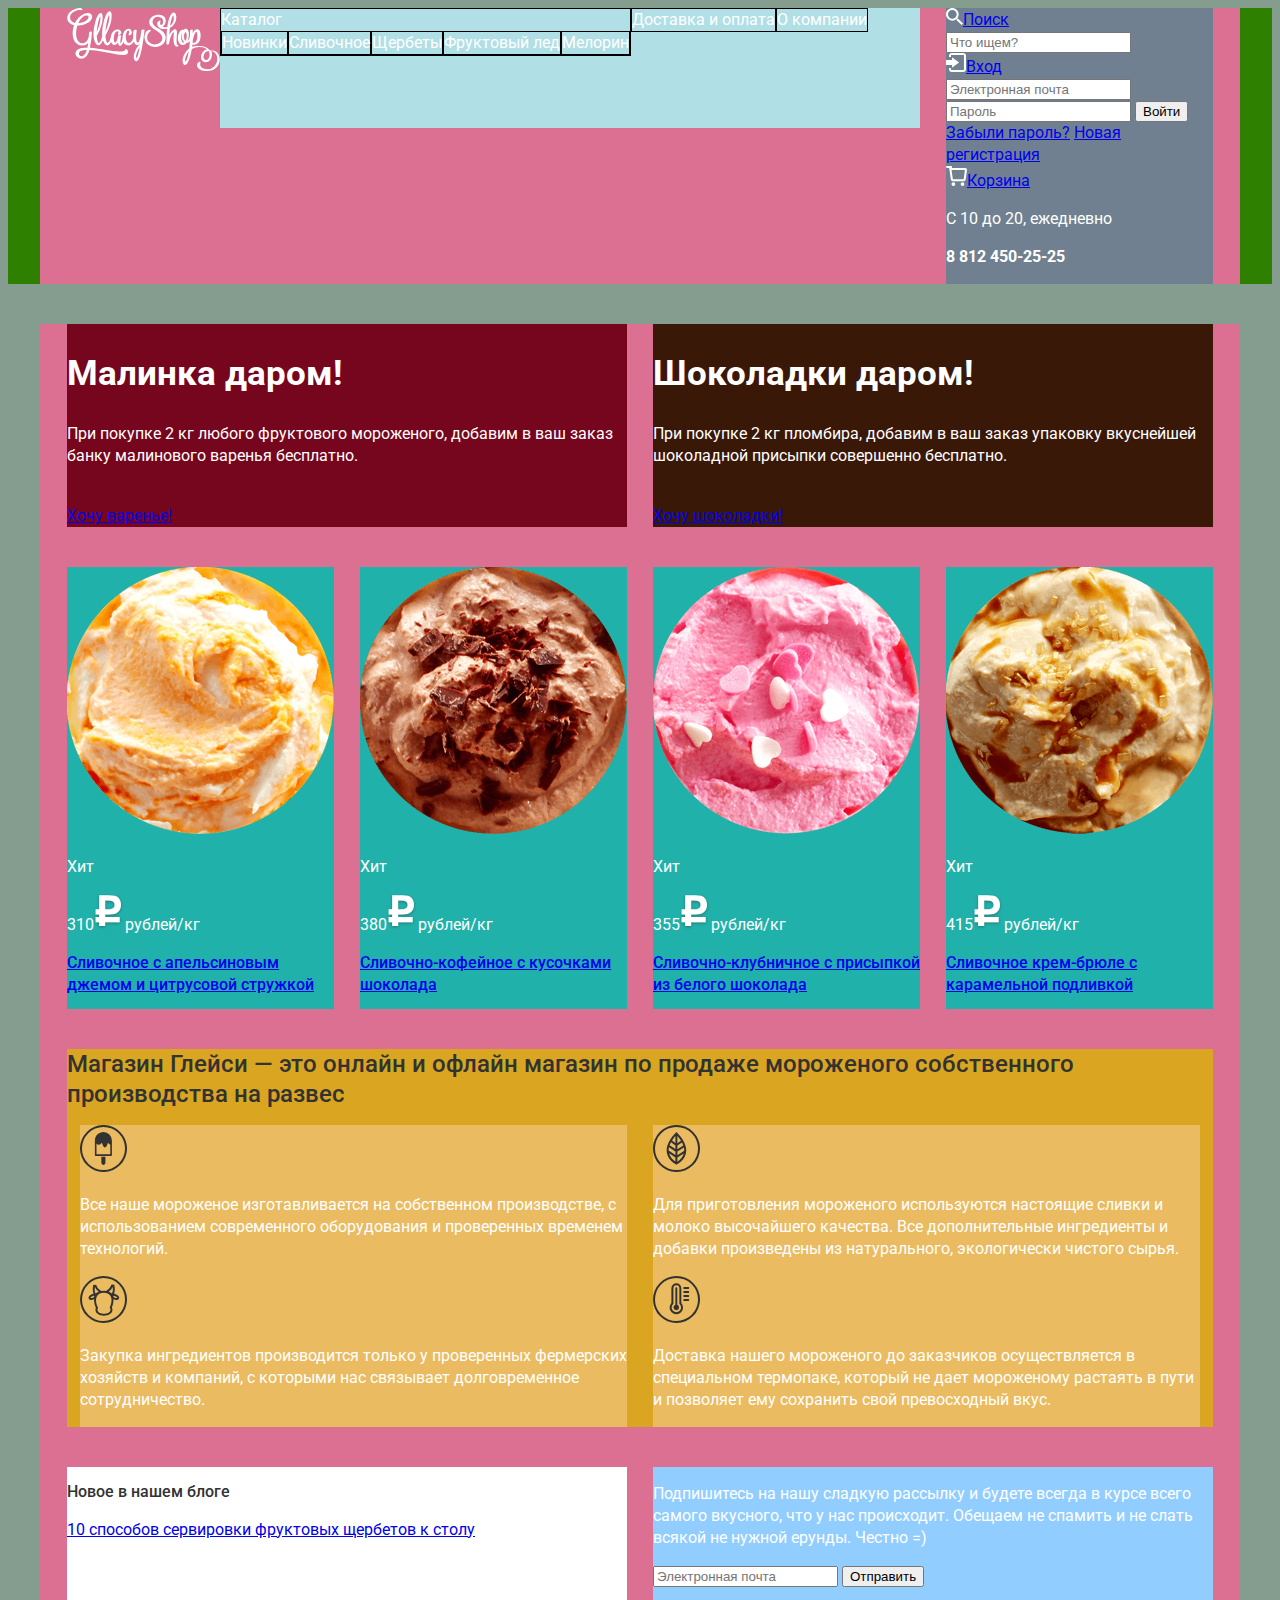
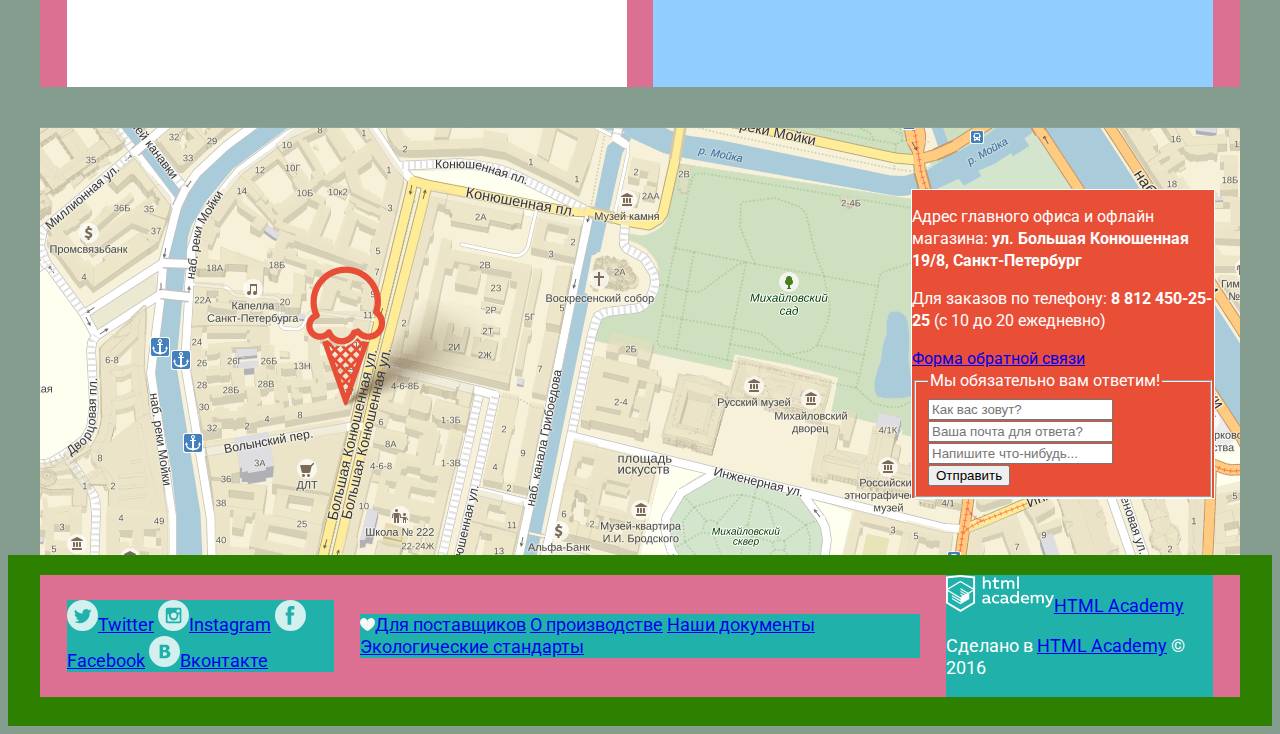
==== index.html @ 2a62decc "Исправление ошибок по заданию #24" ====
<!DOCTYPE html>
<html lang="ru">
<head>
	<meta charset="utf-8">
	<title>GllacyShop</title>
	<link href='https://fonts.googleapis.com/css?family=Roboto:400,500,700,900&subset=latin,cyrillic' rel='stylesheet' type='text/css'>
	<link href="css/style.css" rel="stylesheet">
</head>
<body>
	<!-- Шапка -->
	<header class="main-header">
		<div class="center clearfix">
			<!-- Лого и главное меню -->
			<div class="main-logo">
				<img src="img/main-logo.svg" width="153" height="63" alt="GllacyShop">
			</div>
			<nav class="main-navigation">
				<ul class="main-navigation-menu">
					<li class="main-navigation-catalog">
						<a href="catalog.html">Каталог</a>
						<ul class="main-navigation-submenu">
							<li><a href="#">Новинки</a></li>
							<li><a href="catalog.html">Сливочное</a></li>
							<li><a href="#">Щербеты</a></li>
							<li><a href="#">Фруктовый лед</a></li>
							<li><a href="#">Мелорин</a></li>
						</ul>
					</li>
					<li class="main-navigation-delivery">
						<a href="#">Доставка и оплата</a>
					</li>
					<li class="main-navigation-about">
						<a href="#">О компании</a>
					</li>
				</ul>
			</nav>
			<!-- Личный кабинет и телефон магазина -->
			<div class="main-right-block">
				<!-- Личный кабинет -->
				<div class="user-block">
					<div class="search-wrap">
						<span class="search"><a href="#"><img src="img/search.svg" width="17" height="17" alt="Поиск">Поиск</a></span>
						<div class="search-appearance">
							<form class="search-form" name="search-form" action="#" method="get">
								<input class="search-request" type="search" name="search-request" placeholder="Что ищем?">
							</form>
						</div>
					</div>
					<div class="login-wrap">
						<span class="login"><a href="#"><img src="img/login.svg" width="20" height="19" alt="Вход">Вход</a></span>
						<div class="login-appearance">
							<form class="login-form" name="search-form" action="#" method="post">
								<input class="login-email" type="email" name="login-email" placeholder="Электронная почта">
								<input class="login-password" type="password" name="login-password" placeholder="Пароль">
								<button class="btn" type="submit">Войти</button>
								<span class="login-forget"><a href="#">Забыли пароль?</a></span>
								<span class="login-new"><a href="#">Новая регистрация</a></span>
							</form>
						</div>
					</div>
					<div class="basket-wrap">
						<span class="basket"><a href="#"><img src="img/basket.svg" width="21" height="20" alt="Корзина">Корзина</a></span>
						<div class="basket-appearance">
						</div>
					</div>
				</div>
				<!-- Телефон магазина -->
				<div class="main-phone">
					<p class="main-phone-time">С 10 до 20, ежедневно</p>
					<p class="main-phone-number"><strong>8 812 450-25-25</strong></p>
				</div>
			</div>
		</div>
	</header>
	<!-- Основное содержание -->
	<main class="center">
		<!-- Слайдер -->
		<!-- <section class="slider">
			<ul>
				<li>Крем-брюле и пломбир с малиновым джемом</li>
				<li>Шоколадный пломбир и лимонный сорбет</li>
				<li>Пломбир с помадкой и клубничный щербет</li>
			</ul>
		</section> -->
		<!-- Спецпредложения -->
		<section class="action clearfix">
			<section class="action-left">
				<h2 class="action-title">Малинка даром!</h2>
				<p>При покупке 2 кг любого фруктового мороженого, добавим в ваш заказ банку малинового варенья бесплатно.</p>
				<a class="btn" href="#">Хочу варенье!</a>
			</section>
			<section class="action-right">
				<h2 class="action-title">Шоколадки даром!</h2>
				<p>При покупке 2 кг пломбира, добавим в ваш заказ упаковку вкуснейшей шоколадной присыпки совершенно бесплатно.</p>
				<a class="btn" href="#">Хочу шоколадки!</a>
			</section>
		</section>
		<!-- Популярные товары -->
		<section class="hit clearfix">
			<article class="product">
				<div class="product-image">
					<a href="#"><img src="img/ice-cream-orange.png" width="267" height="267" alt="Сливочное с апельсиновым джемом и цитрусовой стружкой"></a>
					<p class="product-label-top">Хит</p>
					<p class="product-label-price">310<span class="product-label-ruble"><img src="img/ruble.svg" width="31" height="36" alt="Рубль">рублей</span>/кг</p>
				</div>
				<h2 class="product-title"><a href="#">Сливочное с апельсиновым джемом и цитрусовой стружкой</a></h2>
			</article>
			<article class="product">
				<div class="product-image">
					<a href="#"><img src="img/ice-cream-coffee-chocolate.png" width="267" height="267" alt="Сливочно-кофейное с кусочками шоколада"></a>
					<p class="product-label-top">Хит</p>
					<p class="product-label-price">380<span class="product-label-ruble"><img src="img/ruble.svg" width="31" height="36" alt="Рубль">рублей</span>/кг</p>
				</div>
				<h2 class="product-title"><a href="#">Сливочно-кофейное с кусочками шоколада</a></h2>
			</article>
			<article class="product">
				<div class="product-image">
					<a href="#"><img src="img/ice-cream-strawberry-white-chocolate.png" width="267" height="267" alt="Сливочно-клубничное с присыпкой из белого шоколада"></a>
					<p class="product-label-top">Хит</p>
					<p class="product-label-price">355<span class="product-label-ruble"><img src="img/ruble.svg" width="31" height="36" alt="Рубль">рублей</span>/кг</p>
				</div>
				<h2 class="product-title"><a href="#">Сливочно-клубничное с присыпкой из белого шоколада</a></h2>
			</article>
			<article class="product">
				<div class="product-image">
					<a href="#"><img src="img/ice-cream-brule-caramel.png" width="267" height="267" alt="Сливочное крем-брюле с карамельной подливкой"></a>
					<p class="product-label-top">Хит</p>
					<p class="product-label-price">415<span class="product-label-ruble"><img src="img/ruble.svg" width="31" height="36" alt="Рубль">рублей</span>/кг</p>
				</div>
				<h2 class="product-title"><a href="#">Сливочное крем-брюле с карамельной подливкой</a></h2>
			</article>
		</section>
		<!-- Описание магазина -->
		<section class="info">
			<h1 class="info-title">Магазин Глейси — это онлайн и офлайн магазин по продаже мороженого собственного производства на развес</h1>
			<div class="info-table clearfix">
				<div class="info-table-single">
					<span class="info-table-icecream"><img src="img/info-table-icecream.svg" width="47" height="47" alt=""></span>
					<p>Все наше мороженое изготавливается на собственном производстве, с использованием современного оборудования и проверенных временем технологий.</p>
				</div>
				<div class="info-table-single">
					<span class="info-table-sheet"><img src="img/info-table-sheet.svg" width="47" height="47" alt=""></span>
					<p>Для приготовления мороженого используются настоящие сливки и молоко высочайшего качества. Все дополнительные ингредиенты и добавки произведены из натурального, экологически чистого сырья.</p>
				</div>
				<div class="info-table-single">
					<span class="info-table-cow"><img src="img/info-table-cow.svg" width="47" height="47" alt=""></span>
					<p>Закупка ингредиентов производится только у проверенных фермерских хозяйств и компаний, с которыми нас связывает долговременное сотрудничество.</p>
				</div>
				<div class="info-table-single">
					<span class="info-table-thermometer"><img src="img/info-table-thermometer.svg" width="47" height="47" alt=""></span>
					<p>Доставка нашего мороженого до заказчиков осуществляется в специальном термопаке, который не дает мороженому растаять в пути и позволяет ему сохранить свой превосходный вкус.</p>
				</div>
			</div>
		</section>
		<!-- Новости и подписка-->
		<section class="news clearfix">
			<!-- Новости -->
			<section class="news-left">
				<h2 class="news-left-title">Новое в нашем блоге</h2>
				<p class="news-left-text"><a href="#">10 способов сервировки фруктовых щербетов к столу</a></p>
			</section>
			<!-- Подписка -->
			<section class="news-right">
				<p class="news-right-text">Подпишитесь на нашу сладкую рассылку и будете всегда в курсе всего самого вкусного, что у нас происходит. Обещаем не спамить и не слать всякой не нужной ерунды. Честно =)</p>
				<form class="subscription-form" action="#" method="post">
					<input class="subscription-email" type="email" name="mail" placeholder="Электронная почта">
					<button class="btn" type="submit">Отправить</button>
				</form>
			</section>
		</section>
	</main>
	<!-- Карта и обратная связь -->
	<section class="map">
		<div class="map-right">
			<div class="map-contact">
				<p>
					<span class="map-contact-edge">Адрес главного офиса и офлайн магазина:</span>
					<strong>ул. Большая Конюшенная 19/8, Санкт-Петербург</strong>
				</p>
				<p>
					<span class="map-contact-edge">Для заказов по телефону:</span>
					<strong>8 812 450-25-25</strong>
						(с 10 до 20 ежедневно)
				</p>
				<div class="feedback-wrap">
					<a class="btn feedback" href="#">Форма обратной связи</a>
					<div class="feedback-appearance">
						<form class="feedback-form" name="feedback-form" action="#" method="post">
							<fieldset>
								<legend>Мы обязательно вам ответим!</legend>
								<input class="feedback-name" type="text" name="feedback-name" placeholder="Как вас зовут?">
								<input class="feedback-email" type="email" name="feedback-email" placeholder="Ваша почта для ответа?">
								<input class="feedback-text" type="text" name="feedback-text" placeholder="Напишите что-нибудь...">
								<button class="btn" type="submit">Отправить</button>
							</fieldset>
						</form>
					</div>
				</div>
			</div>
		</div>
	</section>
	<!-- Подвал -->
	<footer class="main-footer">
		<div class="center">
			<!-- Социальные сети -->
			<div class="footer-social">
				<a class="social-btn social-btn-tw" href="#"><img src="img/twitter.svg" width="31" height="31" alt="Twitter">Twitter</a>
				<a class="social-btn social-btn-inst" href="#"><img src="img/instagram.svg" width="31" height="31" alt="Instagram">Instagram</a>
				<a class="social-btn social-btn-fb" href="#"><img src="img/facebook.svg" width="31" height="31" alt="Facebook">Facebook</a>
				<a class="social-btn social-btn-vk" href="#"><img src="img/vk.svg" width="31" height="31" alt="Вконтакте">Вконтакте</a>
			</div>
			<!-- Меню подвала -->
			<div class="footer-navigation">
				<a class="footer-navigation-ref footer-navigation-fav" href="#"><img src="img/heart.svg" width="15" height="13" alt="">Для поставщиков</a>
				<a class="footer-navigation-ref" href="#">О производстве</a>
				<a class="footer-navigation-ref" href="#">Наши документы</a>
				<a class="footer-navigation-ref" href="#">Экологические стандарты</a>
			</div>
			<!-- Копирайт -->
			<div class="footer-copyright">
				<a href="#"><img src="img/html-academy.svg" width="108" height="37" alt="HTML Academy">HTML Academy</a>
				<p>Сделано в <a class="footer-copyright-ref" href="#">HTML Academy</a> © 2016</p>
			</div>
		</div>
	</footer>
</body>
</html>
---- css/style.css ----
body {
	min-width: 1200px;
	font-size: 16px;
	line-height: 22px;
	color: #ffffff;
	font-weight: normal;
	font-family: "Roboto", "Arial", "Helvetica", sans-serif;
	background-color: #849d8f;
}

h1.info-title {
	font-size: 24px;
	line-height: 30px;
	color: #323232;
	font-weight: 500;
}

h1.content-title {
	font-size: 35px;
	line-height: 41px;
	color: #ffffff;
	font-weight: bold;
}

h2.action-title {
	font-size: 35px;
	line-height: 41px;
	color: #ffffff;
	font-weight: bold;
}

h2.product-title {
	font-size: 16px;
	line-height: 22px;
	color: #ffffff;
	font-weight: 500;
}

h2.news-left-title {
	font-size: 16px;
	line-height: 22px;
	color: #323232;
	font-weight: 500;
}

.clearfix::after {
	content: "";
	display: table;
	clear: both;
}

.main-header {
	margin-bottom: 40px;
	/* Фон для сетки */
	background-color: #2e8100;
}

.center {
	width: 1146px;
	margin: 0 auto;
	padding: 0 27px;
	/* Фон для сетки */
	background-color: #db7093;
}

.main-logo {
	width: 153px;
	height: 63px;
	float: left;
}

.main-navigation {
	width: 700px;
	min-height: 120px;
	float: left;
	/* Фон для сетки */
	background-color: #b0e0e6;
}

/* Задание #5*/
.main-navigation a {
	color: #ffffff;
	text-decoration: none;
}

.main-navigation ul {
	margin: 0;
	padding: 0;
	list-style: none;
	font-size: 0px;
}

.main-navigation li {
	display: inline-block;
	font-size: 16px;
	vertical-align: top;
	border: 1px solid black;
}

.main-right-block {
	width: 267px;
	min-height: 120px;
	float: right;
	/* Фон для сетки */
	background-color: #708090;
}

.action {
	margin-bottom: 40px;
}

.action-left {
	width: 560px;
	float: left;
	/* Фон для сетки */
	background-color: #75061e;
}

.action-right {
	width: 560px;
	float: right;
	/* Фон для сетки */
	background-color: #3a1808;
}

.action p {
	min-height: 66px;
}

.hit {
	margin-bottom: 40px;
}

.product {
	width: 267px;
	min-height: 322px;
	float: left;
	margin-right: 26px;
	/* Фон для сетки */
	background-color: #20b2aa;
}

.product:last-child {
	margin-right: 0px;
}

.product-image a {
	display: block;
}

.info {
	min-height: 306px;
	margin-bottom: 40px;
	/* Фон для сетки */
	background-color: #daa520;
}

.info-table-single {
	width: 547px;
	float: left;
	margin-right: 26px;
	/* Фон для сетки */
	background-color: #eabb60;
}

.info-table-single:nth-child(even) {
	margin-right: 0px;
}

.info-table-single:nth-child(odd) {
	margin-left: 13px;
}

.news {
	margin-bottom: 40px;
}

.news-left {
	width: 560px;
	min-height: 220px;
	float: left;
	/* Фон для сетки */
	background-color: #ffffff;
}

.news-right {
	width: 560px;
	min-height: 220px;
	float: right;
	/* Фон для сетки */
	background-color: #92cdff;
}

.map {
	width: 302px;
	height: 304px;
	margin: 0 auto;
	padding-top: 62px;
	padding-right: 27px;
	padding-bottom: 62px;
	padding-left: 871px;
	/* Фон для сетки */
	background-image: url("../img/map.png");
}

.map-right {
	width: 302px;
	min-height: 305px;
	border: 1px solid white;
	/* Фон для сетки */
	background-color: #e94e37;
}

.main-footer {
	padding-top: 20px;
	padding-bottom: 29px;
	font-size: 0;
	/* Фон для сетки */
	background-color: #2e8100;
}

.footer-social {
	display: inline-block;
	width: 267px;
	vertical-align: middle;
	margin-right: 26px;
	font-size: 18px;
	/* Фон для сетки */
	background-color: #20b2aa;
}

.footer-navigation {
	display: inline-block;
	width: 560px;
	vertical-align: middle;
	margin-right: 26px;
	font-size: 18px;
	/* Фон для сетки */
	background-color: #20b2aa;
}

.footer-copyright {
	display: inline-block;
	width: 267px;
	vertical-align: middle;
	margin-right: 0px;
	font-size: 18px;
	/* Фон для сетки */
	background-color: #20b2aa;
}

/* Стили только для catalog.html */

.content-filter {
	margin-bottom: 40px;
}

.catalog-list {
	font-size: 0px;
}

.product-wrap {
	display: inline-block;
	width: 267px;
	min-height: 322pxx;
	margin-right: 26px;
	margin-bottom: 40px;
	vertical-align: top;
	font-size: 16px;
	/* Фон для сетки */
	background-color: #20b2aa;
}

.product-wrap:nth-child(4n) {
	margin-right: 0px;
}

.pagination {
	margin-top: 82px;
	margin-bottom: 30px;
	text-align: right;
	/* Фон для сетки */
	background-color: #849d8f;
}
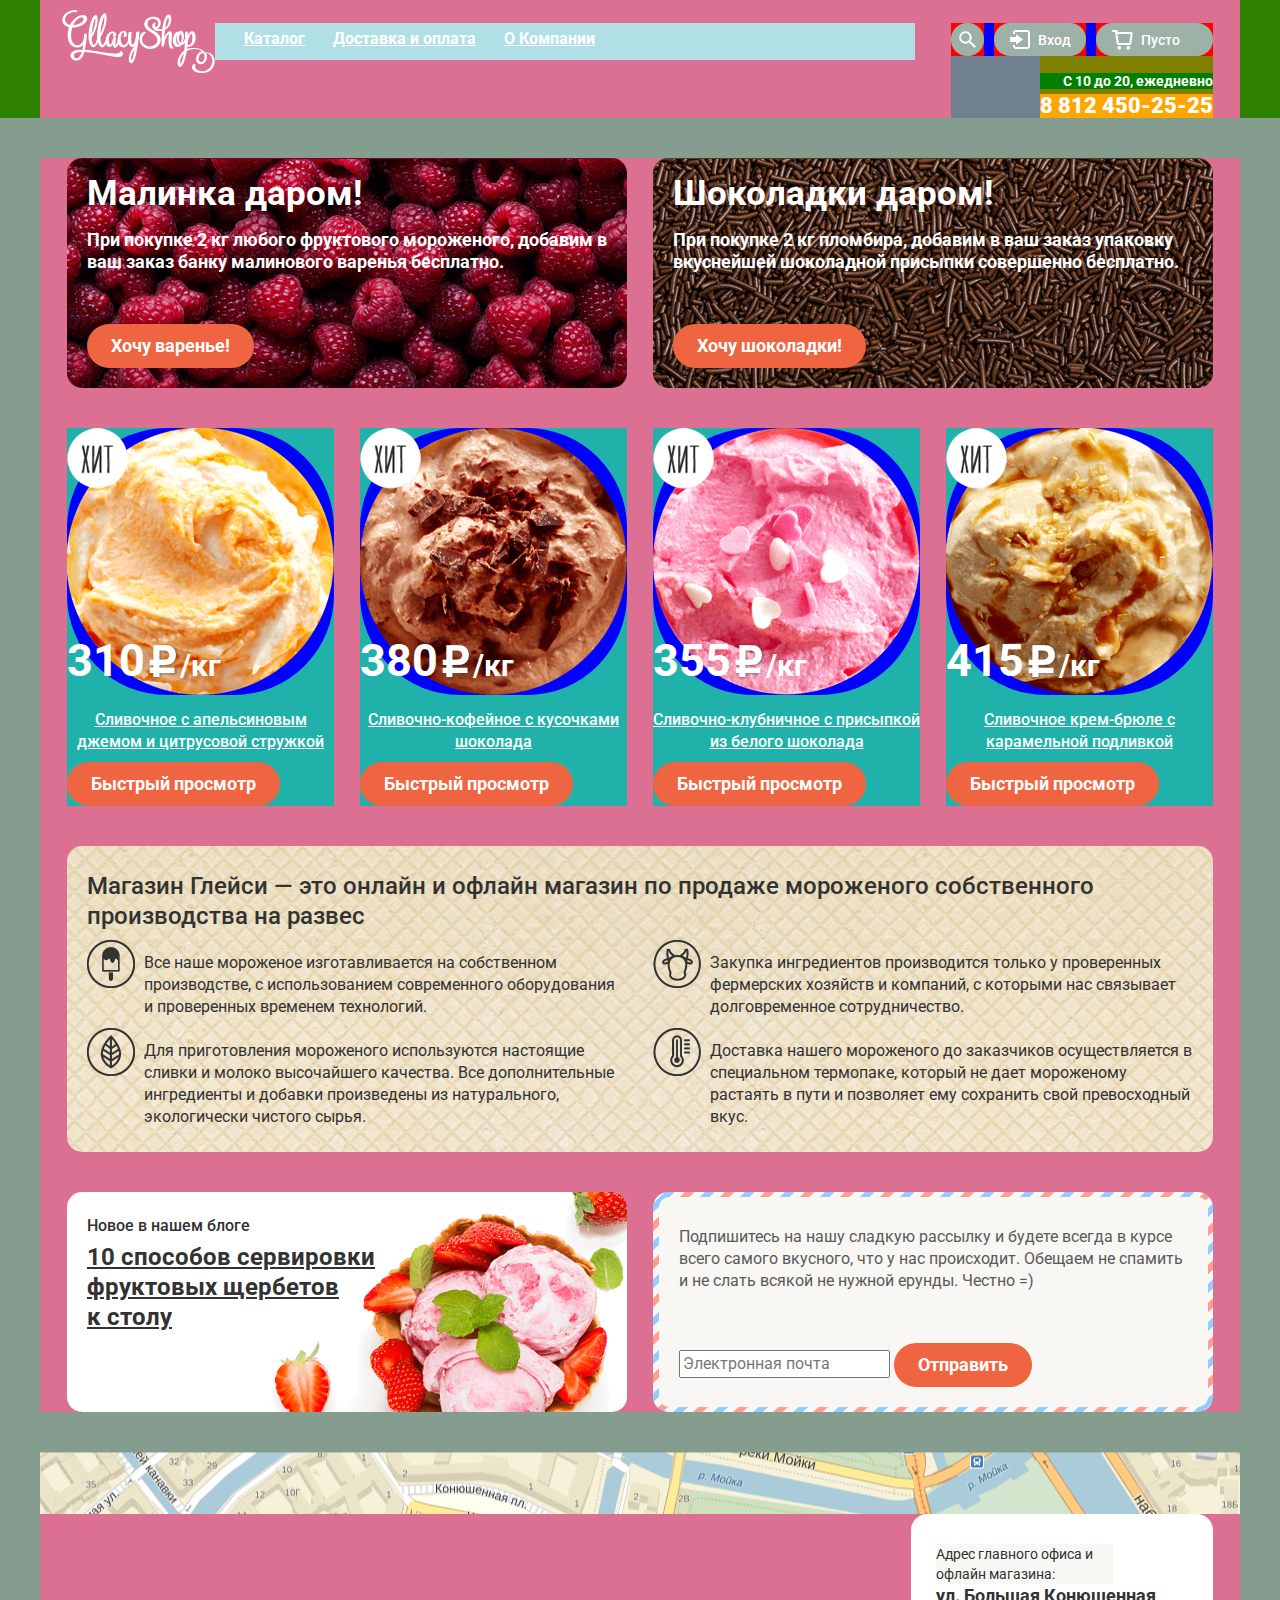
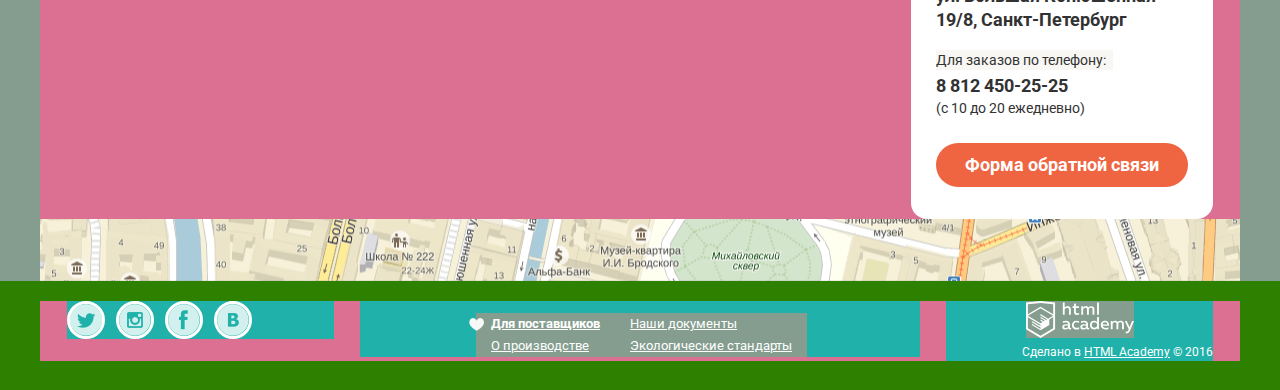
==== commit 36bbe9e5: "Задание #30" ====
--- a/index.html
+++ b/index.html
@@ -4,6 +4,7 @@
 	<meta charset="utf-8">
 	<title>GllacyShop</title>
 	<link href='https://fonts.googleapis.com/css?family=Roboto:400,500,700,900&subset=latin,cyrillic' rel='stylesheet' type='text/css'>
+	<link href="css/normalize.css" rel="stylesheet">
 	<link href="css/style.css" rel="stylesheet">
 </head>
 <body>
@@ -18,28 +19,30 @@
 				<ul class="main-navigation-menu">
 					<li class="main-navigation-catalog">
 						<a href="catalog.html">Каталог</a>
-						<ul class="main-navigation-submenu">
-							<li><a href="#">Новинки</a></li>
-							<li><a href="catalog.html">Сливочное</a></li>
-							<li><a href="#">Щербеты</a></li>
-							<li><a href="#">Фруктовый лед</a></li>
-							<li><a href="#">Мелорин</a></li>
-						</ul>
+						<div class="submenu-wrap">
+							<ul class="main-navigation-submenu">
+								<li><a href="#">Новинки</a></li>
+								<li><a href="catalog.html">Сливочное</a></li>
+								<li><a href="#">Щербеты</a></li>
+								<li><a href="#">Фруктовый лед</a></li>
+								<li><a href="#">Мелорин</a></li>
+							</ul>
+						</div>
 					</li>
 					<li class="main-navigation-delivery">
 						<a href="#">Доставка и оплата</a>
 					</li>
 					<li class="main-navigation-about">
-						<a href="#">О компании</a>
+						<a href="#">О Компании</a>
 					</li>
 				</ul>
 			</nav>
 			<!-- Личный кабинет и телефон магазина -->
 			<div class="main-right-block">
 				<!-- Личный кабинет -->
-				<div class="user-block">
+				<div class="user-block" style="background-color: blue">
 					<div class="search-wrap">
-						<span class="search"><a href="#"><img src="img/search.svg" width="17" height="17" alt="Поиск">Поиск</a></span>
+						<a class="search" href="#" title="Поиск">Поиск</a>
 						<div class="search-appearance">
 							<form class="search-form" name="search-form" action="#" method="get">
 								<input class="search-request" type="search" name="search-request" placeholder="Что ищем?">
@@ -47,7 +50,7 @@
 						</div>
 					</div>
 					<div class="login-wrap">
-						<span class="login"><a href="#"><img src="img/login.svg" width="20" height="19" alt="Вход">Вход</a></span>
+						<a class="login" href="#" title="Вход">Вход</a>
 						<div class="login-appearance">
 							<form class="login-form" name="search-form" action="#" method="post">
 								<input class="login-email" type="email" name="login-email" placeholder="Электронная почта">
@@ -59,13 +62,13 @@
 						</div>
 					</div>
 					<div class="basket-wrap">
-						<span class="basket"><a href="#"><img src="img/basket.svg" width="21" height="20" alt="Корзина">Корзина</a></span>
+						<a class="basket" href="#" title="Корзина">Пусто</a>
 						<div class="basket-appearance">
 						</div>
 					</div>
 				</div>
 				<!-- Телефон магазина -->
-				<div class="main-phone">
+				<div class="main-phone"  style="background-color: olive">
 					<p class="main-phone-time">С 10 до 20, ежедневно</p>
 					<p class="main-phone-number"><strong>8 812 450-25-25</strong></p>
 				</div>
@@ -96,58 +99,70 @@
 			</section>
 		</section>
 		<!-- Популярные товары -->
-		<section class="hit clearfix">
-			<article class="product">
+		<section class="catalog-list">
+			<article class="product-wrap">
 				<div class="product-image">
 					<a href="#"><img src="img/ice-cream-orange.png" width="267" height="267" alt="Сливочное с апельсиновым джемом и цитрусовой стружкой"></a>
 					<p class="product-label-top">Хит</p>
-					<p class="product-label-price">310<span class="product-label-ruble"><img src="img/ruble.svg" width="31" height="36" alt="Рубль">рублей</span>/кг</p>
+					<p class="product-label-price">310<span class="product-label-weight">/кг</span></p>
 				</div>
 				<h2 class="product-title"><a href="#">Сливочное с апельсиновым джемом и цитрусовой стружкой</a></h2>
-			</article>
-			<article class="product">
+				<div class="product-appearance">
+					<a class="btn" href="#">Быстрый просмотр</a>
+				</div>
+			</article>
+			<article class="product-wrap">
 				<div class="product-image">
 					<a href="#"><img src="img/ice-cream-coffee-chocolate.png" width="267" height="267" alt="Сливочно-кофейное с кусочками шоколада"></a>
 					<p class="product-label-top">Хит</p>
-					<p class="product-label-price">380<span class="product-label-ruble"><img src="img/ruble.svg" width="31" height="36" alt="Рубль">рублей</span>/кг</p>
+					<p class="product-label-price">380<span class="product-label-weight">/кг</span></p>
 				</div>
 				<h2 class="product-title"><a href="#">Сливочно-кофейное с кусочками шоколада</a></h2>
-			</article>
-			<article class="product">
+				<div class="product-appearance">
+					<a class="btn" href="#">Быстрый просмотр</a>
+				</div>
+			</article>
+			<article class="product-wrap">
 				<div class="product-image">
 					<a href="#"><img src="img/ice-cream-strawberry-white-chocolate.png" width="267" height="267" alt="Сливочно-клубничное с присыпкой из белого шоколада"></a>
 					<p class="product-label-top">Хит</p>
-					<p class="product-label-price">355<span class="product-label-ruble"><img src="img/ruble.svg" width="31" height="36" alt="Рубль">рублей</span>/кг</p>
+					<p class="product-label-price">355<span class="product-label-weight">/кг</span></p>
 				</div>
 				<h2 class="product-title"><a href="#">Сливочно-клубничное с присыпкой из белого шоколада</a></h2>
-			</article>
-			<article class="product">
+				<div class="product-appearance">
+					<a class="btn" href="#">Быстрый просмотр</a>
+				</div>
+			</article>
+			<article class="product-wrap">
 				<div class="product-image">
 					<a href="#"><img src="img/ice-cream-brule-caramel.png" width="267" height="267" alt="Сливочное крем-брюле с карамельной подливкой"></a>
 					<p class="product-label-top">Хит</p>
-					<p class="product-label-price">415<span class="product-label-ruble"><img src="img/ruble.svg" width="31" height="36" alt="Рубль">рублей</span>/кг</p>
+					<p class="product-label-price">415<span class="product-label-weight">/кг</span></p>
 				</div>
 				<h2 class="product-title"><a href="#">Сливочное крем-брюле с карамельной подливкой</a></h2>
+				<div class="product-appearance">
+					<a class="btn" href="#">Быстрый просмотр</a>
+				</div>
 			</article>
 		</section>
 		<!-- Описание магазина -->
 		<section class="info">
 			<h1 class="info-title">Магазин Глейси — это онлайн и офлайн магазин по продаже мороженого собственного производства на развес</h1>
 			<div class="info-table clearfix">
-				<div class="info-table-single">
-					<span class="info-table-icecream"><img src="img/info-table-icecream.svg" width="47" height="47" alt=""></span>
+				<div class="info-note">
+					<span class="info-icon info-icon-icecream"><!-- <img src="img/info-table-icecream.svg" width="47" height="47" alt=""> --></span>
 					<p>Все наше мороженое изготавливается на собственном производстве, с использованием современного оборудования и проверенных временем технологий.</p>
 				</div>
-				<div class="info-table-single">
-					<span class="info-table-sheet"><img src="img/info-table-sheet.svg" width="47" height="47" alt=""></span>
+				<div class="info-note">
+					<span class="info-icon info-icon-cow"><!-- <img src="img/info-table-cow.svg" width="47" height="47" alt=""> --></span>
+					<p>Закупка ингредиентов производится только у проверенных фермерских хозяйств и компаний, с которыми нас связывает долговременное сотрудничество.</p>
+				</div>
+				<div class="info-note">
+					<span class="info-icon info-icon-sheet"><!-- <img src="img/info-table-sheet.svg" width="47" height="47" alt=""> --></span>
 					<p>Для приготовления мороженого используются настоящие сливки и молоко высочайшего качества. Все дополнительные ингредиенты и добавки произведены из натурального, экологически чистого сырья.</p>
 				</div>
-				<div class="info-table-single">
-					<span class="info-table-cow"><img src="img/info-table-cow.svg" width="47" height="47" alt=""></span>
-					<p>Закупка ингредиентов производится только у проверенных фермерских хозяйств и компаний, с которыми нас связывает долговременное сотрудничество.</p>
-				</div>
-				<div class="info-table-single">
-					<span class="info-table-thermometer"><img src="img/info-table-thermometer.svg" width="47" height="47" alt=""></span>
+				<div class="info-note">
+					<span class="info-icon info-icon-thermometer"><!-- <img src="img/info-table-thermometer.svg" width="47" height="47" alt=""> --></span>
 					<p>Доставка нашего мороженого до заказчиков осуществляется в специальном термопаке, который не дает мороженому растаять в пути и позволяет ему сохранить свой превосходный вкус.</p>
 				</div>
 			</div>
@@ -157,33 +172,35 @@
 			<!-- Новости -->
 			<section class="news-left">
 				<h2 class="news-left-title">Новое в нашем блоге</h2>
-				<p class="news-left-text"><a href="#">10 способов сервировки фруктовых щербетов к столу</a></p>
+				<p><a href="#">10 способов сервировки фруктовых щербетов<br>к столу</a></p>
 			</section>
 			<!-- Подписка -->
-			<section class="news-right">
-				<p class="news-right-text">Подпишитесь на нашу сладкую рассылку и будете всегда в курсе всего самого вкусного, что у нас происходит. Обещаем не спамить и не слать всякой не нужной ерунды. Честно =)</p>
-				<form class="subscription-form" action="#" method="post">
-					<input class="subscription-email" type="email" name="mail" placeholder="Электронная почта">
-					<button class="btn" type="submit">Отправить</button>
-				</form>
+			<section class="news-right-pattern">
+				<div class="news-right">
+					<p class="news-right-text">Подпишитесь на нашу сладкую рассылку и будете всегда в курсе всего самого вкусного, что у нас происходит. Обещаем не спамить и не слать всякой не нужной ерунды. Честно =)</p>
+					<form class="subscription-form" action="#" method="post">
+						<input class="subscription-email" type="email" name="mail" placeholder="Электронная почта">
+						<button class="btn" type="submit">Отправить</button>
+					</form>
+				</div>
 			</section>
 		</section>
 	</main>
 	<!-- Карта и обратная связь -->
 	<section class="map">
-		<div class="map-right">
+		<div class="center clearfix">
 			<div class="map-contact">
 				<p>
-					<span class="map-contact-edge">Адрес главного офиса и офлайн магазина:</span>
-					<strong>ул. Большая Конюшенная 19/8, Санкт-Петербург</strong>
+					<span class="map-contact-short">Адрес главного офиса и офлайн магазина:</span>
+					<strong class="map-contact-address">ул. Большая Конюшенная 19/8, Санкт-Петербург</strong>
 				</p>
 				<p>
-					<span class="map-contact-edge">Для заказов по телефону:</span>
-					<strong>8 812 450-25-25</strong>
-						(с 10 до 20 ежедневно)
+					<span class="map-contact-short">Для заказов по телефону:</span>
+					<strong class="map-contact-phone">8 812 450-25-25</strong>
+					<span class="map-contact-time">(с 10 до 20 ежедневно)</span>
 				</p>
 				<div class="feedback-wrap">
-					<a class="btn feedback" href="#">Форма обратной связи</a>
+					<a class="btn feedback-btn" href="#">Форма обратной связи</a>
 					<div class="feedback-appearance">
 						<form class="feedback-form" name="feedback-form" action="#" method="post">
 							<fieldset>
@@ -204,21 +221,35 @@
 		<div class="center">
 			<!-- Социальные сети -->
 			<div class="footer-social">
-				<a class="social-btn social-btn-tw" href="#"><img src="img/twitter.svg" width="31" height="31" alt="Twitter">Twitter</a>
-				<a class="social-btn social-btn-inst" href="#"><img src="img/instagram.svg" width="31" height="31" alt="Instagram">Instagram</a>
-				<a class="social-btn social-btn-fb" href="#"><img src="img/facebook.svg" width="31" height="31" alt="Facebook">Facebook</a>
-				<a class="social-btn social-btn-vk" href="#"><img src="img/vk.svg" width="31" height="31" alt="Вконтакте">Вконтакте</a>
+				<a class="social-btn social-btn-tw" href="#">Twitter</a>
+				<a class="social-btn social-btn-inst" href="#">Instagram</a>
+				<a class="social-btn social-btn-fb" href="#">Facebook</a>
+				<a class="social-btn social-btn-vk" href="#">Вконтакте</a>
 			</div>
 			<!-- Меню подвала -->
 			<div class="footer-navigation">
-				<a class="footer-navigation-ref footer-navigation-fav" href="#"><img src="img/heart.svg" width="15" height="13" alt="">Для поставщиков</a>
-				<a class="footer-navigation-ref" href="#">О производстве</a>
-				<a class="footer-navigation-ref" href="#">Наши документы</a>
-				<a class="footer-navigation-ref" href="#">Экологические стандарты</a>
+				<div class="footer-navigation-table">
+					<div class="footer-navigation-row">
+						<div class="footer-navigation-cell">
+							<a class="footer-navigation-fav" href="#">Для поставщиков</a>
+						</div>
+						<div class="footer-navigation-cell">
+							<a href="#">Наши документы</a>
+						</div>
+					</div>
+					<div class="footer-navigation-row">
+						<div class="footer-navigation-cell">
+							<a href="#">О производстве</a>
+						</div>
+						<div class="footer-navigation-cell">
+							<a href="#">Экологические стандарты</a>
+						</div>
+					</div>
+				</div>
 			</div>
 			<!-- Копирайт -->
 			<div class="footer-copyright">
-				<a href="#"><img src="img/html-academy.svg" width="108" height="37" alt="HTML Academy">HTML Academy</a>
+				<a href="#"><img src="img/html-academy.svg" width="108" height="37" alt="HTML Academy"></a>
 				<p>Сделано в <a class="footer-copyright-ref" href="#">HTML Academy</a> © 2016</p>
 			</div>
 		</div>
--- a/css/style.css
+++ b/css/style.css
@@ -8,39 +8,11 @@
 	background-color: #849d8f;
 }
 
-h1.info-title {
-	font-size: 24px;
-	line-height: 30px;
-	color: #323232;
-	font-weight: 500;
-}
-
 h1.content-title {
 	font-size: 35px;
 	line-height: 41px;
 	color: #ffffff;
 	font-weight: bold;
-}
-
-h2.action-title {
-	font-size: 35px;
-	line-height: 41px;
-	color: #ffffff;
-	font-weight: bold;
-}
-
-h2.product-title {
-	font-size: 16px;
-	line-height: 22px;
-	color: #ffffff;
-	font-weight: 500;
-}
-
-h2.news-left-title {
-	font-size: 16px;
-	line-height: 22px;
-	color: #323232;
-	font-weight: 500;
 }
 
 .clearfix::after {
@@ -49,8 +21,33 @@
 	clear: both;
 }
 
+.btn {
+	display: inline-block;
+	padding: 10px 24px;
+	font-family: "Roboto", "Arial", "Helvetica", sans-serif;
+	vertical-align: middle;
+	text-align: center;
+	font-size: 18px;
+	font-weight: bold;
+	line-height: 24px;
+	color: #ffffff;
+	background: #ef6441;
+	border: none;
+	border-radius: 46px;
+	outline: none;
+	text-decoration: none;
+	cursor: pointer;
+}
+
+.feedback-btn {
+	display: block;
+}
+
+/* Шапка */
+
 .main-header {
 	margin-bottom: 40px;
+	color: #ffffff;
 	/* Фон для сетки */
 	background-color: #2e8100;
 }
@@ -63,153 +60,738 @@
 	background-color: #db7093;
 }
 
+/* Шапка - Лого */
+
 .main-logo {
+	margin-top: 10px;
+	margin-left: -5px;
 	width: 153px;
 	height: 63px;
 	float: left;
 }
 
 .main-navigation {
+	margin-top: 23px;
 	width: 700px;
-	min-height: 120px;
 	float: left;
 	/* Фон для сетки */
 	background-color: #b0e0e6;
 }
 
-/* Задание #5*/
-.main-navigation a {
-	color: #ffffff;
+/* Шапка - Меню */
+
+.main-navigation-menu {
+	position: relative;
+	margin: 0;
+	padding: 0;
+	padding-left: 15px;
+	list-style: none;
+	font-size: 0px;
+}
+
+.main-navigation-menu > li {
+	display: inline-block;
+	vertical-align: top;
+	line-height: 18px;
+	white-space: nowrap;
+}
+
+.main-navigation-menu > li > a {
+	display: block;
+	padding: 7px 14px;
+	color: #ffffff;
+	font-size: 16px;
+	font-weight: bold;
+}
+
+.main-navigation-menu > li > a:hover {
+	color: #333333;
 	text-decoration: none;
-}
-
-.main-navigation ul {
+	background-color: #f7f6f3;
+	border-radius: 32px;
+}
+
+.main-navigation-menu > li > a:active {
+	/* Сделать тень */
+}
+
+.main-navigation-menu > li.active > a {
+	color: #ffffff;
+	text-decoration: none;
+	background-color: #d07058;
+	border-radius: 32px;
+}
+
+.submenu-wrap {
+	margin: 0;
+	padding: 0;
+	padding-top: 5px;
+}
+
+.main-navigation-submenu {
+	display: none;
+	position: absolute;
+	top: 37px;
+	left: -7px;
 	margin: 0;
 	padding: 0;
 	list-style: none;
+	background-color: #f8f7f4;
+	border-radius: 5px;
+}
+
+.main-navigation-menu > li:hover .main-navigation-submenu {
+	display: block;
+}
+
+.main-navigation-submenu > li {
+	line-height: 16px;
+}
+
+.main-navigation-submenu > li > a {
+	display: block;
+	text-decoration: none;
+	font-size: 14px;
+	font-weight: normal;
+	color: #323232;
+	padding: 8px 20px;
+}
+
+.main-navigation-submenu > li:first-child > a {
+	font-weight: bold;
+	color: #323232;
+	border-bottom: 1px solid #323232;
+}
+
+/* Шапка - Меню - Субменю - Изменение фона кнопки при наведении */
+
+.main-navigation-submenu > li:hover {
+	background-color: #fbded7;
+}
+
+.main-navigation-submenu > li:first-child:hover {
+	background-color: #fbded7;
+	border-radius: 5px 5px 0 0;
+}
+
+.main-navigation-submenu > li:last-child:hover {
+	background-color: #fbded7;
+	border-radius: 0 0 5px 5px;
+}
+
+/* Шапка - Меню - Субменю - Изменение фона активной кнопки */
+
+.main-navigation-submenu > li > a:active {
+	background-color: #f6b5a5;
+}
+
+.main-navigation-submenu > li:first-child > a:active {
+	background-color: #f6b5a5;
+	border-radius: 5px 5px 0 0;
+}
+
+.main-navigation-submenu > li:last-child > a:active {
+	background-color: #f6b5a5;
+	border-radius: 0 0 5px 5px;
+}
+
+/* Шапка - Меню - Субменю - Изменение фона текущей кнопки */
+
+.main-navigation-submenu li.active > a {
+	color: #ffffff;
+	background-color: #d07058;
+}
+
+.main-navigation-submenu li.active:first-child > a {
+	color: #ffffff;
+	background-color: #d07058;
+	border-radius: 5px 5px 0 0;
+}
+
+.main-navigation-submenu li.active:last-child > a {
+	color: #ffffff;
+	background-color: #d07058;
+	border-radius: 0 0 5px 5px;
+}
+
+/* Шапка - Личный кабинет */
+
+.main-right-block {
+	margin: 0;
+	margin-top: 23px;
+	padding: 0;
+	max-width: 267px;
+	float: right;
+	text-align: right;
 	font-size: 0px;
-}
-
-.main-navigation li {
+	/* Фон для сетки */
+	background-color: #708090;
+}
+
+/* Шапка - Личный кабинет - Поиск */
+
+.search-wrap {
 	display: inline-block;
-	font-size: 16px;
+	position: relative;
 	vertical-align: top;
-	border: 1px solid black;
-}
-
-.main-right-block {
-	width: 267px;
-	min-height: 120px;
-	float: right;
-	/* Фон для сетки */
-	background-color: #708090;
-}
+	font-size: 14px;
+	font-weight: 500;
+	line-height: 16px;
+	margin-right: 10px;
+	text-align: left;
+	background-color: red;
+}
+
+a.search {
+	display: block;
+	width: 33px;
+	height: 33px;
+	font-size: 0;
+	color: #ffffff;
+	text-decoration: none;
+	background-color: #9db1a6;
+	border-radius: 16px;
+	transition: background-color 1.0s;
+}
+
+.search::before {
+	position: absolute;
+	content: "";
+	top: 8px;
+	left: 8px;
+	width: 17px;
+	height: 17px;
+	background: transparent url("../img/main-sprite.png") no-repeat -917px -5px;
+	transition: background-position 0.5s;
+}
+
+.search-appearance {
+	display: none;
+	position: absolute;
+	top: 37px;
+	right: 0;
+	width: 311px;
+	padding: 20px 15px;
+	background-color: #f8f7f4;
+	border-radius: 5px;
+}
+
+/* Шапка - Личный кабинет - Поиск - Изменение фона кнопки при наведении */
+
+.search-wrap:hover a.search {
+	color: #323232;
+	background-color: #f8f7f4;
+}
+
+.search-wrap:hover .search::before {
+	background: transparent url("../img/main-sprite.png") no-repeat -944px -5px;
+}
+
+.search-wrap:hover .search-appearance {
+	display: block;
+}
+
+/* Шапка - Личный кабинет - Вход */
+
+.login-wrap {
+	display: inline-block;
+	position: relative;
+	vertical-align: top;
+	font-size: 14px;
+	font-weight: 500;
+	line-height: 16px;
+	margin-right: 10px;
+	text-align: left;
+	background-color: red;
+}
+
+a.login {
+	display: block;
+	width: 48px;
+	height: 24px;
+	padding-top: 9px;
+	padding-left: 44px;
+	color: #ffffff;
+	text-decoration: none;
+	background-color: #9db1a6;
+	border-radius: 16px;
+	transition: background-color 1.0s;
+}
+
+.login::before {
+	position: absolute;
+	content: "";
+	top: 7px;
+	left: 16px;
+	width: 20px;
+	height: 19px;
+	background: transparent url("../img/main-sprite.png") no-repeat -635px -5px;
+	transition: background-position 0.5s;
+}
+
+.login-appearance {
+	display: none;
+	position: absolute;
+	top: 37px;
+	right: -1px;
+	width: 241px;
+	padding-top: 20px;
+	padding-top: 20px;
+	padding-left: 19px;
+	padding-right: 17px;
+	background-color: #f8f7f4;
+	border-radius: 6px;
+}
+
+/* Шапка - Личный кабинет - Вход - Изменение фона кнопки при наведении */
+
+.login-wrap:hover a.login {
+	color: #323232;
+	background-color: #f8f7f4;
+}
+
+.login-wrap:hover .login::before {
+	background: transparent url("../img/main-sprite.png") no-repeat -665px -5px;
+}
+
+.login-wrap:hover .login-appearance {
+	display: block;
+}
+
+/* Шапка - Личный кабинет - Корзина */
+
+.basket-wrap {
+	display: inline-block;
+	position: relative;
+	vertical-align: top;
+	font-size: 14px;
+	font-weight: 500;
+	line-height: 16px;
+	text-align: left;
+	background-color: red;
+}
+
+a.basket {
+	display: block;
+	width: 72px;
+	height: 24px;
+	padding-top: 9px;
+	padding-left: 45px;
+	color: #ffffff;
+	text-decoration: none;
+	background-color: #9db1a6;
+	border-radius: 16px;
+	transition: background-color 1.0s;
+}
+
+.basket::before {
+	position: absolute;
+	content: "";
+	top: 7px;
+	left: 16px;
+	width: 21px;
+	height: 20px;
+	background: transparent url("../img/main-sprite.png") no-repeat -5px -5px;
+}
+
+.basket-appearance {
+	display: none;
+	/*position: absolute;
+	top: 37px;
+	right: 0;
+	width: 311px;
+	padding: 20px 15px;
+	background-color: #f8f7f4;
+	border-radius: 5px;*/
+}
+
+/* Шапка - Личный кабинет - Вход - Изменение фона кнопки при наведении */
+
+.basket-wrap:hover a.basket {
+	color: #323232;
+	background-color: #f8f7f4;
+}
+
+.basket-wrap:hover .basket::before {
+	background: transparent url("../img/sprite/basket-hover.png") no-repeat;
+}
+
+.basket-wrap:hover .basket-appearance {
+	display: block;
+}
+
+/* Шапка - Телефон магазина */
+
+.main-phone {
+	display: inline-block;
+	vertical-align: top;
+	/*position: relative;*/
+}
+
+.main-phone-time {
+	margin: 0;
+	margin-top: 17px;
+	padding: 0;
+	font-size: 14px;
+	font-weight: bold;
+	line-height: 16px;
+	/* Фон для сетки */
+	background-color: green;
+}
+
+.main-phone-number {
+	margin: 0;
+	margin-top: 5px;
+	padding: 0;
+	font-size: 22px;
+	font-weight: 900;
+	line-height: 24px;
+	/* Фон для сетки */
+	background-color: orange;
+}
+
+/* Акции */
 
 .action {
 	margin-bottom: 40px;
 }
 
 .action-left {
-	width: 560px;
+	width: 520px;
 	float: left;
-	/* Фон для сетки */
-	background-color: #75061e;
+	padding: 20px;
+	padding-top: 15px;
+	/* Фон для сетки */
+	background: #75061e url("../img/background-raspberry.png") no-repeat center center;
+	border-radius: 15px;
 }
 
 .action-right {
+	width: 520px;
+	float: right;
+	padding: 20px;
+	padding-top: 15px;
+	/* Фон для сетки */
+	background: #593727 url("../img/background-chocolate.png") no-repeat center center;
+	border-radius: 15px;
+}
+
+h2.action-title {
+	margin: 0;
+	margin-bottom: 15px;
+	font-size: 35px;
+	line-height: 41px;
+	color: #ffffff;
+	font-weight: bold;
+}
+
+.action p {
+	margin: 0;
+	margin-bottom: 24px;
+	min-height: 71px;
+	font-size: 18px;
+	font-weight: bold;
+	line-height: 22px;
+	color: #ffffff;
+}
+
+/* Популярные товары, Каталог */
+
+.catalog-list {
+	font-size: 0px;
+}
+
+.product-wrap {
+	display: inline-block;
+	position: relative;
+	width: 267px;
+	min-height: 322px;
+	margin-right: 26px;
+	margin-bottom: 40px;
+	vertical-align: top;
+	font-size: 16px;
+	/* Фон для сетки */
+	background-color: #20b2aa;
+}
+
+.product-wrap:nth-child(4n) {
+	margin-right: 0px;
+}
+
+.product-image a {
+	display: inline-block;
+	vertical-align: middle;
+	overflow: hidden;
+	border-radius: 100px;
+	background: blue;
+}
+
+.product-image img {
+	display: inline-block;
+	vertical-align: middle;
+}
+
+.product-label-top {
+	position: absolute;
+	top: 0;
+	left: 0;
+	width: 61px;
+	height: 61px;
+	font-size: 0px;
+	background: transparent url("../img/main-sprite.png") no-repeat -154px -5px;
+}
+
+.product-label-price {
+	position: absolute;
+	top: 210px;
+	left: 0;
+	margin: 0;
+	font-size: 45px;
+	font-weight: bold;
+	line-height: 45px;
+	color: #ffffff;
+}
+
+.product-label-weight {
+	padding-left: 35px;
+	font-size: 30px;
+	font-weight: bold;
+	line-height: 45px;
+	color: #ffffff;
+}
+
+.product-label-weight::before {
+	position: absolute;
+	content: "";
+	top: 6px;
+	right: 42px;
+	width: 31px;
+	height: 36px;
+	font-size: 0px;
+	background: transparent url("../img/main-sprite.png") no-repeat -876px -5px;
+}
+
+h2.product-title {
+	margin: 0;
+	margin-top: 14px;
+	margin-bottom: 9px;
+	font-size: 16px;
+	line-height: 22px;
+	color: #ffffff;
+	font-weight: 500;
+	text-align: center;
+}
+
+.product-title a {
+	color: #ffffff;
+}
+
+/* Описание магазина */
+
+.info {
+	margin-bottom: 40px;
+	padding: 20px;
+	padding-top: 25px;
+	background: #e9d9b6 url("../img/background-wafer.png");
+	border-radius: 15px;
+}
+
+.info-note {
+	position: relative;
+	width: 540px;
+	float: left;
+	margin-right: 26px;
+	margin-bottom: 22px;
+}
+
+.info-note:nth-child(even) {
+	margin-right: 0px;
+}
+
+.info-note:last-child,
+.info-note:nth-last-child(2) {
+	margin-bottom: 4px;
+}
+
+.info-icon {
+	position: absolute;
+	top: -12px;
+	left: 0px;
+	width: 48px;
+	height: 48px;
+	background: transparent url("../img/main-sprite.png") no-repeat;
+}
+
+.info-icon-icecream {
+	background-position: -401px -5px;
+}
+
+.info-icon-cow {
+	background-position: -343px -5px;
+}
+
+.info-icon-sheet {
+	background-position: -459px -5px;
+}
+
+.info-icon-thermometer {
+	background-position: -517px -5px;
+}
+
+h1.info-title {
+	margin: 0;
+	margin-bottom: 21px;
+	font-size: 24px;
+	line-height: 30px;
+	color: #323232;
+	font-weight: 500;
+}
+
+.info p {
+	margin: 0;
+	margin-left: 57px;
+	font-size: 16px;
+	font-weight: normal;
+	line-height: 22px;
+	color: #323232;
+}
+
+/* Новости */
+
+.news {
+	margin-bottom: 40px;
+}
+
+.news-left {
+	width: 520px;
+	padding: 20px;
+	padding-top: 23px;
+	/*min-height: 220px;*/
+	float: left;
+	background: #ffffff url("../img/background-strawberry.png") no-repeat center center;
+	border-radius: 15px;
+}
+
+h2.news-left-title {
+	margin: 0;
+	margin-bottom: 5px;
+	font-size: 16px;
+	font-weight: 500;
+	line-height: 22px;
+	color: #323232;
+}
+
+.news-left p {
+	margin: 0;
+	margin-right: 230px;
+	min-height: 150px;
+	font-size: 24px;
+	font-weight: bold;
+	line-height: 30px;
+	color: #323232;
+}
+
+.news-left a {
+	color: #323232;
+}
+
+/* Подписка */
+
+.news-right-pattern {
 	width: 560px;
 	float: right;
 	/* Фон для сетки */
-	background-color: #3a1808;
-}
-
-.action p {
-	min-height: 66px;
-}
-
-.hit {
-	margin-bottom: 40px;
-}
-
-.product {
-	width: 267px;
-	min-height: 322px;
-	float: left;
-	margin-right: 26px;
-	/* Фон для сетки */
-	background-color: #20b2aa;
-}
-
-.product:last-child {
-	margin-right: 0px;
-}
-
-.product-image a {
-	display: block;
-}
-
-.info {
-	min-height: 306px;
-	margin-bottom: 40px;
-	/* Фон для сетки */
-	background-color: #daa520;
-}
-
-.info-table-single {
-	width: 547px;
-	float: left;
-	margin-right: 26px;
-	/* Фон для сетки */
-	background-color: #eabb60;
-}
-
-.info-table-single:nth-child(even) {
-	margin-right: 0px;
-}
-
-.info-table-single:nth-child(odd) {
-	margin-left: 13px;
-}
-
-.news {
-	margin-bottom: 40px;
-}
-
-.news-left {
-	width: 560px;
-	min-height: 220px;
-	float: left;
-	/* Фон для сетки */
+	background: #92cdff url("../img/post-card.png");
+	border-radius: 15px;
+}
+
+.news-right {
+	margin: 5px;
+	margin-left: 6px;
+	padding: 20px;
+	padding-top: 29px;
+	background-color: #f8f7f4;
+	border-radius: 10px;
+}
+
+.news-right p {
+	margin: 0;
+	margin-bottom: 20px;
+	min-height: 97px;
+	font-size: 16px;
+	font-weight: normal;
+	line-height: 22px;
+	color: #5a5a5a;
+}
+
+/* Карта */
+
+.map {
+	padding-top: 62px;
+	padding-bottom: 62px;
+	/* Фон для сетки */
+	background: transparent url("../img/map.png") no-repeat center center;
+}
+
+.map-contact {
+	width: 252px;
+	min-height: 250px;
+	padding: 25px;
+	padding-top: 30px;
+	float: right;
 	background-color: #ffffff;
-}
-
-.news-right {
-	width: 560px;
-	min-height: 220px;
-	float: right;
-	/* Фон для сетки */
-	background-color: #92cdff;
-}
-
-.map {
-	width: 302px;
-	height: 304px;
-	margin: 0 auto;
-	padding-top: 62px;
-	padding-right: 27px;
-	padding-bottom: 62px;
-	padding-left: 871px;
-	/* Фон для сетки */
-	background-image: url("../img/map.png");
-}
-
-.map-right {
-	width: 302px;
-	min-height: 305px;
-	border: 1px solid white;
-	/* Фон для сетки */
-	background-color: #e94e37;
-}
+	border-radius: 16px;
+}
+
+.map-contact p {
+	margin: 0;
+	padding: 0;
+	margin-bottom: 18px;
+}
+
+.map-contact-short {
+	display: block;
+	margin-right: 75px;
+	font-size: 14px;
+	font-weight: normal;
+	line-height: 20px;
+	color: #323232;
+
+	background-color: #f8f7f4;
+}
+
+strong.map-contact-address {
+	display: block;
+	font-size: 18px;
+	font-weight: bold;
+	line-height: 24px;
+	color: #323232;
+}
+
+strong.map-contact-phone {
+	display: block;
+	margin-top: 5px;
+	font-size: 18px;
+	font-weight: bold;
+	line-height: 22px;
+	color: #323232;
+}
+
+span.map-contact-time {
+	display: block;
+	margin-bottom: 24px;
+	margin-right: 75px;
+	font-size: 14px;
+	font-weight: normal;
+	line-height: 22px;
+	color: #323232;
+}
+
+.feedback-appearance {
+	display: none;
+}
+
+/* Подвал */
 
 .main-footer {
 	padding-top: 20px;
@@ -219,60 +801,128 @@
 	background-color: #2e8100;
 }
 
+/* Подвал - Социальные сети */
+
 .footer-social {
-	display: inline-block;
+	float: left;
 	width: 267px;
-	vertical-align: middle;
 	margin-right: 26px;
 	font-size: 18px;
 	/* Фон для сетки */
 	background-color: #20b2aa;
 }
 
+.social-btn {
+	float: left;
+	margin-right: 11px;
+	width: 32px;
+	height: 32px;
+	font-size: 0px;
+	border: #ffffff solid 3px;
+	border-radius: 32px;
+	background: transparent url("../img/main-sprite.png") no-repeat;
+}
+
+.social-btn-tw {
+	background-position: -971px -5px;
+}
+
+.social-btn-inst {
+	background-position: -575px -5px;
+}
+
+.social-btn-fb {
+	background-position: -87px -5px;
+}
+
+.social-btn-vk {
+	background-position: -1013px -5px;
+}
+
+/* Подвал - Меню подвала */
+
 .footer-navigation {
-	display: inline-block;
-	width: 560px;
-	vertical-align: middle;
+	float: left;
+	width: 557px;
 	margin-right: 26px;
-	font-size: 18px;
+	padding-left: 3px;
+	padding-top: 12px;
+	font-size: 13px;
+	font-weight: normal;
+	line-height: 18px;
+	color: #ffffff;
 	/* Фон для сетки */
 	background-color: #20b2aa;
 }
+
+.footer-navigation a {
+	padding: 0px;
+	color: #ffffff;
+}
+
+a.footer-navigation-fav {
+	position: relative;
+	font-weight: bold;
+}
+
+.footer-navigation-fav::before {
+	position: absolute;
+	content: "";
+	top: 2px;
+	left: -22px;
+	width: 15px;
+	height: 13px;
+	background: transparent url("../img/main-sprite.png") no-repeat -129px -5px;
+}
+
+.footer-navigation-table {
+	display: table;
+	margin: 0 auto;
+}
+
+.footer-navigation-row {
+	display: table-row;
+	background: #849d8f;
+}
+
+.footer-navigation-cell {
+	display: table-cell;
+	padding: 2px 15px;
+}
+
+/* Подвал - Копирайт */
 
 .footer-copyright {
 	display: inline-block;
 	width: 267px;
 	vertical-align: middle;
 	margin-right: 0px;
-	font-size: 18px;
+	font-size: 12px;
+	font-weight: normal;
+	line-height: 18px;
+	color: #fefefe;
 	/* Фон для сетки */
 	background-color: #20b2aa;
+}
+
+.footer-copyright p {
+	margin: 0;
+	text-align: right;
+}
+
+a.footer-copyright-ref {
+	color: #fefefe;
+}
+
+.footer-copyright img {
+	margin-left: 80px;
+	background-color: #849d8f;
 }
 
 /* Стили только для catalog.html */
 
 .content-filter {
 	margin-bottom: 40px;
-}
-
-.catalog-list {
-	font-size: 0px;
-}
-
-.product-wrap {
-	display: inline-block;
-	width: 267px;
-	min-height: 322pxx;
-	margin-right: 26px;
-	margin-bottom: 40px;
-	vertical-align: top;
-	font-size: 16px;
-	/* Фон для сетки */
-	background-color: #20b2aa;
-}
-
-.product-wrap:nth-child(4n) {
-	margin-right: 0px;
 }
 
 .pagination {
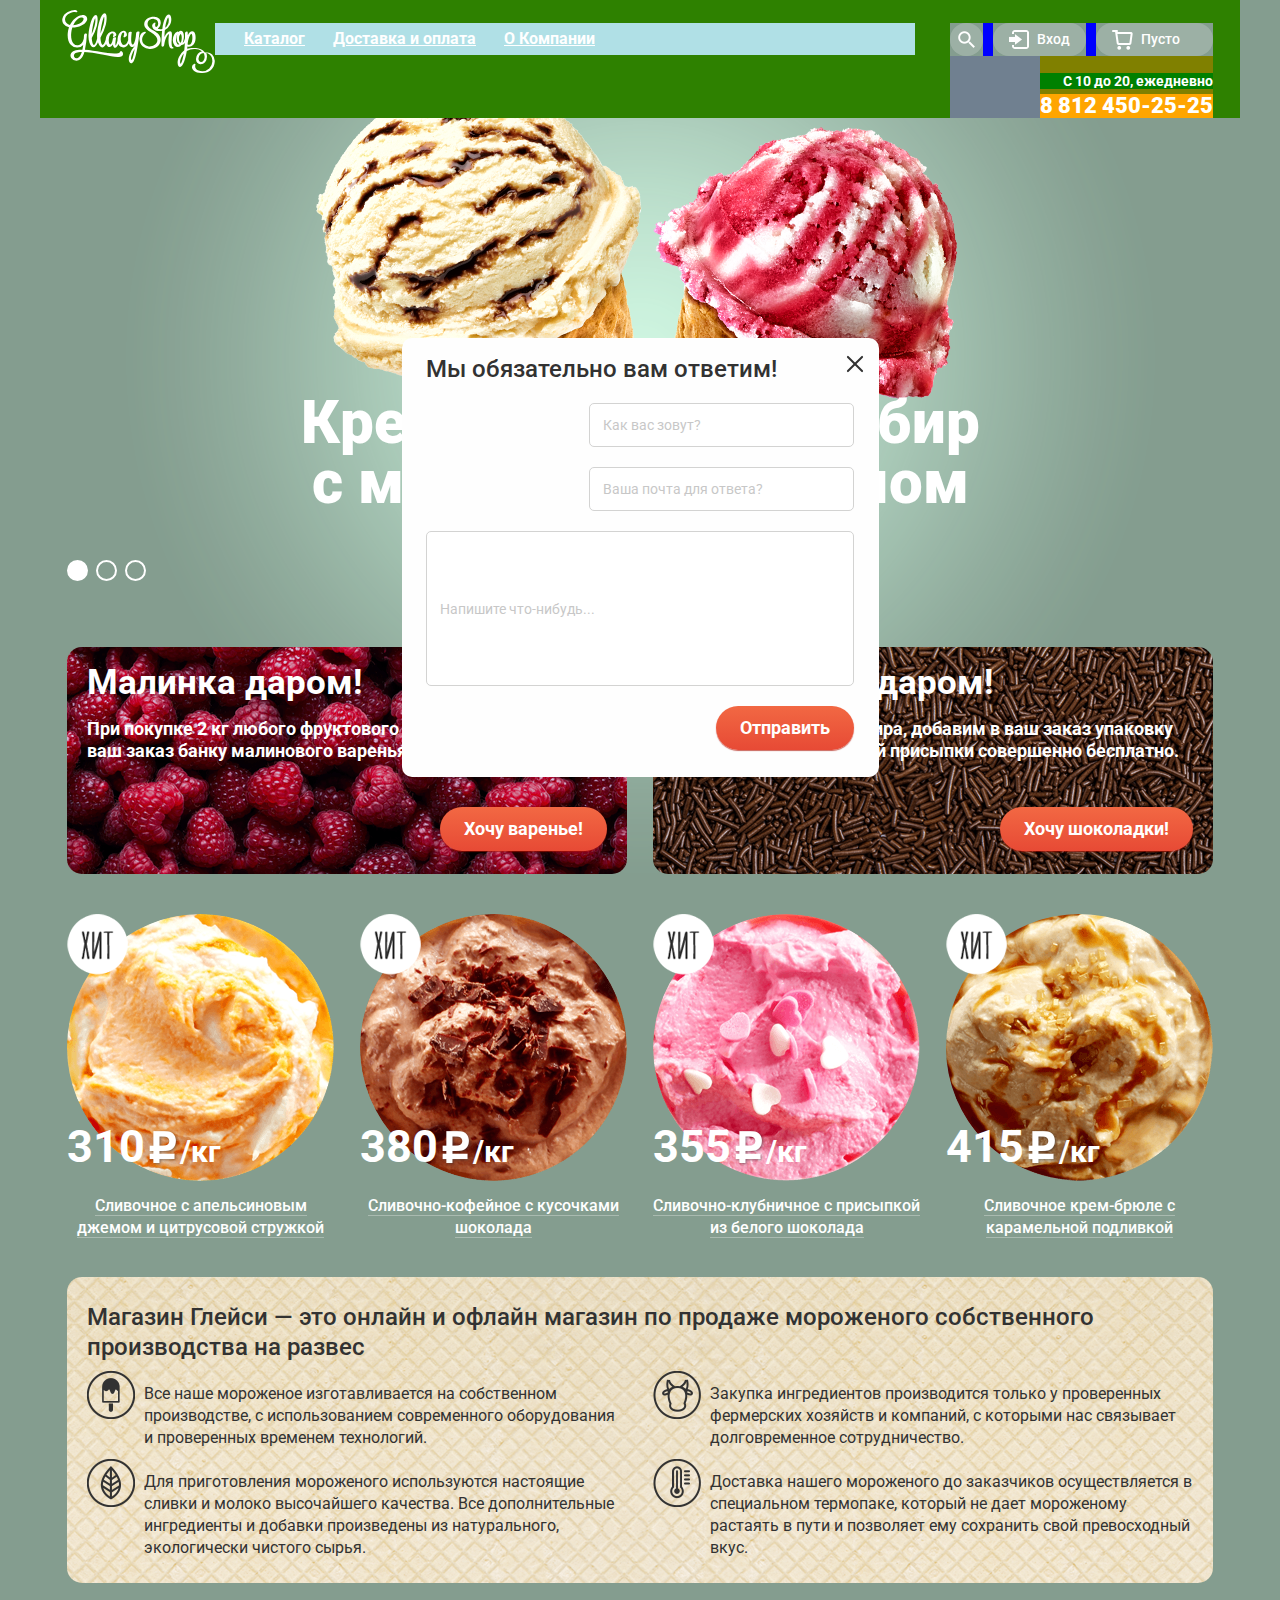
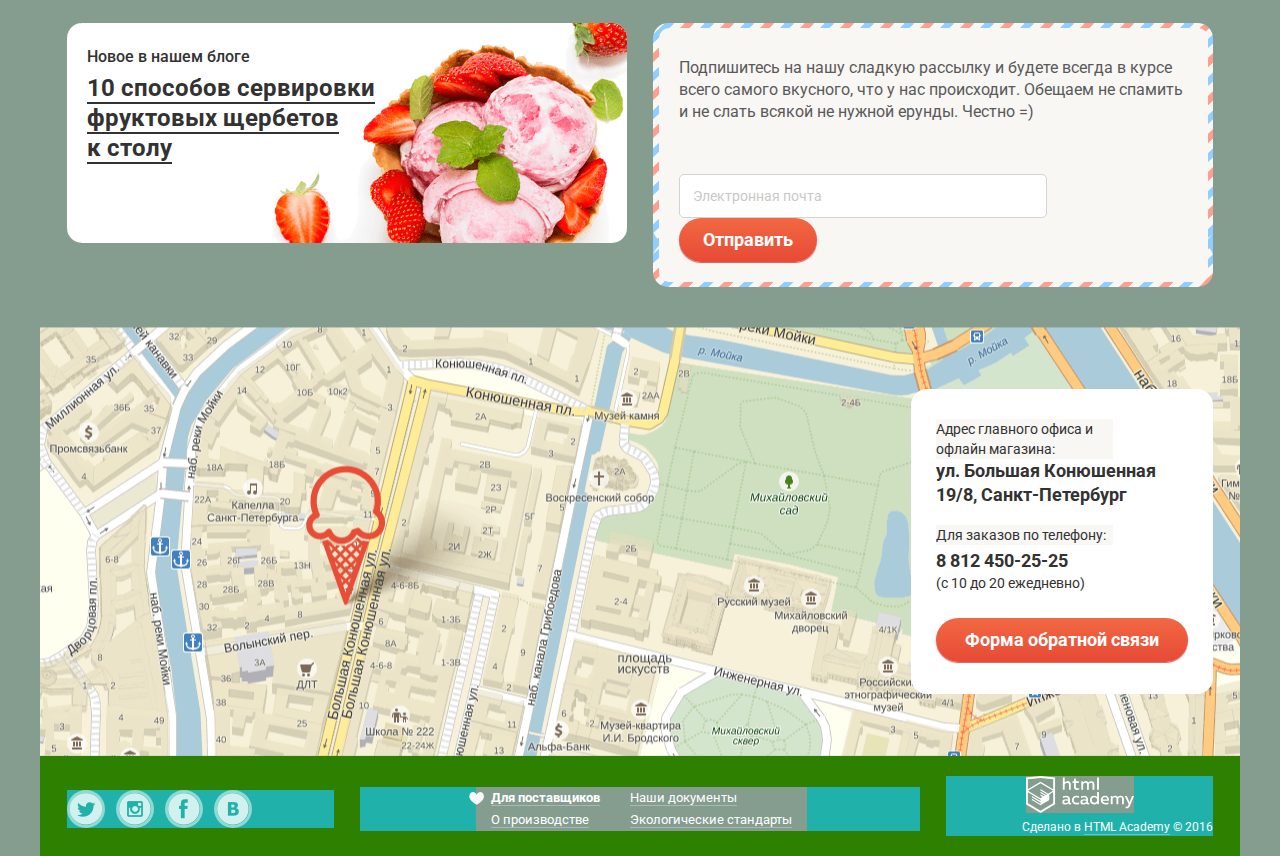
==== commit 4a1e4898: "Исправление ошибок по заданию #30" ====
--- a/index.html
+++ b/index.html
@@ -8,6 +8,14 @@
 	<link href="css/style.css" rel="stylesheet">
 </head>
 <body>
+<!-- Переключатели для слайдера -->
+<input type="radio" id="btn-1" name="toggle" checked>
+<input type="radio" id="btn-2" name="toggle">
+<input type="radio" id="btn-3" name="toggle">
+<!-- Глобальная обёртка -->
+<div class="site-wrapper">
+<!-- Обёртка контента -->
+<div class="content-wrapper">
 	<!-- Шапка -->
 	<header class="main-header">
 		<div class="center clearfix">
@@ -17,7 +25,7 @@
 			</div>
 			<nav class="main-navigation">
 				<ul class="main-navigation-menu">
-					<li class="main-navigation-catalog">
+					<li class="main-navigation-item main-navigation-catalog">
 						<a href="catalog.html">Каталог</a>
 						<div class="submenu-wrap">
 							<ul class="main-navigation-submenu">
@@ -29,10 +37,10 @@
 							</ul>
 						</div>
 					</li>
-					<li class="main-navigation-delivery">
+					<li class="main-navigation-item main-navigation-delivery">
 						<a href="#">Доставка и оплата</a>
 					</li>
-					<li class="main-navigation-about">
+					<li class="main-navigation-item main-navigation-about">
 						<a href="#">О Компании</a>
 					</li>
 				</ul>
@@ -56,8 +64,10 @@
 								<input class="login-email" type="email" name="login-email" placeholder="Электронная почта">
 								<input class="login-password" type="password" name="login-password" placeholder="Пароль">
 								<button class="btn" type="submit">Войти</button>
-								<span class="login-forget"><a href="#">Забыли пароль?</a></span>
-								<span class="login-new"><a href="#">Новая регистрация</a></span>
+								<div class="login-forget-new">
+									<a href="#">Забыли пароль?</a>
+									<a href="#">Новая регистрация</a>
+								</div>
 							</form>
 						</div>
 					</div>
@@ -75,16 +85,28 @@
 			</div>
 		</div>
 	</header>
+	<!-- Слайдер -->
+	<div class="slider">
+		<div class="slide" id="slide1">
+			<div class="slide-title">Крем-брюле и пломбир с малиновым джемом</div>
+				<a class="slide-btn" href="#">Давайте оба!</a>
+			</div>
+		<div class="slide" id="slide2">
+			<div class="slide-title">Шоколадный пломбир и лимонный сорбет</div>
+				<a class="slide-btn" href="#">Давайте оба!</a>
+			</div>
+		<div class="slide" id="slide3">
+			<div class="slide-title">Пломбир с помадкой и клубничный щербет</div>
+				<a class="slide-btn" href="#">Давайте оба!</a>
+			</div>
+		<div class="slider-controls">
+			<label for="btn-1"></label>
+			<label for="btn-2"></label>
+			<label for="btn-3"></label>
+		</div>
+	</div>
 	<!-- Основное содержание -->
 	<main class="center">
-		<!-- Слайдер -->
-		<!-- <section class="slider">
-			<ul>
-				<li>Крем-брюле и пломбир с малиновым джемом</li>
-				<li>Шоколадный пломбир и лимонный сорбет</li>
-				<li>Пломбир с помадкой и клубничный щербет</li>
-			</ul>
-		</section> -->
 		<!-- Спецпредложения -->
 		<section class="action clearfix">
 			<section class="action-left">
@@ -150,19 +172,19 @@
 			<h1 class="info-title">Магазин Глейси — это онлайн и офлайн магазин по продаже мороженого собственного производства на развес</h1>
 			<div class="info-table clearfix">
 				<div class="info-note">
-					<span class="info-icon info-icon-icecream"><!-- <img src="img/info-table-icecream.svg" width="47" height="47" alt=""> --></span>
+					<span class="info-icon info-icon-icecream"></span>
 					<p>Все наше мороженое изготавливается на собственном производстве, с использованием современного оборудования и проверенных временем технологий.</p>
 				</div>
 				<div class="info-note">
-					<span class="info-icon info-icon-cow"><!-- <img src="img/info-table-cow.svg" width="47" height="47" alt=""> --></span>
+					<span class="info-icon info-icon-cow"></span>
 					<p>Закупка ингредиентов производится только у проверенных фермерских хозяйств и компаний, с которыми нас связывает долговременное сотрудничество.</p>
 				</div>
 				<div class="info-note">
-					<span class="info-icon info-icon-sheet"><!-- <img src="img/info-table-sheet.svg" width="47" height="47" alt=""> --></span>
+					<span class="info-icon info-icon-sheet"></span>
 					<p>Для приготовления мороженого используются настоящие сливки и молоко высочайшего качества. Все дополнительные ингредиенты и добавки произведены из натурального, экологически чистого сырья.</p>
 				</div>
 				<div class="info-note">
-					<span class="info-icon info-icon-thermometer"><!-- <img src="img/info-table-thermometer.svg" width="47" height="47" alt=""> --></span>
+					<span class="info-icon info-icon-thermometer"></span>
 					<p>Доставка нашего мороженого до заказчиков осуществляется в специальном термопаке, который не дает мороженому растаять в пути и позволяет ему сохранить свой превосходный вкус.</p>
 				</div>
 			</div>
@@ -203,13 +225,12 @@
 					<a class="btn feedback-btn" href="#">Форма обратной связи</a>
 					<div class="feedback-appearance">
 						<form class="feedback-form" name="feedback-form" action="#" method="post">
-							<fieldset>
-								<legend>Мы обязательно вам ответим!</legend>
-								<input class="feedback-name" type="text" name="feedback-name" placeholder="Как вас зовут?">
-								<input class="feedback-email" type="email" name="feedback-email" placeholder="Ваша почта для ответа?">
-								<input class="feedback-text" type="text" name="feedback-text" placeholder="Напишите что-нибудь...">
-								<button class="btn" type="submit">Отправить</button>
-							</fieldset>
+							<button class="feedback-form-close" type="button" title="Закрыть">Закрыть</button>
+							<h2 class="feedback-title">Мы обязательно вам ответим!</h2>
+							<input class="feedback-name" type="text" name="feedback-name" placeholder="Как вас зовут?">
+							<input class="feedback-email" type="email" name="feedback-email" placeholder="Ваша почта для ответа?">
+							<input class="feedback-text" type="text" name="feedback-text" placeholder="Напишите что-нибудь...">
+							<button class="btn" type="submit">Отправить</button>
 						</form>
 					</div>
 				</div>
@@ -254,5 +275,7 @@
 			</div>
 		</div>
 	</footer>
+</div>
+</div>
 </body>
 </html>
--- a/css/style.css
+++ b/css/style.css
@@ -8,6 +8,147 @@
 	background-color: #849d8f;
 }
 
+body > input[type="radio"] {
+	display: none;
+}
+
+/* Слайдер */
+
+.site-wrapper {
+	min-width: 1200px;
+	background-repeat: no-repeat;
+	background-position: top center;
+	transition: background-image 0.5s ease, background-color 0.5s ease;
+}
+
+.site-wrapper:before,
+.site-wrapper:after {
+	content: "";
+	visibility: hidden;
+}
+
+.site-wrapper:before,
+.site-wrapper:after {
+	background-image: url("../img/slider-ice-cream-2.png");
+}
+
+.site-wrapper:after {
+	background-image: url("../img/slider-ice-cream-3.png");
+}
+
+.content-wrapper {
+	width: 1200px;
+	margin: 0 auto;
+}
+
+.slider {
+	position: relative;
+	padding-top: 275px;
+	padding-right: 27px;
+	padding-left: 27px;
+	text-align: center;
+	color: #ffffff;
+	z-index: 1;
+}
+
+.slide {
+	display: none;
+}
+
+.slide-title {
+	width: 700px;
+	margin: 0 auto;
+	margin-bottom: 30px;
+	font-weight: 900;
+	font-size: 60px;
+	line-height: 60px;
+}
+
+.slide-btn {
+	display: inline-block;
+	padding: 10px 40px 10px;
+	font-weight: bold;
+	font-size: 32px;
+	line-height: 44px;
+	vertical-align: top;
+	color: #ffffff;
+	text-decoration: none;
+	text-shadow: 0 2px 5px rgba(160, 32, 11, 0.76);
+	background: #f26843;
+	background:    -moz-linear-gradient(top, #f26843 0%, #e74a35 100%);
+	background: -webkit-linear-gradient(top, #f26843 0%, #e74a35 100%);
+	background:         linear-gradient(to bottom, #f26843 0%, #e74a35 100%);
+	border-radius: 100px;
+	box-shadow: 0 2px 2px rgba(172, 16, 0, 0.64);
+}
+
+.slide-btn:hover {
+	background:    -moz-linear-gradient(top, #f58669 0%, #ec6f5e 100%);
+	background: -webkit-linear-gradient(top, #f58669 0%, #ec6f5e 100%);
+	background:         linear-gradient(to bottom, #f58669 0%, #ec6f5e 100%);
+	box-shadow: 0 2px 2px rgba(172, 16, 0, 1);
+}
+
+.slide-btn:active {
+	background:    -moz-linear-gradient(top, #d84732 0%, #e1613e 100%);
+	background: -webkit-linear-gradient(top, #d84732 0%, #e1613e 100%);
+	background:         linear-gradient(to bottom, #d84732 0%, #e1613e 100%);
+	box-shadow: inset 0 2px 2px rgba(172, 16, 0, 1);
+}
+
+.slider-controls {
+	position: absolute;
+	bottom: 25px;
+	left: 27px;
+	font-size: 0;
+	z-index: 20;
+}
+
+.slider-controls label {
+	display: inline-block;
+	vertical-align: top;
+	width: 17px;
+	height: 17px;
+	margin-right: 8px;
+	background-color: transparent;
+	border: 2px solid #ffffff;
+	border-radius: 50%;
+	cursor: pointer;
+}
+
+#btn-1:checked ~ .site-wrapper #slide1,
+#btn-2:checked ~ .site-wrapper #slide2,
+#btn-3:checked ~ .site-wrapper #slide3 {
+	display: block;
+}
+
+#btn-1:checked ~ .site-wrapper {
+	background-color: #849d8f;
+	background-image: url("../img/slider-ice-cream-1.png");
+}
+
+#btn-2:checked ~ .site-wrapper {
+	background-color: #8996a6;
+	background-image: url("../img/slider-ice-cream-2.png");
+}
+
+#btn-3:checked ~ .site-wrapper {
+	background-color: #9d8b84;
+	background-image: url("../img/slider-ice-cream-3.png");
+}
+
+#btn-1:checked ~ .site-wrapper label[for="btn-1"],
+#btn-2:checked ~ .site-wrapper label[for="btn-2"],
+#btn-3:checked ~ .site-wrapper label[for="btn-3"] {
+	background-color: #ffffff;
+}
+
+.site-wrapper label[for="btn-1"]:hover,
+.site-wrapper label[for="btn-2"]:hover,
+.site-wrapper label[for="btn-3"]:hover {
+	background-color: rgba(255, 255, 255, 0.4);
+}
+
 h1.content-title {
 	font-size: 35px;
 	line-height: 41px;
@@ -24,14 +165,13 @@
 .btn {
 	display: inline-block;
 	padding: 10px 24px;
-	font-family: "Roboto", "Arial", "Helvetica", sans-serif;
+	font: bold 18px/24px "Roboto", "Arial", "Helvetica", sans-serif;
 	vertical-align: middle;
 	text-align: center;
-	font-size: 18px;
-	font-weight: bold;
-	line-height: 24px;
 	color: #ffffff;
 	background: #ef6441;
+	background: linear-gradient(to bottom, #f26843, #e74a35);
+	box-shadow: 0 1px 1px rgba(172, 16, 0, 0.64);
 	border: none;
 	border-radius: 46px;
 	outline: none;
@@ -39,6 +179,16 @@
 	cursor: pointer;
 }
 
+.btn:hover {
+	background: linear-gradient(to bottom, #f58669, #ec6f5e);
+	box-shadow: 0 1px 1px rgba(172, 16, 0, 1);
+}
+
+.btn:active {
+	background: linear-gradient(to bottom, #d84732, #e1613e);
+	box-shadow: inset 0 2px 2px rgba(172, 16, 0, 1);
+}
+
 .feedback-btn {
 	display: block;
 }
@@ -46,7 +196,6 @@
 /* Шапка */
 
 .main-header {
-	margin-bottom: 40px;
 	color: #ffffff;
 	/* Фон для сетки */
 	background-color: #2e8100;
@@ -57,7 +206,7 @@
 	margin: 0 auto;
 	padding: 0 27px;
 	/* Фон для сетки */
-	background-color: #db7093;
+	/*background-color: #db7093;*/
 }
 
 /* Шапка - Лого */
@@ -87,16 +236,18 @@
 	padding-left: 15px;
 	list-style: none;
 	font-size: 0px;
-}
-
-.main-navigation-menu > li {
+	z-index: 5;
+}
+
+.main-navigation-item {
+	position: relative;
 	display: inline-block;
 	vertical-align: top;
 	line-height: 18px;
 	white-space: nowrap;
 }
 
-.main-navigation-menu > li > a {
+.main-navigation-item > a {
 	display: block;
 	padding: 7px 14px;
 	color: #ffffff;
@@ -104,18 +255,18 @@
 	font-weight: bold;
 }
 
-.main-navigation-menu > li > a:hover {
+.main-navigation-item > a:hover {
 	color: #333333;
 	text-decoration: none;
 	background-color: #f7f6f3;
 	border-radius: 32px;
 }
 
-.main-navigation-menu > li > a:active {
+.main-navigation-item > a:active {
 	/* Сделать тень */
 }
 
-.main-navigation-menu > li.active > a {
+.main-navigation-item.active > a {
 	color: #ffffff;
 	text-decoration: none;
 	background-color: #d07058;
@@ -123,6 +274,9 @@
 }
 
 .submenu-wrap {
+	position: absolute;
+	top: 100%;
+	left: -7px;
 	margin: 0;
 	padding: 0;
 	padding-top: 5px;
@@ -130,9 +284,6 @@
 
 .main-navigation-submenu {
 	display: none;
-	position: absolute;
-	top: 37px;
-	left: -7px;
 	margin: 0;
 	padding: 0;
 	list-style: none;
@@ -140,7 +291,7 @@
 	border-radius: 5px;
 }
 
-.main-navigation-menu > li:hover .main-navigation-submenu {
+.main-navigation-item:hover .main-navigation-submenu {
 	display: block;
 }
 
@@ -239,7 +390,7 @@
 	line-height: 16px;
 	margin-right: 10px;
 	text-align: left;
-	background-color: red;
+	background-color: #849d8f;
 }
 
 a.search {
@@ -248,32 +399,68 @@
 	height: 33px;
 	font-size: 0;
 	color: #ffffff;
+	text-align: center;
+	line-height: 33px;
 	text-decoration: none;
-	background-color: #9db1a6;
+	background-color: rgba(255, 255, 255, 0.2);
 	border-radius: 16px;
 	transition: background-color 1.0s;
 }
 
 .search::before {
-	position: absolute;
+	display: inline-block;
+	vertical-align: middle;
 	content: "";
-	top: 8px;
-	left: 8px;
 	width: 17px;
 	height: 17px;
 	background: transparent url("../img/main-sprite.png") no-repeat -917px -5px;
-	transition: background-position 0.5s;
 }
 
 .search-appearance {
 	display: none;
 	position: absolute;
-	top: 37px;
+	top: 100%;
 	right: 0;
-	width: 311px;
+	width: 341px;
+	padding: 0;
+	padding-top: 4px;
+	z-index: 5;
+}
+
+.search-form {
 	padding: 20px 15px;
-	background-color: #f8f7f4;
+	background-color: #fefefe;
 	border-radius: 5px;
+}
+
+.search-form input {
+	width: 100%;
+	margin: 0;
+	padding: 9px 13px;
+	font: normal 16px/24px "Roboto", "Arial", "Helvetica", sans-serif;
+	color: #323232;
+	border: 1px solid #d3d3d2;
+	border-radius: 5px;
+	background-color: #ffffff;
+	box-sizing: border-box;
+	outline: none;
+	opacity: 1;
+}
+
+/* Цвет placeholder */
+
+.search-form input::-webkit-input-placeholder {font: normal 14px/24px "Roboto", "Arial", "Helvetica", sans-serif; color:#999999;}
+.search-form input::-moz-placeholder {font: normal 14px/24px "Roboto", "Arial", "Helvetica", sans-serif; color:#999999;}
+.search-form input:-moz-placeholder {font: normal 14px/24px "Roboto", "Arial", "Helvetica", sans-serif; color:#999999;}
+.search-form input:-ms-input-placeholder {font: normal 14px/24px "Roboto", "Arial", "Helvetica", sans-serif; color:#999999;}
+
+
+.search-form input:hover {
+	border: 2px solid #999999;
+}
+
+.search-form input:focus {
+	border: 2px solid #2e88e4;
 }
 
 /* Шапка - Личный кабинет - Поиск - Изменение фона кнопки при наведении */
@@ -302,45 +489,110 @@
 	line-height: 16px;
 	margin-right: 10px;
 	text-align: left;
-	background-color: red;
+	background-color: #849d8f;
 }
 
 a.login {
 	display: block;
-	width: 48px;
-	height: 24px;
-	padding-top: 9px;
-	padding-left: 44px;
+	padding: 0;
+	padding-left: 16px;
+	padding-right: 16px;
+	height: 33px;
+	line-height: 33px;
 	color: #ffffff;
 	text-decoration: none;
-	background-color: #9db1a6;
+	background-color: rgba(255, 255, 255, 0.2);
 	border-radius: 16px;
-	transition: background-color 1.0s;
+	transition: background-color 0.5s;
 }
 
 .login::before {
-	position: absolute;
+	display: inline-block;
+	vertical-align: middle;
+	margin: 0;
+	margin-right: 8px;
+	margin-bottom: 2px;
 	content: "";
-	top: 7px;
-	left: 16px;
 	width: 20px;
 	height: 19px;
 	background: transparent url("../img/main-sprite.png") no-repeat -635px -5px;
-	transition: background-position 0.5s;
 }
 
 .login-appearance {
 	display: none;
 	position: absolute;
-	top: 37px;
-	right: -1px;
-	width: 241px;
-	padding-top: 20px;
+	top: 100%;
+	right: 0;
+	width: 277px;
+	padding: 0;
+	padding-top: 4px;
+	z-index: 5;
+}
+
+.login-form {
 	padding-top: 20px;
 	padding-left: 19px;
 	padding-right: 17px;
-	background-color: #f8f7f4;
+	padding-bottom: 27px;
+	background-color: #fefefe;
 	border-radius: 6px;
+}
+
+.login-form input {
+	width: 100%;
+	margin: 0;
+	margin-bottom: 20px;
+	padding: 9px 13px;
+	font: normal 16px/24px "Roboto", "Arial", "Helvetica", sans-serif;
+	color: #323232;
+	border: 1px solid #d3d3d2;
+	border-radius: 5px;
+	background-color: #ffffff;
+	box-sizing: border-box;
+	outline: none;
+	opacity: 1;
+}
+
+/* Цвет placeholder */
+
+.login-form input::-webkit-input-placeholder {font: normal 14px/24px "Roboto", "Arial", "Helvetica", sans-serif; color:#999999;}
+.login-form input::-moz-placeholder {font: normal 14px/24px "Roboto", "Arial", "Helvetica", sans-serif; color:#999999;}
+.login-form input:-moz-placeholder {font: normal 14px/24px "Roboto", "Arial", "Helvetica", sans-serif; color:#999999;}
+.login-form input:-ms-input-placeholder {font: normal 14px/24px "Roboto", "Arial", "Helvetica", sans-serif; color:#999999;}
+
+
+.login-form input:hover {
+	border: 2px solid #999999;
+}
+
+.login-form input:focus {
+	border: 2px solid #2e88e4;
+}
+
+.login-forget-new {
+	display: inline-block;
+	vertical-align: middle;
+	margin-left: 13px;
+	max-width: 125px;
+	font-size: 13px;
+	line-height: 24px;
+}
+
+.login-forget-new a {
+	display: inline;
+	color: #323232;
+	text-decoration: none;
+	border-bottom: 1px solid rgba(50, 50, 50, 0.3);
+}
+
+.login-forget-new a:hover {
+	color: #e84d37;
+	border-bottom: 2px solid rgba(232, 77, 55, 0.3);
+}
+
+.login-forget-new a:active {
+	color: #e84d37;
+	border-bottom: 2px solid rgba(232, 77, 55, 0.3);
 }
 
 /* Шапка - Личный кабинет - Вход - Изменение фона кнопки при наведении */
@@ -368,44 +620,111 @@
 	font-weight: 500;
 	line-height: 16px;
 	text-align: left;
-	background-color: red;
+	background-color: #849d8f;
 }
 
 a.basket {
 	display: block;
-	width: 72px;
-	height: 24px;
-	padding-top: 9px;
-	padding-left: 45px;
-	color: #ffffff;
+	min-width: 117px;
+	height: 33px;
+	padding: 0;
+	padding-left: 16px;
+	padding-right: 16px;
+	color: #ffffff;
+	line-height: 33px;
 	text-decoration: none;
-	background-color: #9db1a6;
+	background-color: rgba(255, 255, 255, 0.2);
 	border-radius: 16px;
-	transition: background-color 1.0s;
+	box-sizing: border-box;
+	transition: background-color 0.5s;
 }
 
 .basket::before {
-	position: absolute;
+	display: inline-block;
+	vertical-align: middle;
+	margin: 0;
+	margin-right: 8px;
 	content: "";
-	top: 7px;
-	left: 16px;
 	width: 21px;
 	height: 20px;
 	background: transparent url("../img/main-sprite.png") no-repeat -5px -5px;
 }
 
 .basket-appearance {
-	display: none;
-	/*position: absolute;
-	top: 37px;
+	display: block;
+	position: absolute;
+	top: 100%;
 	right: 0;
-	width: 311px;
+	width: 540px;
+	padding: 0;
+	padding-top: 4px;
+	z-index: 5;
+}
+
+.basket-list {
 	padding: 20px 15px;
-	background-color: #f8f7f4;
-	border-radius: 5px;*/
-}
-
-/* Шапка - Личный кабинет - Вход - Изменение фона кнопки при наведении */
+	text-align: right;
+	font-size: 13px;
+	line-height: 16px;
+	color: #323232;
+	background-color: #fefefe;
+	border-radius: 6px;
+}
+
+.basket-table {
+	width: 100%;
+	text-align: left;
+	border-collapse: collapse;
+}
+
+.basket-table td {
+  border: 1px solid black;
+}
+
+.basket-cell-delete {
+	position: relative;
+	width: 20px;
+}
+
+.basket-delete {
+	position: absolute;
+  top: 10px;
+  left: 2px;
+  width: 10px;
+  height: 10px;
+  font-size: 0;
+  background-color: red;
+  border: 0;
+  outline: 0;
+  cursor: pointer;
+}
+
+.basket-delete::before,
+.basket-delete::after {
+  content: "";
+  position: absolute;
+  top: 4px;
+  left: -1px;
+  width: 13px;
+  height: 2px;
+  background-color: #323232;
+  border-radius: 10px;
+}
+
+.basket-delete::before {
+  transform: rotate(45deg);
+}
+
+.basket-delete::after {
+  transform: rotate(-45deg);
+}
+
+.basket-cell-image {
+	width: 45px;
+	padding: 0 6px;
+}
+
+/* Шапка - Личный кабинет - Корзина - Изменение фона кнопки при наведении */
 
 .basket-wrap:hover a.basket {
 	color: #323232;
@@ -453,6 +772,7 @@
 /* Акции */
 
 .action {
+	margin-top: 40px;
 	margin-bottom: 40px;
 }
 
@@ -461,6 +781,10 @@
 	float: left;
 	padding: 20px;
 	padding-top: 15px;
+	padding-bottom: 23px;
+	text-align: right;
+	font-weight: bold;
+	overflow: hidden;
 	/* Фон для сетки */
 	background: #75061e url("../img/background-raspberry.png") no-repeat center center;
 	border-radius: 15px;
@@ -471,6 +795,10 @@
 	float: right;
 	padding: 20px;
 	padding-top: 15px;
+	padding-bottom: 23px;
+	text-align: right;
+	font-weight: bold;
+	overflow: hidden;
 	/* Фон для сетки */
 	background: #593727 url("../img/background-chocolate.png") no-repeat center center;
 	border-radius: 15px;
@@ -481,17 +809,17 @@
 	margin-bottom: 15px;
 	font-size: 35px;
 	line-height: 41px;
-	color: #ffffff;
-	font-weight: bold;
+	text-align: left;
+	color: #ffffff;
 }
 
 .action p {
 	margin: 0;
 	margin-bottom: 24px;
-	min-height: 71px;
+	min-height: 65px;
 	font-size: 18px;
-	font-weight: bold;
 	line-height: 22px;
+	text-align: left;
 	color: #ffffff;
 }
 
@@ -507,11 +835,14 @@
 	width: 267px;
 	min-height: 322px;
 	margin-right: 26px;
-	margin-bottom: 40px;
+	margin-bottom: 0;
 	vertical-align: top;
 	font-size: 16px;
-	/* Фон для сетки */
-	background-color: #20b2aa;
+}
+
+.product-image {
+	height: 267px;
+	overflow: hidden;
 }
 
 .product-wrap:nth-child(4n) {
@@ -519,16 +850,16 @@
 }
 
 .product-image a {
+	display: block;
+	overflow: hidden;
+	border-radius: 50%;
+}
+
+.product-image img {
 	display: inline-block;
 	vertical-align: middle;
-	overflow: hidden;
-	border-radius: 100px;
-	background: blue;
-}
-
-.product-image img {
-	display: inline-block;
-	vertical-align: middle;
+	max-height: 100%;
+	max-width: 100%;
 }
 
 .product-label-top {
@@ -583,12 +914,47 @@
 }
 
 .product-title a {
-	color: #ffffff;
+	display: inline;
+	color: #ffffff;
+	text-decoration: none;
+	border-bottom: 1px solid rgba(255, 255, 255, 0.3);
+}
+
+.product-appearance {
+	visibility: hidden;
+	text-align: center;
+}
+
+/* Популярные товары, Каталог - Изменение фона при наведении */
+
+.product-wrap:hover .product-title a {
+	border-bottom-color: transparent;
+}
+
+.product-wrap:hover .product-appearance {
+	visibility: visible;
+}
+
+.product-wrap:hover {
+  z-index: 10;
+}
+
+.product-wrap:hover::before {
+	position: absolute;
+	content: "";
+	top: -5px;
+	left: -6px;
+	width: 278px;
+	height: 405px;
+	background-color: rgba(255, 255, 255, 0.3);
+	border-radius: 5px;
+	z-index: -1;
 }
 
 /* Описание магазина */
 
 .info {
+	margin-top: -15px;
 	margin-bottom: 40px;
 	padding: 20px;
 	padding-top: 25px;
@@ -666,7 +1032,6 @@
 	width: 520px;
 	padding: 20px;
 	padding-top: 23px;
-	/*min-height: 220px;*/
 	float: left;
 	background: #ffffff url("../img/background-strawberry.png") no-repeat center center;
 	border-radius: 15px;
@@ -692,7 +1057,16 @@
 }
 
 .news-left a {
-	color: #323232;
+	display: inline;
+	color: #323232;
+	text-decoration: none;
+	border-bottom: 2px solid #323232;
+}
+
+.news-left a:hover,
+.news-left a:active {
+	color: #e84d37;
+	border-bottom: 2px solid #e84d37;
 }
 
 /* Подписка */
@@ -722,6 +1096,37 @@
 	font-weight: normal;
 	line-height: 22px;
 	color: #5a5a5a;
+}
+
+.subscription-form input {
+	width: 368px;
+	margin: 0;
+	margin-right: 10px;
+	padding: 9px 13px;
+	font: normal 16px/24px "Roboto", "Arial", "Helvetica", sans-serif;
+	color: #323232;
+	border: 1px solid #d3d3d2;
+	border-radius: 5px;
+	background-color: #ffffff;
+	box-sizing: border-box;
+	outline: none;
+	opacity: 1;
+}
+
+/* Цвет placeholder */
+
+.subscription-form input::-webkit-input-placeholder {font: normal 14px/24px "Roboto", "Arial", "Helvetica", sans-serif; color:#999999;}
+.subscription-form input::-moz-placeholder {font: normal 14px/24px "Roboto", "Arial", "Helvetica", sans-serif; color:#999999;}
+.subscription-form input:-moz-placeholder {font: normal 14px/24px "Roboto", "Arial", "Helvetica", sans-serif; color:#999999;}
+.subscription-form input:-ms-input-placeholder {font: normal 14px/24px "Roboto", "Arial", "Helvetica", sans-serif; color:#999999;}
+
+
+.subscription-form input:hover {
+	border: 2px solid #999999;
+}
+
+.subscription-form input:focus {
+	border: 2px solid #2e88e4;
 }
 
 /* Карта */
@@ -788,14 +1193,123 @@
 }
 
 .feedback-appearance {
-	display: none;
+	display: block;
+	position: fixed;
+	top: 338px;
+	left: 50%;
+	margin-left: -238px;
+	width: 477px;
+	padding: 0;
+	z-index: 10;
+}
+
+.feedback-form {
+	padding-top: 17px;
+	padding-left: 24px;
+	padding-right: 25px;
+	padding-bottom: 27px;
+	text-align: right;
+	background-color: #fefefe;
+	border-radius: 10px;
+}
+
+h2.feedback-title {
+	margin: 0;
+	margin-bottom: 20px;
+	font-size: 24px;
+	line-height: 28px;
+	font-weight: 500;
+	text-align: left;
+	color: #323232;
+}
+
+.feedback-form input {
+	width: 265px;
+	margin: 0;
+	margin-bottom: 20px;
+	padding: 9px 13px;
+	font: normal 16px/24px "Roboto", "Arial", "Helvetica", sans-serif;
+	text-align: left;
+	color: #323232;
+	border: 1px solid #d3d3d2;
+	border-radius: 5px;
+	background-color: #ffffff;
+	box-sizing: border-box;
+	outline: none;
+	opacity: 1;
+}
+
+.feedback-form input.feedback-text {
+	width: 100%;
+	height: 155px;
+}
+
+/*.feedback-form input.feedback-text::-webkit-input-placeholder {}
+.feedback-form input.feedback-text::-moz-placeholder {}
+.feedback-form input.feedback-text:-moz-placeholder {}
+.feedback-form input.feedback-text:-ms-input-placeholder {}
+*/
+
+/* Цвет placeholder */
+
+.feedback-form input::-webkit-input-placeholder {font: normal 14px/24px "Roboto", "Arial", "Helvetica", sans-serif; color:#999999;}
+.feedback-form input::-moz-placeholder {font: normal 14px/24px "Roboto", "Arial", "Helvetica", sans-serif; color:#999999;}
+.feedback-form input:-moz-placeholder {font: normal 14px/24px "Roboto", "Arial", "Helvetica", sans-serif; color:#999999;}
+.feedback-form input:-ms-input-placeholder {font: normal 14px/24px "Roboto", "Arial", "Helvetica", sans-serif; color:#999999;}
+
+
+.feedback-form input:hover {
+	border: 2px solid #999999;
+}
+
+.feedback-form input:focus {
+	border: 2px solid #2e88e4;
+}
+
+.feedback-wrap:hover .feedback-appearance {
+	display: block;
+}
+
+/* Кнопка закрыть */
+
+.feedback-form-close {
+	position: absolute;
+  top: 15;
+  right: 15px;
+  width: 18px;
+  height: 18px;
+  font-size: 0;
+  background-color: transparent;
+  border: 0;
+  outline: 0;
+  cursor: pointer;
+}
+
+.feedback-form-close::before,
+.feedback-form-close::after {
+  content: "";
+  position: absolute;
+  top: 8px;
+  left: -2px;
+  width: 22px;
+  height: 2px;
+  background-color: #323232;
+  border-radius: 2px;
+}
+
+.feedback-form-close::before {
+  transform: rotate(45deg);
+}
+
+.feedback-form-close::after {
+  transform: rotate(-45deg);
 }
 
 /* Подвал */
 
 .main-footer {
 	padding-top: 20px;
-	padding-bottom: 29px;
+	padding-bottom: 20px;
 	font-size: 0;
 	/* Фон для сетки */
 	background-color: #2e8100;
@@ -804,9 +1318,11 @@
 /* Подвал - Социальные сети */
 
 .footer-social {
-	float: left;
+	display: inline-block;
+	vertical-align: middle;
 	width: 267px;
 	margin-right: 26px;
+	margin-top: 5px;
 	font-size: 18px;
 	/* Фон для сетки */
 	background-color: #20b2aa;
@@ -818,9 +1334,17 @@
 	width: 32px;
 	height: 32px;
 	font-size: 0px;
-	border: #ffffff solid 3px;
-	border-radius: 32px;
+	border: rgba(255, 255, 255, 0.5) solid 3px;
+	border-radius: 50%;
 	background: transparent url("../img/main-sprite.png") no-repeat;
+}
+
+.social-btn:hover {
+	border: rgba(255, 255, 255, 0.7) solid 4px;
+}
+
+.social-btn:active {
+	border: rgba(255, 255, 255, 0.7) solid 4px;
 }
 
 .social-btn-tw {
@@ -842,11 +1366,12 @@
 /* Подвал - Меню подвала */
 
 .footer-navigation {
-	float: left;
+	display: inline-block;
+	vertical-align: middle;
 	width: 557px;
 	margin-right: 26px;
+	margin-top: 5px;
 	padding-left: 3px;
-	padding-top: 12px;
 	font-size: 13px;
 	font-weight: normal;
 	line-height: 18px;
@@ -856,8 +1381,17 @@
 }
 
 .footer-navigation a {
+	display: inline;
 	padding: 0px;
 	color: #ffffff;
+	text-decoration: none;
+	border-bottom: 1px solid rgba(255, 255, 255, 0.3);
+}
+
+.footer-navigation a:hover,
+.footer-navigation a:active {
+	color: #ffbc9e;
+	border-bottom: 1px solid rgba(255, 188, 158, 0.3);
 }
 
 a.footer-navigation-fav {
@@ -896,7 +1430,6 @@
 	display: inline-block;
 	width: 267px;
 	vertical-align: middle;
-	margin-right: 0px;
 	font-size: 12px;
 	font-weight: normal;
 	line-height: 18px;
@@ -912,6 +1445,14 @@
 
 a.footer-copyright-ref {
 	color: #fefefe;
+	text-decoration: none;
+	border-bottom: 1px solid rgba(255, 255, 255, 0.3);
+}
+
+a.footer-copyright-ref:hover,
+a.footer-copyright-ref:active {
+	color: #ffbc9e;
+	border-bottom: 1px solid rgba(255, 188, 158, 0.3);
 }
 
 .footer-copyright img {
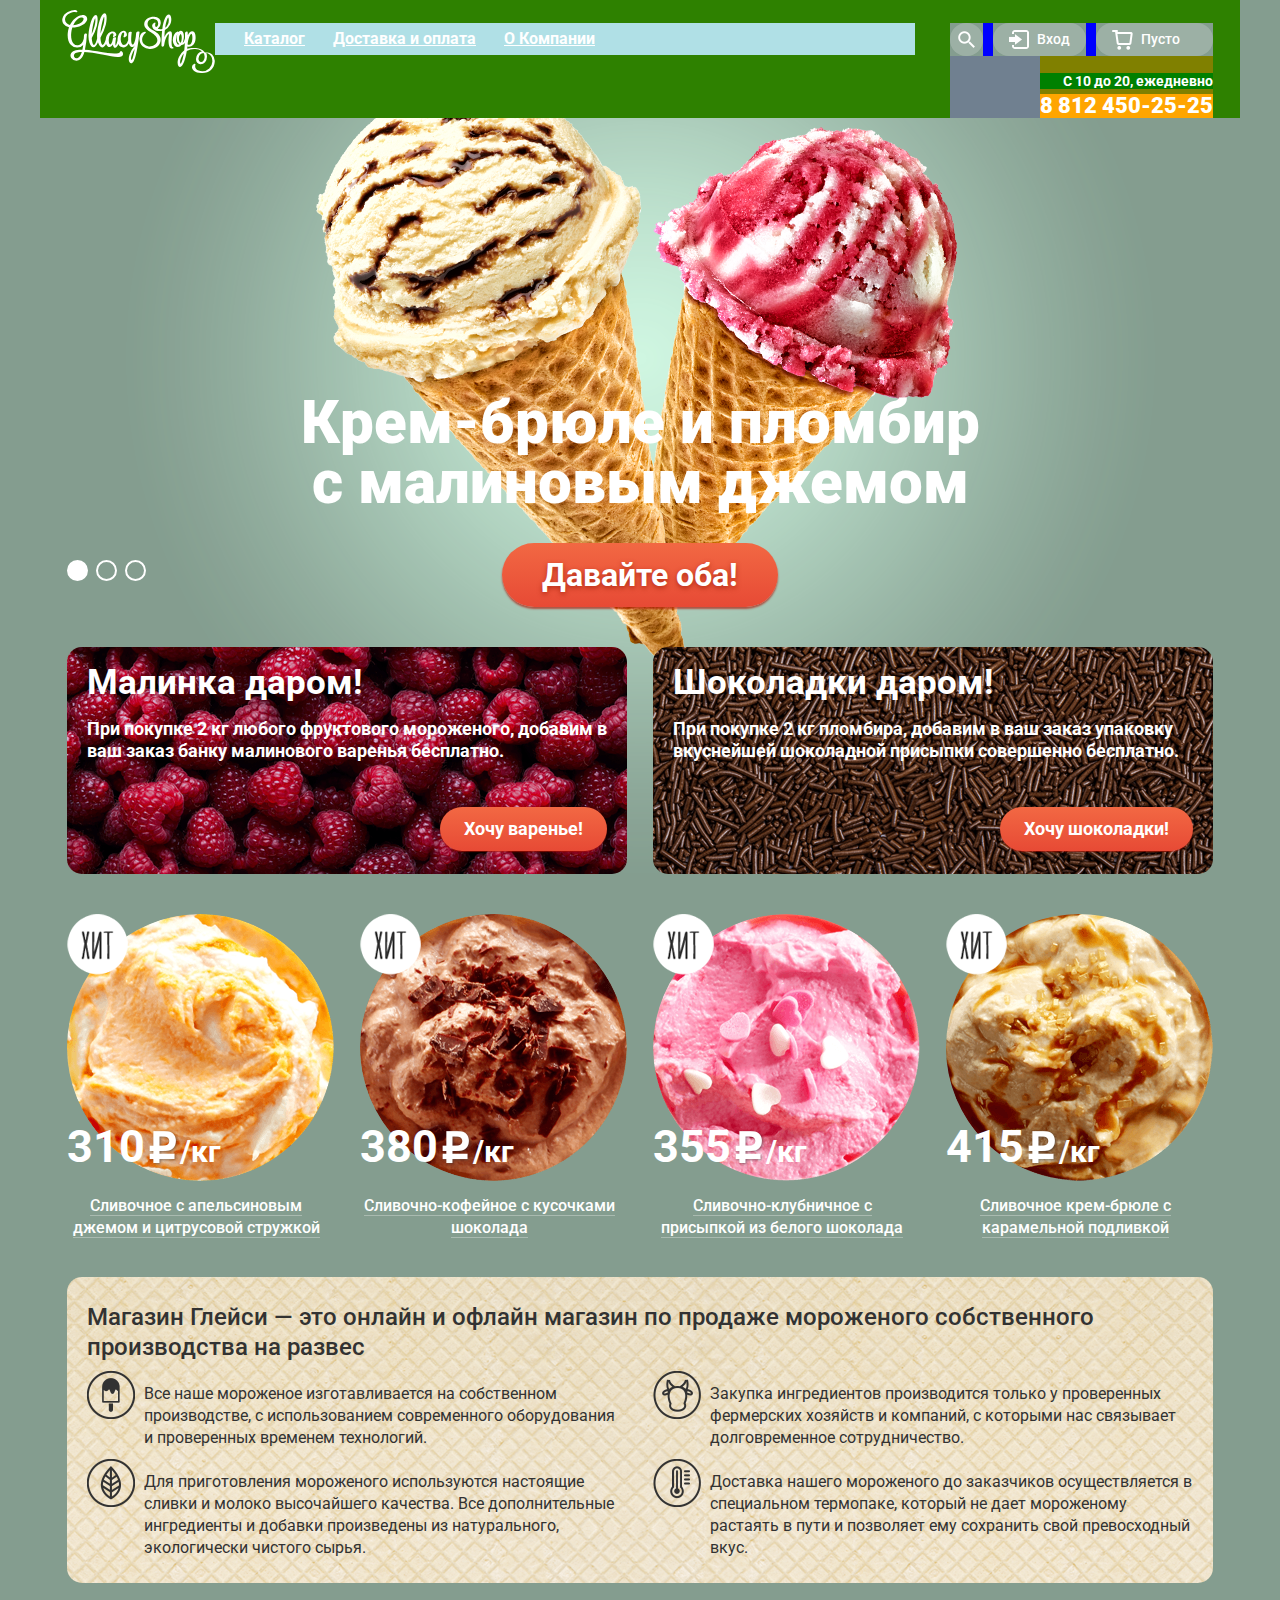
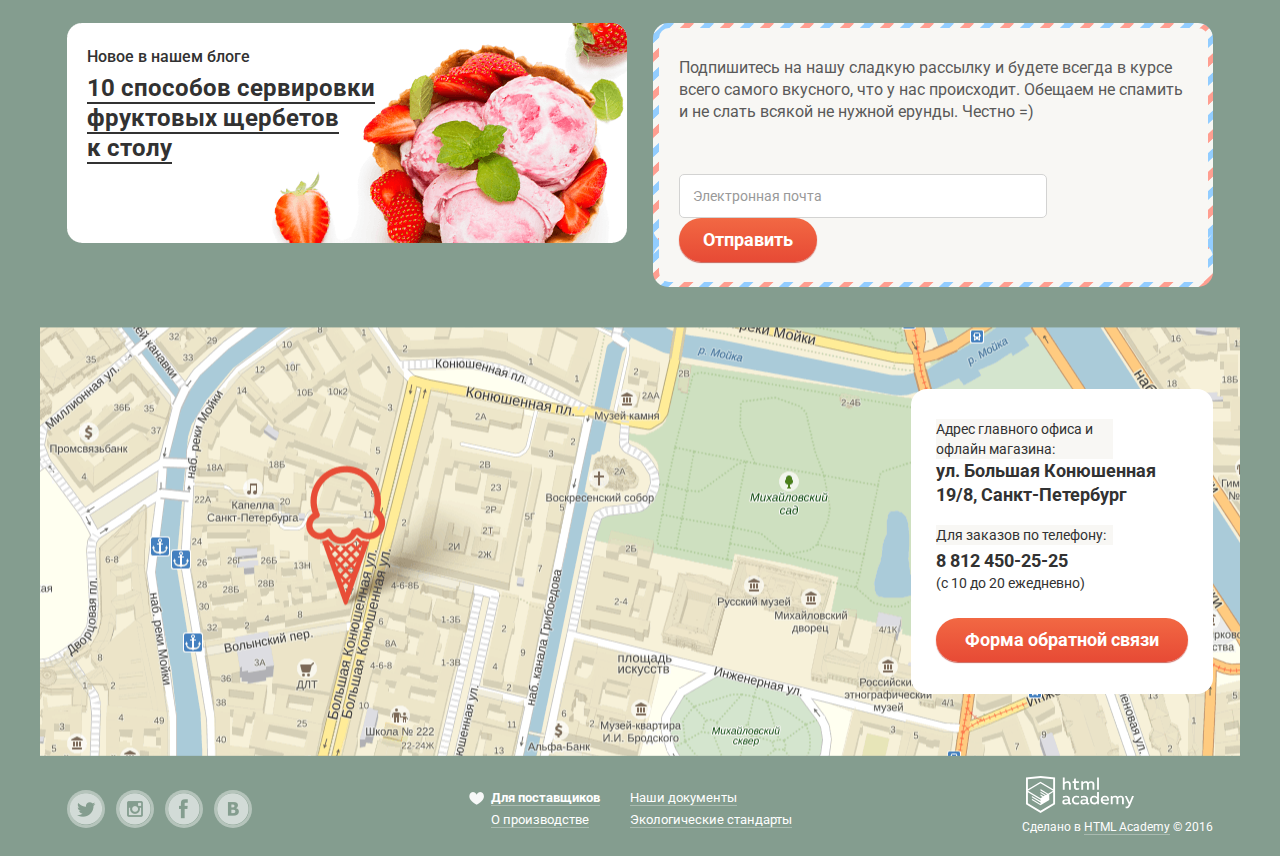
==== commit 5920eead: "Исправления ошибок по заданию #30" ====
--- a/index.html
+++ b/index.html
@@ -54,6 +54,7 @@
 						<div class="search-appearance">
 							<form class="search-form" name="search-form" action="#" method="get">
 								<input class="search-request" type="search" name="search-request" placeholder="Что ищем?">
+								<label for="search-request">Что ищем?</label>
 							</form>
 						</div>
 					</div>
@@ -62,7 +63,9 @@
 						<div class="login-appearance">
 							<form class="login-form" name="search-form" action="#" method="post">
 								<input class="login-email" type="email" name="login-email" placeholder="Электронная почта">
+								<label for="login-email">Электронная почта</label>
 								<input class="login-password" type="password" name="login-password" placeholder="Пароль">
+								<label for="login-password">Пароль</label>
 								<button class="btn" type="submit">Войти</button>
 								<div class="login-forget-new">
 									<a href="#">Забыли пароль?</a>
@@ -201,7 +204,8 @@
 				<div class="news-right">
 					<p class="news-right-text">Подпишитесь на нашу сладкую рассылку и будете всегда в курсе всего самого вкусного, что у нас происходит. Обещаем не спамить и не слать всякой не нужной ерунды. Честно =)</p>
 					<form class="subscription-form" action="#" method="post">
-						<input class="subscription-email" type="email" name="mail" placeholder="Электронная почта">
+						<input class="subscription-email" type="email" name="subscription-email" placeholder="Электронная почта">
+						<label for="subscription-email">Электронная почта</label>
 						<button class="btn" type="submit">Отправить</button>
 					</form>
 				</div>
@@ -227,11 +231,14 @@
 						<form class="feedback-form" name="feedback-form" action="#" method="post">
 							<button class="feedback-form-close" type="button" title="Закрыть">Закрыть</button>
 							<h2 class="feedback-title">Мы обязательно вам ответим!</h2>
-							<input class="feedback-name" type="text" name="feedback-name" placeholder="Как вас зовут?">
-							<input class="feedback-email" type="email" name="feedback-email" placeholder="Ваша почта для ответа?">
-							<input class="feedback-text" type="text" name="feedback-text" placeholder="Напишите что-нибудь...">
+							<fieldset class="feedback-data">
+								<input class="feedback-input feedback-name" type="text" name="feedback-name" placeholder="Как вас зовут?">
+								<input class="feedback-input feedback-email" type="email" name="feedback-email" placeholder="Ваша почта для ответа?">
+								<textarea class="feedback-input feedback-text" name="feedback-text" placeholder="Напишите что-нибудь..."></textarea>
+							</fieldset>
 							<button class="btn" type="submit">Отправить</button>
 						</form>
+						<div class="feedback-overlay"></div>
 					</div>
 				</div>
 			</div>
--- a/css/style.css
+++ b/css/style.css
@@ -149,12 +149,7 @@
 	background-color: rgba(255, 255, 255, 0.4);
 }
 
-h1.content-title {
-	font-size: 35px;
-	line-height: 41px;
-	color: #ffffff;
-	font-weight: bold;
-}
+/* Основные стили */
 
 .clearfix::after {
 	content: "";
@@ -428,8 +423,9 @@
 }
 
 .search-form {
+	position: relative;
 	padding: 20px 15px;
-	background-color: #fefefe;
+	background-color: #f8f7f4;
 	border-radius: 5px;
 }
 
@@ -437,30 +433,45 @@
 	width: 100%;
 	margin: 0;
 	padding: 9px 13px;
-	font: normal 16px/24px "Roboto", "Arial", "Helvetica", sans-serif;
+	font: bold 16px/24px "Roboto", "Arial", "Helvetica", sans-serif;
 	color: #323232;
 	border: 1px solid #d3d3d2;
 	border-radius: 5px;
 	background-color: #ffffff;
 	box-sizing: border-box;
 	outline: none;
-	opacity: 1;
-}
-
-/* Цвет placeholder */
-
-.search-form input::-webkit-input-placeholder {font: normal 14px/24px "Roboto", "Arial", "Helvetica", sans-serif; color:#999999;}
-.search-form input::-moz-placeholder {font: normal 14px/24px "Roboto", "Arial", "Helvetica", sans-serif; color:#999999;}
-.search-form input:-moz-placeholder {font: normal 14px/24px "Roboto", "Arial", "Helvetica", sans-serif; color:#999999;}
-.search-form input:-ms-input-placeholder {font: normal 14px/24px "Roboto", "Arial", "Helvetica", sans-serif; color:#999999;}
-
+}
+
+.search-form label {
+	display: none;
+	position: absolute;
+	top: 5px;
+	left: 30px;
+	font-size: 11px;
+	font-weight: normal;
+	line-height: 13px;
+	color: #5b9ddf;
+}
+
+.search-form input:focus + label {
+	display: block;
+}
+
+/* Стили для placeholder */
+
+.search-form input::-webkit-input-placeholder {font: normal 14px/24px "Roboto", "Arial", "Helvetica", sans-serif; color: #999999; opacity:1}
+.search-form input::-moz-placeholder {font: normal 14px/24px "Roboto", "Arial", "Helvetica", sans-serif; color: #999999; opacity:1}
+.search-form input:-moz-placeholder {font: normal 14px/24px "Roboto", "Arial", "Helvetica", sans-serif; color: #999999; opacity:1}
+.search-form input:-ms-input-placeholder {font: normal 14px/24px "Roboto", "Arial", "Helvetica", sans-serif; color: #999999; opacity:1}
 
 .search-form input:hover {
-	border: 2px solid #999999;
+	border-color: #999999;
+	box-shadow: inset 0 0 0 1px #999999;
 }
 
 .search-form input:focus {
-	border: 2px solid #2e88e4;
+	border-color: #2e88e4;
+	box-shadow: inset 0 0 0 1px #2e88e4;
 }
 
 /* Шапка - Личный кабинет - Поиск - Изменение фона кнопки при наведении */
@@ -476,6 +487,7 @@
 
 .search-wrap:hover .search-appearance {
 	display: block;
+	z-index: 10;
 }
 
 /* Шапка - Личный кабинет - Вход */
@@ -530,11 +542,12 @@
 }
 
 .login-form {
+	position: relative;
 	padding-top: 20px;
 	padding-left: 19px;
 	padding-right: 17px;
 	padding-bottom: 27px;
-	background-color: #fefefe;
+	background-color: #f8f7f4;
 	border-radius: 6px;
 }
 
@@ -543,30 +556,51 @@
 	margin: 0;
 	margin-bottom: 20px;
 	padding: 9px 13px;
-	font: normal 16px/24px "Roboto", "Arial", "Helvetica", sans-serif;
+	font: bold 16px/24px "Roboto", "Arial", "Helvetica", sans-serif;
 	color: #323232;
 	border: 1px solid #d3d3d2;
 	border-radius: 5px;
 	background-color: #ffffff;
 	box-sizing: border-box;
 	outline: none;
-	opacity: 1;
-}
-
-/* Цвет placeholder */
-
-.login-form input::-webkit-input-placeholder {font: normal 14px/24px "Roboto", "Arial", "Helvetica", sans-serif; color:#999999;}
-.login-form input::-moz-placeholder {font: normal 14px/24px "Roboto", "Arial", "Helvetica", sans-serif; color:#999999;}
-.login-form input:-moz-placeholder {font: normal 14px/24px "Roboto", "Arial", "Helvetica", sans-serif; color:#999999;}
-.login-form input:-ms-input-placeholder {font: normal 14px/24px "Roboto", "Arial", "Helvetica", sans-serif; color:#999999;}
+}
+
+.login-form label {
+	display: none;
+	position: absolute;
+	top: 5px;
+	left: 26px;
+	font-size: 11px;
+	line-height: 13px;
+	font-weight: normal;
+	color: #5b9ddf;
+}
+
+.login-form label[for="login-password"] {
+	top: 69px;
+	left: 30px;
+}
+
+.login-form input:focus + label {
+	display: block;
+}
+
+/* Стили для placeholder */
+
+.login-form input::-webkit-input-placeholder {font: normal 14px/24px "Roboto", "Arial", "Helvetica", sans-serif; color: #999999; opacity:1}
+.login-form input::-moz-placeholder {font: normal 14px/24px "Roboto", "Arial", "Helvetica", sans-serif; color: #999999; opacity:1}
+.login-form input:-moz-placeholder {font: normal 14px/24px "Roboto", "Arial", "Helvetica", sans-serif; color: #999999; opacity:1}
+.login-form input:-ms-input-placeholder {font: normal 14px/24px "Roboto", "Arial", "Helvetica", sans-serif; color: #999999; opacity:1}
 
 
 .login-form input:hover {
-	border: 2px solid #999999;
+	border-color: #999999;
+	box-shadow: inset 0 0 0 1px #999999;
 }
 
 .login-form input:focus {
-	border: 2px solid #2e88e4;
+	border-color: #2e88e4;
+	box-shadow: inset 0 0 0 1px #2e88e4;
 }
 
 .login-forget-new {
@@ -608,6 +642,7 @@
 
 .login-wrap:hover .login-appearance {
 	display: block;
+	z-index: 10;
 }
 
 /* Шапка - Личный кабинет - Корзина */
@@ -639,7 +674,7 @@
 	transition: background-color 0.5s;
 }
 
-.basket::before {
+a.basket::before {
 	display: inline-block;
 	vertical-align: middle;
 	margin: 0;
@@ -650,8 +685,17 @@
 	background: transparent url("../img/main-sprite.png") no-repeat -5px -5px;
 }
 
+a.basket-full {
+	color: #323232;
+	background-color: #f8f7f4;
+}
+
+a.basket-full::before {
+	background: transparent url("../img/main-sprite.png") no-repeat -36px -5px;
+}
+
 .basket-appearance {
-	display: block;
+	display: none;
 	position: absolute;
 	top: 100%;
 	right: 0;
@@ -667,61 +711,98 @@
 	font-size: 13px;
 	line-height: 16px;
 	color: #323232;
-	background-color: #fefefe;
+	font-weight: normal;
+	background-color: #f8f7f4;
 	border-radius: 6px;
 }
 
 .basket-table {
+	padding: 0;
 	width: 100%;
 	text-align: left;
 	border-collapse: collapse;
+	border-bottom: 1px solid #333333;
 }
 
 .basket-table td {
-  border: 1px solid black;
-}
-
-.basket-cell-delete {
+	border: 1px solid black;
+	padding: 0;
+	text-align: center;
+}
+
+td.basket-cell-delete {
 	position: relative;
 	width: 20px;
 }
 
 .basket-delete {
 	position: absolute;
-  top: 10px;
-  left: 2px;
-  width: 10px;
-  height: 10px;
-  font-size: 0;
-  background-color: red;
-  border: 0;
-  outline: 0;
-  cursor: pointer;
+	top: 10px;
+	left: 0;
+	width: 10px;
+	height: 10px;
+	font-size: 0;
+	background-color: transparent;
+	border: 0;
+	outline: none;
+	cursor: pointer;
 }
 
 .basket-delete::before,
 .basket-delete::after {
-  content: "";
-  position: absolute;
-  top: 4px;
-  left: -1px;
-  width: 13px;
-  height: 2px;
-  background-color: #323232;
-  border-radius: 10px;
+	content: "";
+	position: absolute;
+	top: 4px;
+	left: -1px;
+	width: 13px;
+	height: 1px;
+	background-color: #353535;
+	border-radius: 10px;
 }
 
 .basket-delete::before {
-  transform: rotate(45deg);
+	transform: rotate(45deg);
 }
 
 .basket-delete::after {
-  transform: rotate(-45deg);
-}
-
-.basket-cell-image {
-	width: 45px;
-	padding: 0 6px;
+	transform: rotate(-45deg);
+}
+
+td.basket-cell-image {
+	width: 41px;
+	padding: 0;
+}
+
+td.basket-cell-title {
+	padding-left: 8px;
+	padding-right: 8px;
+	width: 223px;
+	text-align: left;
+}
+
+td.basket-cell-weight {
+	padding-left: 8px;
+	padding-right: 8px;
+	width: 105px;
+}
+
+td.basket-cell-weight .basket-weight-price {
+	color: #999999;
+}
+
+td.basket-cell-price {
+	padding-left: 8px;
+	padding-right: 8px;
+	width: 69px;
+}
+
+.basket-result {
+	margin: 15px 0;
+	padding: 0;
+	font-size: 15px;
+	line-height: 18px;
+	font-weight: bold;
+	color: #333333;
 }
 
 /* Шапка - Личный кабинет - Корзина - Изменение фона кнопки при наведении */
@@ -734,9 +815,13 @@
 .basket-wrap:hover .basket::before {
 	background: transparent url("../img/sprite/basket-hover.png") no-repeat;
 }
+.basket-wrap:hover .basket-full::before {
+	background: transparent url("../img/main-sprite.png") no-repeat -36px -5px;
+}
 
 .basket-wrap:hover .basket-appearance {
 	display: block;
+	z-index: 10;
 }
 
 /* Шапка - Телефон магазина */
@@ -773,7 +858,7 @@
 
 .action {
 	margin-top: 40px;
-	margin-bottom: 40px;
+	margin-bottom: 57px;
 }
 
 .action-left {
@@ -834,6 +919,7 @@
 	position: relative;
 	width: 267px;
 	min-height: 322px;
+	margin-top: -17px;
 	margin-right: 26px;
 	margin-bottom: 0;
 	vertical-align: top;
@@ -906,6 +992,7 @@
 	margin: 0;
 	margin-top: 14px;
 	margin-bottom: 9px;
+	width: 258px;
 	font-size: 16px;
 	line-height: 22px;
 	color: #ffffff;
@@ -936,7 +1023,7 @@
 }
 
 .product-wrap:hover {
-  z-index: 10;
+	z-index: 5;
 }
 
 .product-wrap:hover::before {
@@ -1098,6 +1185,10 @@
 	color: #5a5a5a;
 }
 
+.subscription-form {
+	position: relative;
+}
+
 .subscription-form input {
 	width: 368px;
 	margin: 0;
@@ -1110,23 +1201,39 @@
 	background-color: #ffffff;
 	box-sizing: border-box;
 	outline: none;
-	opacity: 1;
-}
-
-/* Цвет placeholder */
-
-.subscription-form input::-webkit-input-placeholder {font: normal 14px/24px "Roboto", "Arial", "Helvetica", sans-serif; color:#999999;}
-.subscription-form input::-moz-placeholder {font: normal 14px/24px "Roboto", "Arial", "Helvetica", sans-serif; color:#999999;}
-.subscription-form input:-moz-placeholder {font: normal 14px/24px "Roboto", "Arial", "Helvetica", sans-serif; color:#999999;}
-.subscription-form input:-ms-input-placeholder {font: normal 14px/24px "Roboto", "Arial", "Helvetica", sans-serif; color:#999999;}
+}
+
+.subscription-form label {
+	display: none;
+	position: absolute;
+	top: -15px;
+	left: 15px;
+	font-size: 11px;
+	line-height: 13px;
+	font-weight: normal;
+	color: #5b9ddf;
+}
+
+.subscription-form input:focus + label {
+	display: block;
+}
+
+/* Стили для placeholder */
+
+.subscription-form input::-webkit-input-placeholder {font: normal 14px/24px "Roboto", "Arial", "Helvetica", sans-serif; color: #999999; opacity:1}
+.subscription-form input::-moz-placeholder {font: normal 14px/24px "Roboto", "Arial", "Helvetica", sans-serif; color: #999999; opacity:1}
+.subscription-form input:-moz-placeholder {font: normal 14px/24px "Roboto", "Arial", "Helvetica", sans-serif; color: #999999; opacity:1}
+.subscription-form input:-ms-input-placeholder {font: normal 14px/24px "Roboto", "Arial", "Helvetica", sans-serif; color: #999999; opacity:1}
 
 
 .subscription-form input:hover {
-	border: 2px solid #999999;
+	border-color: #999999;
+	box-shadow: inset 0 0 0 1px #999999;
 }
 
 .subscription-form input:focus {
-	border: 2px solid #2e88e4;
+	border-color: #2e88e4;
+	box-shadow: inset 0 0 0 1px #2e88e4;
 }
 
 /* Карта */
@@ -1192,8 +1299,10 @@
 	color: #323232;
 }
 
+/* Форма обратной связи */
+
 .feedback-appearance {
-	display: block;
+	display: none;
 	position: fixed;
 	top: 338px;
 	left: 50%;
@@ -1204,13 +1313,15 @@
 }
 
 .feedback-form {
+	position: relative;
 	padding-top: 17px;
 	padding-left: 24px;
 	padding-right: 25px;
 	padding-bottom: 27px;
 	text-align: right;
-	background-color: #fefefe;
+	background-color: #f8f7f4;
 	border-radius: 10px;
+	z-index: 10;
 }
 
 h2.feedback-title {
@@ -1223,12 +1334,12 @@
 	color: #323232;
 }
 
-.feedback-form input {
+.feedback-input {
 	width: 265px;
 	margin: 0;
 	margin-bottom: 20px;
 	padding: 9px 13px;
-	font: normal 16px/24px "Roboto", "Arial", "Helvetica", sans-serif;
+	font: bold 16px/24px "Roboto", "Arial", "Helvetica", sans-serif;
 	text-align: left;
 	color: #323232;
 	border: 1px solid #d3d3d2;
@@ -1236,12 +1347,20 @@
 	background-color: #ffffff;
 	box-sizing: border-box;
 	outline: none;
-	opacity: 1;
-}
-
-.feedback-form input.feedback-text {
+}
+
+.feedback-data {
+	margin: 0;
+	padding: 0;
+	border: 0;
+	text-align: left;
+}
+
+.feedback-text {
 	width: 100%;
 	height: 155px;
+	resize: none;
+	overflow: auto;
 }
 
 /*.feedback-form input.feedback-text::-webkit-input-placeholder {}
@@ -1250,59 +1369,71 @@
 .feedback-form input.feedback-text:-ms-input-placeholder {}
 */
 
-/* Цвет placeholder */
-
-.feedback-form input::-webkit-input-placeholder {font: normal 14px/24px "Roboto", "Arial", "Helvetica", sans-serif; color:#999999;}
-.feedback-form input::-moz-placeholder {font: normal 14px/24px "Roboto", "Arial", "Helvetica", sans-serif; color:#999999;}
-.feedback-form input:-moz-placeholder {font: normal 14px/24px "Roboto", "Arial", "Helvetica", sans-serif; color:#999999;}
-.feedback-form input:-ms-input-placeholder {font: normal 14px/24px "Roboto", "Arial", "Helvetica", sans-serif; color:#999999;}
-
-
-.feedback-form input:hover {
-	border: 2px solid #999999;
-}
-
-.feedback-form input:focus {
-	border: 2px solid #2e88e4;
+/* Стили для placeholder */
+
+.feedback-input::-webkit-input-placeholder {font: normal 16px/24px "Roboto", "Arial", "Helvetica", sans-serif; color: #999999; opacity:1}
+.feedback-input::-moz-placeholder {font: normal 16px/24px "Roboto", "Arial", "Helvetica", sans-serif; color: #999999; opacity:1}
+.feedback-input:-moz-placeholder {font: normal 16px/24px "Roboto", "Arial", "Helvetica", sans-serif; color: #999999; opacity:1}
+.feedback-input:-ms-input-placeholder {font: normal 16px/24px "Roboto", "Arial", "Helvetica", sans-serif; color: #999999; opacity:1}
+
+
+.feedback-input:hover {
+	border-color: #999999;
+	box-shadow: inset 0 0 0 1px #999999;
+}
+
+.feedback-input:focus {
+	border-color: #2e88e4;
+	box-shadow: inset 0 0 0 1px #2e88e4;
 }
 
 .feedback-wrap:hover .feedback-appearance {
 	display: block;
+}
+
+.feedback-overlay {
+	position: fixed;
+	top: 0;
+	left: 0;
+	width: 100%;
+	height: 100%;
+	background: rgba(0, 0, 0, 0.3);
+	z-index: 5;
 }
 
 /* Кнопка закрыть */
 
 .feedback-form-close {
 	position: absolute;
-  top: 15;
-  right: 15px;
-  width: 18px;
-  height: 18px;
-  font-size: 0;
-  background-color: transparent;
-  border: 0;
-  outline: 0;
-  cursor: pointer;
+	top: 15;
+	right: 15px;
+	width: 18px;
+	height: 18px;
+	font-size: 0;
+	background-color: transparent;
+	border: 0;
+	outline: 0;
+	cursor: pointer;
 }
 
 .feedback-form-close::before,
 .feedback-form-close::after {
-  content: "";
-  position: absolute;
-  top: 8px;
-  left: -2px;
-  width: 22px;
-  height: 2px;
-  background-color: #323232;
-  border-radius: 2px;
+	content: "";
+	position: absolute;
+	top: 8px;
+	left: -2px;
+	width: 22px;
+	height: 2px;
+	background-color: #323232;
+	border-radius: 2px;
 }
 
 .feedback-form-close::before {
-  transform: rotate(45deg);
+	transform: rotate(45deg);
 }
 
 .feedback-form-close::after {
-  transform: rotate(-45deg);
+	transform: rotate(-45deg);
 }
 
 /* Подвал */
@@ -1311,8 +1442,6 @@
 	padding-top: 20px;
 	padding-bottom: 20px;
 	font-size: 0;
-	/* Фон для сетки */
-	background-color: #2e8100;
 }
 
 /* Подвал - Социальные сети */
@@ -1324,8 +1453,6 @@
 	margin-right: 26px;
 	margin-top: 5px;
 	font-size: 18px;
-	/* Фон для сетки */
-	background-color: #20b2aa;
 }
 
 .social-btn {
@@ -1334,17 +1461,22 @@
 	width: 32px;
 	height: 32px;
 	font-size: 0px;
-	border: rgba(255, 255, 255, 0.5) solid 3px;
+	border: 3px solid rgba(255, 255, 255, 0.5);
 	border-radius: 50%;
+	opacity: 0.8;
 	background: transparent url("../img/main-sprite.png") no-repeat;
 }
 
 .social-btn:hover {
-	border: rgba(255, 255, 255, 0.7) solid 4px;
+	opacity: 1;
+	border-color: rgba(255, 255, 255, 0.7);
+	box-shadow: 0 0 0 1px rgba(255, 255, 255, 0.7);
 }
 
 .social-btn:active {
-	border: rgba(255, 255, 255, 0.7) solid 4px;
+	opacity: 1;
+	border-color: rgba(255, 255, 255, 0.7);
+	box-shadow: 0 0 0 1px rgba(255, 255, 255, 0.7);
 }
 
 .social-btn-tw {
@@ -1376,8 +1508,6 @@
 	font-weight: normal;
 	line-height: 18px;
 	color: #ffffff;
-	/* Фон для сетки */
-	background-color: #20b2aa;
 }
 
 .footer-navigation a {
@@ -1434,8 +1564,6 @@
 	font-weight: normal;
 	line-height: 18px;
 	color: #fefefe;
-	/* Фон для сетки */
-	background-color: #20b2aa;
 }
 
 .footer-copyright p {
@@ -1462,14 +1590,150 @@
 
 /* Стили только для catalog.html */
 
+h1.content-title {
+	margin: 0;
+	margin-bottom: 20px;
+	padding: 0;
+	font-size: 35px;
+	line-height: 41px;
+	color: #ffffff;
+	font-weight: bold;
+}
+
 .content-filter {
 	margin-bottom: 40px;
 }
 
+/* Хлебные крошки */
+
+.breadcrumbs {
+	margin: 0;
+	font-size: 14px;
+	line-height: 16px;
+	font-weight: normal;
+	text-decoration: none;
+}
+
+.breadcrumbs ul {
+	margin: 0;
+	padding: 0;
+	list-style: none;
+}
+
+.breadcrumbs li {
+	position: relative;
+	display: inline;
+}
+
+.breadcrumbs a {
+	color: #ffffff;
+	text-decoration: none;
+	border-bottom: 1px solid rgba(255, 255, 255, 0.3);
+}
+
+.breadcrumbs a:hover {
+	color: #ffbc9e;
+	border-bottom: 1px solid rgba(255, 188, 158, 0.3);
+}
+
+/* Фильтры */
+
+.content-filter form {
+	display: inline-block;
+	vertical-align: middle;
+	font-size: 14px;
+	line-height: 16px;
+	font-weight: normal;
+	color: #ffffff;
+}
+
+.content-filter fieldset {
+	margin: 0;
+	padding: 0;
+	border: 0;
+	text-align: left;
+}
+
+.content-filter-sorting {
+	width: 193px;
+}
+
+.content-filter legend {
+	margin-left: 15px;
+	padding-bottom: 5px;
+}
+
+
+
+
+/* Страницы каталога */
+
 .pagination {
-	margin-top: 82px;
+	margin-top: 27px;
 	margin-bottom: 30px;
+	font-size: 0;
 	text-align: right;
-	/* Фон для сетки */
-	background-color: #849d8f;
-}
+	white-space: nowrap;
+}
+
+.pagination a {
+	display: inline-block;
+	vertical-align: middle;
+	min-width: 26px;
+	padding: 0;
+	margin: 0;
+	margin-right: 2px;
+	font-size: 16px;
+	line-height: 26px;
+	font-weight: 500;
+	color: #ffffff;
+	text-align: center;
+	text-decoration: none;
+	border-radius: 50%;
+}
+
+.pagination a.current {
+	color: #323232;
+	background-color: #ffffff;
+}
+
+.pagination a:hover {
+	background-color: rgba(255, 255, 255, 0.2);
+}
+
+.pagination a.current:hover {
+	color: #323232;
+	background-color: #ffffff;
+}
+
+a.page-prev,
+a.page-next {
+	font-size: 0px;
+}
+
+a.page-next {
+	margin-right: 0;
+}
+
+a.page-prev::before {
+	display: inline-block;
+	vertical-align: middle;
+	content: "";
+	top: 0;
+	left: 0;
+	width: 8px;
+	height: 14px;
+	background: transparent url("../img/main-sprite.png") no-repeat -617px -5px;
+	opacity: 0.2;
+}
+
+a.page-next::before {
+	display: inline-block;
+	vertical-align: middle;
+	content: "";
+	top: 0;
+	left: 0;
+	width: 8px;
+	height: 14px;
+	background: transparent url("../img/main-sprite.png") no-repeat -858px -5px;
+}
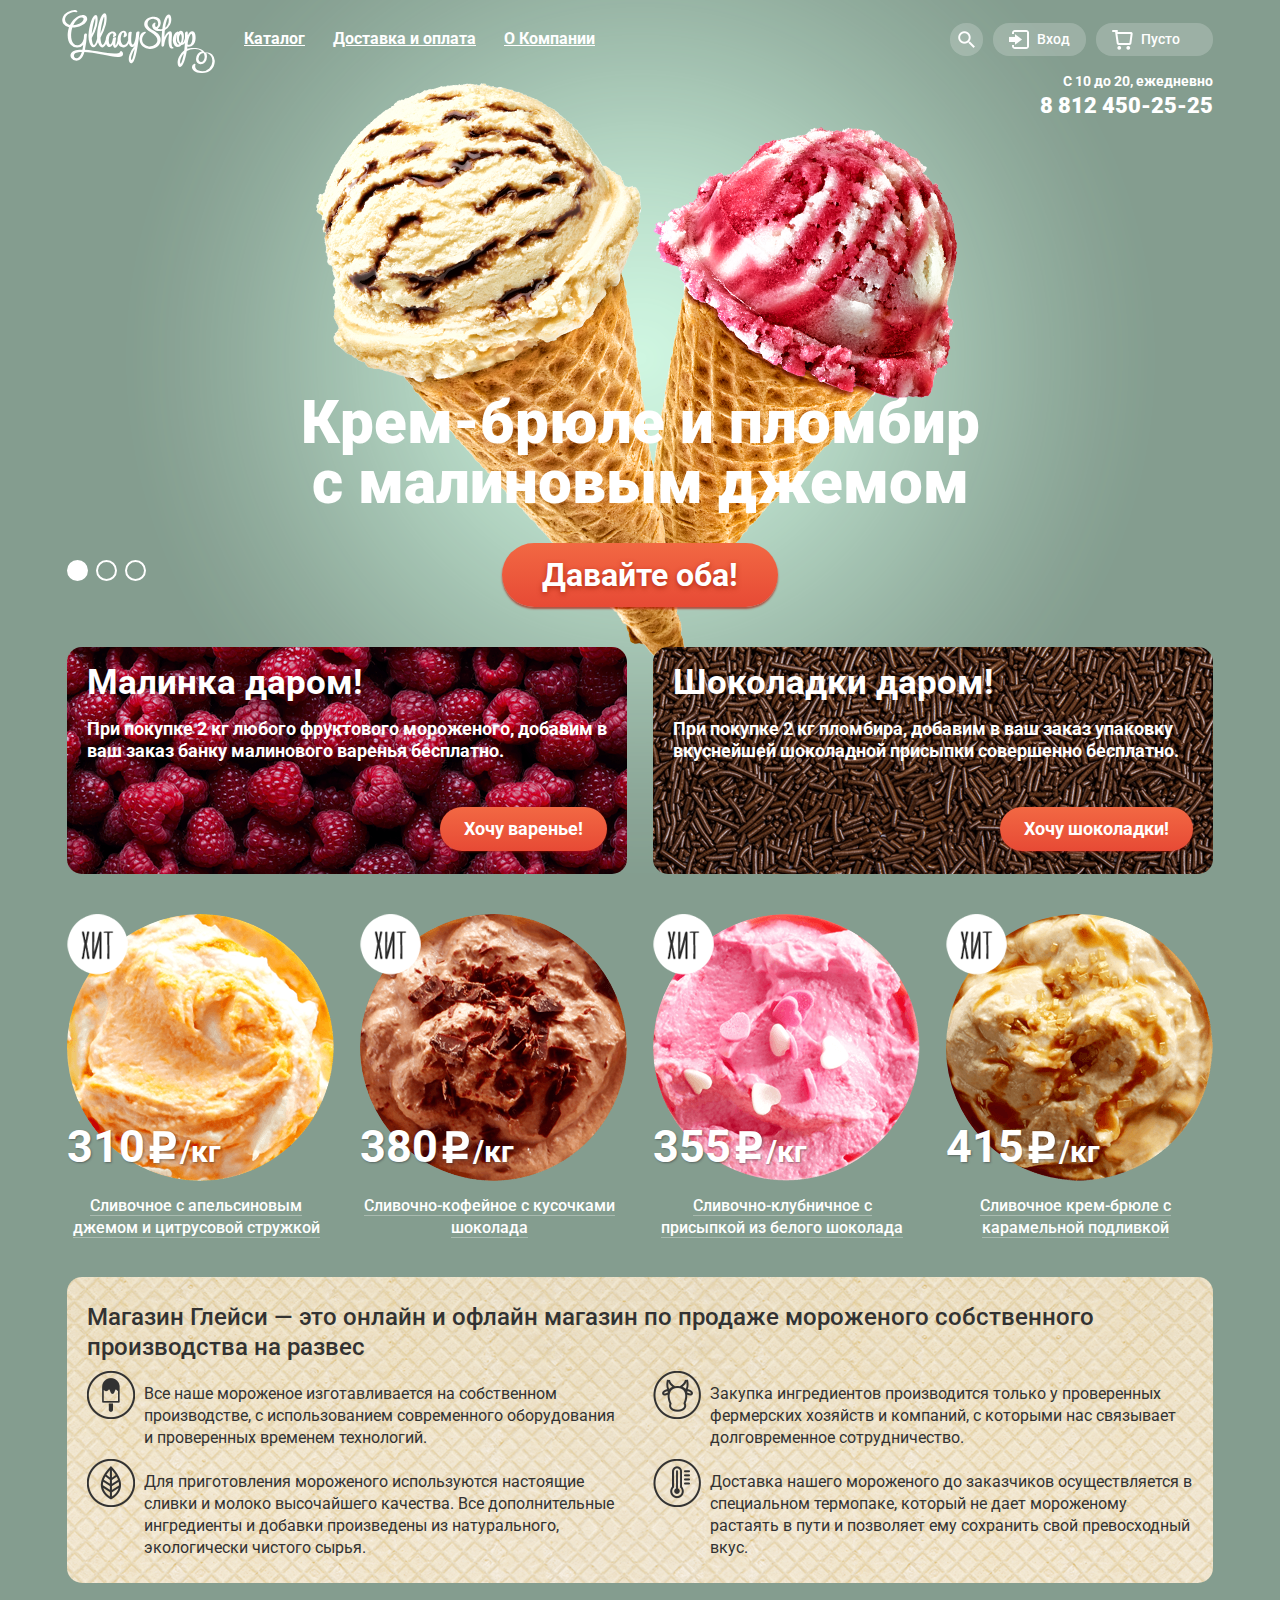
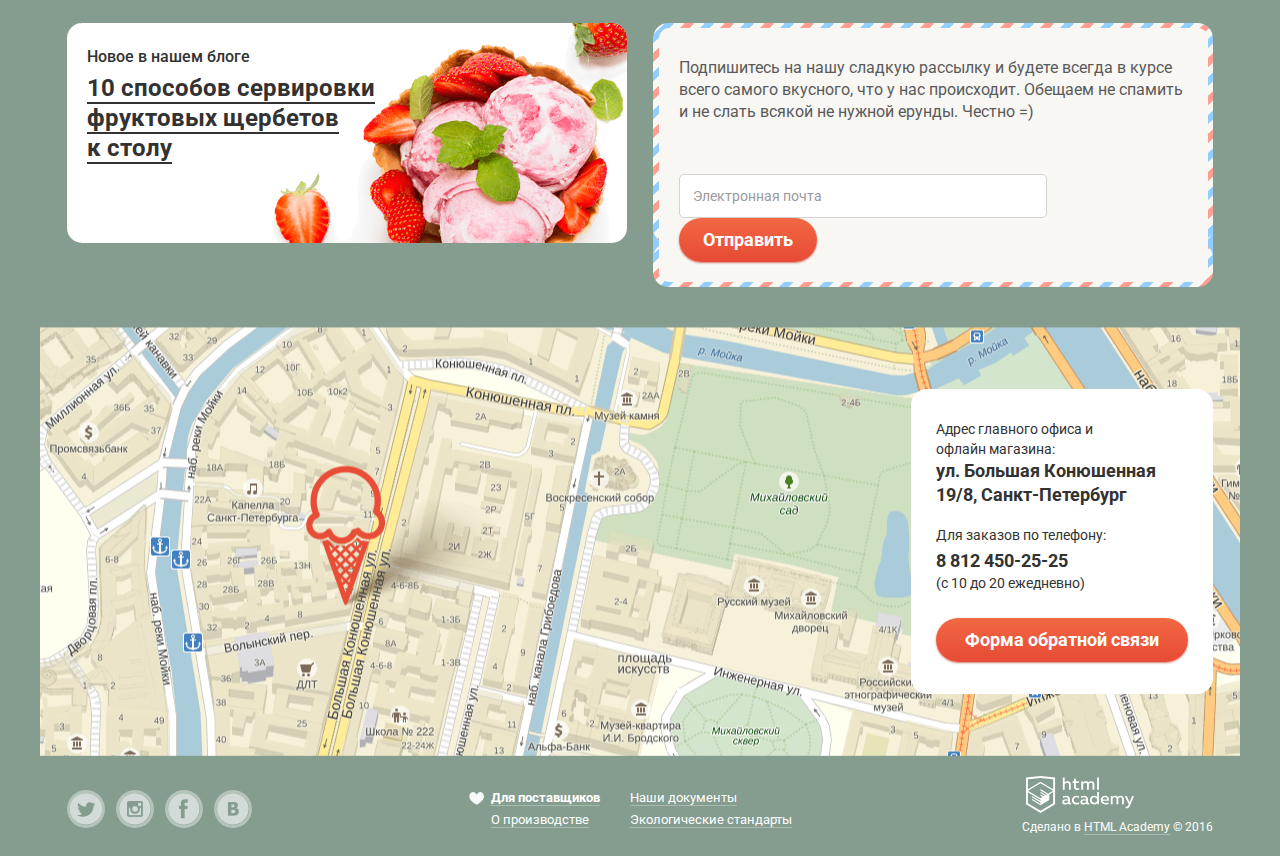
==== commit 265473f0: "Размечена часть фильтров" ====
--- a/index.html
+++ b/index.html
@@ -48,7 +48,7 @@
 			<!-- Личный кабинет и телефон магазина -->
 			<div class="main-right-block">
 				<!-- Личный кабинет -->
-				<div class="user-block" style="background-color: blue">
+				<div class="user-block">
 					<div class="search-wrap">
 						<a class="search" href="#" title="Поиск">Поиск</a>
 						<div class="search-appearance">
@@ -76,12 +76,10 @@
 					</div>
 					<div class="basket-wrap">
 						<a class="basket" href="#" title="Корзина">Пусто</a>
-						<div class="basket-appearance">
-						</div>
 					</div>
 				</div>
 				<!-- Телефон магазина -->
-				<div class="main-phone"  style="background-color: olive">
+				<div class="main-phone">
 					<p class="main-phone-time">С 10 до 20, ежедневно</p>
 					<p class="main-phone-number"><strong>8 812 450-25-25</strong></p>
 				</div>
--- a/css/style.css
+++ b/css/style.css
@@ -166,7 +166,7 @@
 	color: #ffffff;
 	background: #ef6441;
 	background: linear-gradient(to bottom, #f26843, #e74a35);
-	box-shadow: 0 1px 1px rgba(172, 16, 0, 0.64);
+	box-shadow: 0 1px 2px rgba(172, 16, 0, 0.54);
 	border: none;
 	border-radius: 46px;
 	outline: none;
@@ -176,7 +176,7 @@
 
 .btn:hover {
 	background: linear-gradient(to bottom, #f58669, #ec6f5e);
-	box-shadow: 0 1px 1px rgba(172, 16, 0, 1);
+	box-shadow: 0 1px 2px rgba(172, 16, 0, 1);
 }
 
 .btn:active {
@@ -192,16 +192,12 @@
 
 .main-header {
 	color: #ffffff;
-	/* Фон для сетки */
-	background-color: #2e8100;
 }
 
 .center {
 	width: 1146px;
 	margin: 0 auto;
 	padding: 0 27px;
-	/* Фон для сетки */
-	/*background-color: #db7093;*/
 }
 
 /* Шапка - Лого */
@@ -218,8 +214,6 @@
 	margin-top: 23px;
 	width: 700px;
 	float: left;
-	/* Фон для сетки */
-	background-color: #b0e0e6;
 }
 
 /* Шапка - Меню */
@@ -258,7 +252,8 @@
 }
 
 .main-navigation-item > a:active {
-	/* Сделать тень */
+	background-color: #f8f7f4;
+	box-shadow: inset 0 2px 2px #696969;
 }
 
 .main-navigation-item.active > a {
@@ -284,6 +279,7 @@
 	list-style: none;
 	background-color: #f8f7f4;
 	border-radius: 5px;
+	box-shadow: 0 20px 20px rgba(0, 0, 0, 0.4);
 }
 
 .main-navigation-item:hover .main-navigation-submenu {
@@ -306,7 +302,7 @@
 .main-navigation-submenu > li:first-child > a {
 	font-weight: bold;
 	color: #323232;
-	border-bottom: 1px solid #323232;
+	border-bottom: 1px solid rgba(50, 50, 50, 0.2);
 }
 
 /* Шапка - Меню - Субменю - Изменение фона кнопки при наведении */
@@ -370,8 +366,6 @@
 	float: right;
 	text-align: right;
 	font-size: 0px;
-	/* Фон для сетки */
-	background-color: #708090;
 }
 
 /* Шапка - Личный кабинет - Поиск */
@@ -385,7 +379,6 @@
 	line-height: 16px;
 	margin-right: 10px;
 	text-align: left;
-	background-color: #849d8f;
 }
 
 a.search {
@@ -420,6 +413,7 @@
 	padding: 0;
 	padding-top: 4px;
 	z-index: 5;
+	box-shadow: 0 20px 20px rgba(0, 0, 0, 0.4);
 }
 
 .search-form {
@@ -459,10 +453,10 @@
 
 /* Стили для placeholder */
 
-.search-form input::-webkit-input-placeholder {font: normal 14px/24px "Roboto", "Arial", "Helvetica", sans-serif; color: #999999; opacity:1}
-.search-form input::-moz-placeholder {font: normal 14px/24px "Roboto", "Arial", "Helvetica", sans-serif; color: #999999; opacity:1}
-.search-form input:-moz-placeholder {font: normal 14px/24px "Roboto", "Arial", "Helvetica", sans-serif; color: #999999; opacity:1}
-.search-form input:-ms-input-placeholder {font: normal 14px/24px "Roboto", "Arial", "Helvetica", sans-serif; color: #999999; opacity:1}
+.search-form input::-webkit-input-placeholder {font: normal 14px/24px "Roboto", "Arial", "Helvetica", sans-serif; color: #999999; opacity: 1}
+.search-form input::-moz-placeholder {font: normal 14px/24px "Roboto", "Arial", "Helvetica", sans-serif; color: #999999; opacity: 1}
+.search-form input:-moz-placeholder {font: normal 14px/24px "Roboto", "Arial", "Helvetica", sans-serif; color: #999999; opacity: 1}
+.search-form input:-ms-input-placeholder {font: normal 14px/24px "Roboto", "Arial", "Helvetica", sans-serif; color: #999999; opacity: 1}
 
 .search-form input:hover {
 	border-color: #999999;
@@ -473,6 +467,13 @@
 	border-color: #2e88e4;
 	box-shadow: inset 0 0 0 1px #2e88e4;
 }
+
+/* Стили для placeholder при фокусе */
+
+.search-form input:focus::-webkit-input-placeholder {opacity: 0;}
+.search-form input:focus::-moz-placeholder {opacity: 0;}
+.search-form input:focus:-moz-placeholder {opacity: 0;}
+.search-form input:focus:-ms-input-placeholder {opacity: 0;}
 
 /* Шапка - Личный кабинет - Поиск - Изменение фона кнопки при наведении */
 
@@ -501,7 +502,6 @@
 	line-height: 16px;
 	margin-right: 10px;
 	text-align: left;
-	background-color: #849d8f;
 }
 
 a.login {
@@ -539,6 +539,7 @@
 	padding: 0;
 	padding-top: 4px;
 	z-index: 5;
+	box-shadow: 0 20px 20px rgba(0, 0, 0, 0.4);
 }
 
 .login-form {
@@ -587,10 +588,10 @@
 
 /* Стили для placeholder */
 
-.login-form input::-webkit-input-placeholder {font: normal 14px/24px "Roboto", "Arial", "Helvetica", sans-serif; color: #999999; opacity:1}
-.login-form input::-moz-placeholder {font: normal 14px/24px "Roboto", "Arial", "Helvetica", sans-serif; color: #999999; opacity:1}
-.login-form input:-moz-placeholder {font: normal 14px/24px "Roboto", "Arial", "Helvetica", sans-serif; color: #999999; opacity:1}
-.login-form input:-ms-input-placeholder {font: normal 14px/24px "Roboto", "Arial", "Helvetica", sans-serif; color: #999999; opacity:1}
+.login-form input::-webkit-input-placeholder {font: normal 14px/24px "Roboto", "Arial", "Helvetica", sans-serif; color: #999999; opacity: 1}
+.login-form input::-moz-placeholder {font: normal 14px/24px "Roboto", "Arial", "Helvetica", sans-serif; color: #999999; opacity: 1}
+.login-form input:-moz-placeholder {font: normal 14px/24px "Roboto", "Arial", "Helvetica", sans-serif; color: #999999; opacity: 1}
+.login-form input:-ms-input-placeholder {font: normal 14px/24px "Roboto", "Arial", "Helvetica", sans-serif; color: #999999; opacity: 1}
 
 
 .login-form input:hover {
@@ -602,6 +603,13 @@
 	border-color: #2e88e4;
 	box-shadow: inset 0 0 0 1px #2e88e4;
 }
+
+/* Стили для placeholder при фокусе */
+
+.login-form input:focus::-webkit-input-placeholder {opacity: 0;}
+.login-form input:focus::-moz-placeholder {opacity: 0;}
+.login-form input:focus:-moz-placeholder {opacity: 0;}
+.login-form input:focus:-ms-input-placeholder {opacity: 0;}
 
 .login-forget-new {
 	display: inline-block;
@@ -655,7 +663,6 @@
 	font-weight: 500;
 	line-height: 16px;
 	text-align: left;
-	background-color: #849d8f;
 }
 
 a.basket {
@@ -687,7 +694,6 @@
 
 a.basket-full {
 	color: #323232;
-	background-color: #f8f7f4;
 }
 
 a.basket-full::before {
@@ -695,7 +701,7 @@
 }
 
 .basket-appearance {
-	display: none;
+	display: block;
 	position: absolute;
 	top: 100%;
 	right: 0;
@@ -703,6 +709,7 @@
 	padding: 0;
 	padding-top: 4px;
 	z-index: 5;
+	box-shadow: 0 20px 20px rgba(0, 0, 0, 0.4);
 }
 
 .basket-list {
@@ -720,6 +727,7 @@
 	padding: 0;
 	width: 100%;
 	text-align: left;
+
 	border-collapse: collapse;
 	border-bottom: 1px solid #333333;
 }
@@ -727,6 +735,8 @@
 .basket-table td {
 	border: 1px solid black;
 	padding: 0;
+	padding-right: 5px;
+	padding-bottom: 15px;
 	text-align: center;
 }
 
@@ -769,20 +779,16 @@
 }
 
 td.basket-cell-image {
-	width: 41px;
+	width: 35px;
 	padding: 0;
 }
 
 td.basket-cell-title {
-	padding-left: 8px;
-	padding-right: 8px;
-	width: 223px;
+	width: 235px;
 	text-align: left;
 }
 
 td.basket-cell-weight {
-	padding-left: 8px;
-	padding-right: 8px;
 	width: 105px;
 }
 
@@ -791,8 +797,6 @@
 }
 
 td.basket-cell-price {
-	padding-left: 8px;
-	padding-right: 8px;
 	width: 69px;
 }
 
@@ -839,8 +843,6 @@
 	font-size: 14px;
 	font-weight: bold;
 	line-height: 16px;
-	/* Фон для сетки */
-	background-color: green;
 }
 
 .main-phone-number {
@@ -850,8 +852,6 @@
 	font-size: 22px;
 	font-weight: 900;
 	line-height: 24px;
-	/* Фон для сетки */
-	background-color: orange;
 }
 
 /* Акции */
@@ -870,7 +870,6 @@
 	text-align: right;
 	font-weight: bold;
 	overflow: hidden;
-	/* Фон для сетки */
 	background: #75061e url("../img/background-raspberry.png") no-repeat center center;
 	border-radius: 15px;
 }
@@ -884,7 +883,6 @@
 	text-align: right;
 	font-weight: bold;
 	overflow: hidden;
-	/* Фон для сетки */
 	background: #593727 url("../img/background-chocolate.png") no-repeat center center;
 	border-radius: 15px;
 }
@@ -966,6 +964,7 @@
 	font-size: 45px;
 	font-weight: bold;
 	line-height: 45px;
+	text-shadow: 1px 1px 2px rgba(49, 50, 53, 0.5);
 	color: #ffffff;
 }
 
@@ -1035,6 +1034,7 @@
 	height: 405px;
 	background-color: rgba(255, 255, 255, 0.3);
 	border-radius: 5px;
+	box-shadow: 0 20px 20px rgba(0, 0, 0, 0.4);
 	z-index: -1;
 }
 
@@ -1161,7 +1161,6 @@
 .news-right-pattern {
 	width: 560px;
 	float: right;
-	/* Фон для сетки */
 	background: #92cdff url("../img/post-card.png");
 	border-radius: 15px;
 }
@@ -1220,10 +1219,10 @@
 
 /* Стили для placeholder */
 
-.subscription-form input::-webkit-input-placeholder {font: normal 14px/24px "Roboto", "Arial", "Helvetica", sans-serif; color: #999999; opacity:1}
-.subscription-form input::-moz-placeholder {font: normal 14px/24px "Roboto", "Arial", "Helvetica", sans-serif; color: #999999; opacity:1}
-.subscription-form input:-moz-placeholder {font: normal 14px/24px "Roboto", "Arial", "Helvetica", sans-serif; color: #999999; opacity:1}
-.subscription-form input:-ms-input-placeholder {font: normal 14px/24px "Roboto", "Arial", "Helvetica", sans-serif; color: #999999; opacity:1}
+.subscription-form input::-webkit-input-placeholder {font: normal 14px/24px "Roboto", "Arial", "Helvetica", sans-serif; color: #999999; opacity: 1}
+.subscription-form input::-moz-placeholder {font: normal 14px/24px "Roboto", "Arial", "Helvetica", sans-serif; color: #999999; opacity: 1}
+.subscription-form input:-moz-placeholder {font: normal 14px/24px "Roboto", "Arial", "Helvetica", sans-serif; color: #999999; opacity: 1}
+.subscription-form input:-ms-input-placeholder {font: normal 14px/24px "Roboto", "Arial", "Helvetica", sans-serif; color: #999999; opacity: 1}
 
 
 .subscription-form input:hover {
@@ -1236,12 +1235,18 @@
 	box-shadow: inset 0 0 0 1px #2e88e4;
 }
 
+/* Стили для placeholder при фокусе */
+
+.subscription-form input:focus::-webkit-input-placeholder {opacity: 0;}
+.subscription-form input:focus::-moz-placeholder {opacity: 0;}
+.subscription-form input:focus:-moz-placeholder {opacity: 0;}
+.subscription-form input:focus:-ms-input-placeholder {opacity: 0;}
+
 /* Карта */
 
 .map {
 	padding-top: 62px;
 	padding-bottom: 62px;
-	/* Фон для сетки */
 	background: transparent url("../img/map.png") no-repeat center center;
 }
 
@@ -1268,8 +1273,6 @@
 	font-weight: normal;
 	line-height: 20px;
 	color: #323232;
-
-	background-color: #f8f7f4;
 }
 
 strong.map-contact-address {
@@ -1363,18 +1366,12 @@
 	overflow: auto;
 }
 
-/*.feedback-form input.feedback-text::-webkit-input-placeholder {}
-.feedback-form input.feedback-text::-moz-placeholder {}
-.feedback-form input.feedback-text:-moz-placeholder {}
-.feedback-form input.feedback-text:-ms-input-placeholder {}
-*/
-
 /* Стили для placeholder */
 
-.feedback-input::-webkit-input-placeholder {font: normal 16px/24px "Roboto", "Arial", "Helvetica", sans-serif; color: #999999; opacity:1}
-.feedback-input::-moz-placeholder {font: normal 16px/24px "Roboto", "Arial", "Helvetica", sans-serif; color: #999999; opacity:1}
-.feedback-input:-moz-placeholder {font: normal 16px/24px "Roboto", "Arial", "Helvetica", sans-serif; color: #999999; opacity:1}
-.feedback-input:-ms-input-placeholder {font: normal 16px/24px "Roboto", "Arial", "Helvetica", sans-serif; color: #999999; opacity:1}
+.feedback-input::-webkit-input-placeholder {font: normal 16px/24px "Roboto", "Arial", "Helvetica", sans-serif; color: #999999; opacity: 1}
+.feedback-input::-moz-placeholder {font: normal 16px/24px "Roboto", "Arial", "Helvetica", sans-serif; color: #999999; opacity: 1}
+.feedback-input:-moz-placeholder {font: normal 16px/24px "Roboto", "Arial", "Helvetica", sans-serif; color: #999999; opacity: 1}
+.feedback-input:-ms-input-placeholder {font: normal 16px/24px "Roboto", "Arial", "Helvetica", sans-serif; color: #999999; opacity: 1}
 
 
 .feedback-input:hover {
@@ -1476,7 +1473,9 @@
 .social-btn:active {
 	opacity: 1;
 	border-color: rgba(255, 255, 255, 0.7);
-	box-shadow: 0 0 0 1px rgba(255, 255, 255, 0.7);
+	box-shadow:
+		0 0 0 1px rgba(255, 255, 255, 0.7),
+		inset 0 2px 2px #888888;
 }
 
 .social-btn-tw {
@@ -1590,6 +1589,10 @@
 
 /* Стили только для catalog.html */
 
+.content-header {
+	margin-top: -20px;
+}
+
 h1.content-title {
 	margin: 0;
 	margin-bottom: 20px;
@@ -1608,24 +1611,40 @@
 
 .breadcrumbs {
 	margin: 0;
+}
+
+.breadcrumbs ul {
+	margin: 0;
+	padding: 0;
+	list-style: none;
+}
+
+.breadcrumbs li {
+	display: inline-block;
+	vertical-align: middle;
+	margin-right: 18px;
+	position: relative;
 	font-size: 14px;
 	line-height: 16px;
 	font-weight: normal;
-	text-decoration: none;
-}
-
-.breadcrumbs ul {
-	margin: 0;
-	padding: 0;
-	list-style: none;
-}
-
-.breadcrumbs li {
-	position: relative;
-	display: inline;
+}
+
+.breadcrumbs li::after {
+	position: absolute;
+	content: "»";
+	top: 0;
+	right: -13px;
+}
+
+.breadcrumbs li:last-child::after {
+	position: absolute;
+	content: "";
+	top: 0;
+	right: 0;
 }
 
 .breadcrumbs a {
+	display: block;
 	color: #ffffff;
 	text-decoration: none;
 	border-bottom: 1px solid rgba(255, 255, 255, 0.3);
@@ -1639,32 +1658,188 @@
 /* Фильтры */
 
 .content-filter form {
-	display: inline-block;
-	vertical-align: middle;
-	font-size: 14px;
-	line-height: 16px;
-	font-weight: normal;
 	color: #ffffff;
 }
 
 .content-filter fieldset {
-	margin: 0;
+	display: inline-block;
+	vertical-align: bottom;
+	font-size: 0;
+	margin: 0;
+	margin-right: 14px;
 	padding: 0;
 	border: 0;
 	text-align: left;
-}
-
-.content-filter-sorting {
-	width: 193px;
 }
 
 .content-filter legend {
 	margin-left: 15px;
 	padding-bottom: 5px;
-}
-
-
-
+	font-size: 14px;
+	line-height: 16px;
+	font-weight: 500;
+}
+
+/* Сортировка */
+
+.sorting-wrap {
+	display: inline-block;
+	vertical-align: middle;
+	padding: 9px 16px;
+	font-size: 0;
+	background-color: rgba(255, 255, 255, 0.2);
+	border-radius: 20px;
+}
+
+.sorting-wrap option {
+
+}
+
+/* Жирность */
+
+.fat-wrap {
+	display: inline-block;
+	vertical-align: middle;
+	padding: 9px 16px;
+	font-size: 0;
+	background-color: rgba(255, 255, 255, 0.2);
+	border-radius: 20px;
+}
+
+.fat-wrap input[type="radio"] {
+  display: none;
+}
+
+.fat-wrap label {
+	position: relative;
+	cursor: pointer;
+	margin: 0;
+	padding: 0;
+	padding-left: 30px;
+	margin-right: 20px;
+	font-size: 16px;
+	line-height: 18px;
+	font-weight: 500;
+}
+
+.fat-wrap label:last-child {
+	margin-right: 0;
+}
+
+.fat-wrap input[type="radio"] + .radio-indicator {
+	position: absolute;
+	top: 0;
+	left: 0;
+	width: 20px;
+	height: 20px;
+	border: 1px solid #ffffff;
+	border-radius: 50%;
+	background: transparent;
+}
+
+.fat-wrap input[type="radio"] + .radio-indicator:hover {
+	box-shadow: inset 0 0 0 1px #ffffff;
+}
+
+.fat-wrap input[type="radio"]:checked + .radio-indicator {
+	box-shadow: inset 0 0 0 1px #ffffff;
+}
+
+.fat-wrap input[type="radio"]:checked + .radio-indicator::before {
+	position: absolute;
+	content: "";
+	top: 4px;
+	left: 4px;
+	width: 12px;
+	height: 12px;
+	box-sizing: border-box;
+	border: 6px solid #ffffff;
+	border-radius: 50%;
+	background: transparent;
+}
+
+/* Наполнители */
+
+.filler-wrap {
+	display: inline-block;
+	vertical-align: middle;
+	padding: 9px 16px;
+	font-size: 0;
+	background-color: rgba(255, 255, 255, 0.2);
+	border-radius: 20px;
+}
+
+.filler-wrap input[type="checkbox"] {
+  display: none;
+}
+
+.filler-wrap label {
+	position: relative;
+	cursor: pointer;
+	margin: 0;
+	padding: 0;
+	padding-left: 32px;
+	margin-right: 20px;
+	font-size: 16px;
+	line-height: 18px;
+	font-weight: 500;
+}
+
+.filler-wrap label:last-child {
+	margin-right: 0;
+}
+
+.filler-wrap input[type="checkbox"] + .checkbox-indicator {
+	position: absolute;
+	top: 0;
+	left: 0;
+	width: 20px;
+	height: 20px;
+	border-radius: 4px;
+	background: transparent url("../img/sprite/checkbox-off.png") no-repeat;
+	box-shadow: inset 0 0 0 1px #ffffff;
+}
+
+.filler-wrap input[type="checkbox"] + .checkbox-indicator:hover {
+	border-radius: 4px;
+	box-shadow: inset 0 0 0 2px #ffffff;
+}
+
+.filler-wrap input[type="checkbox"]:checked + .checkbox-indicator {
+	border-radius: 4px;
+	box-shadow: inset 0 0 0 2px #ffffff;
+	background: transparent url("../img/sprite/checkbox-on.png") no-repeat;
+}
+
+/* Кнопка "Применить" */
+
+.content-filter-btn {
+	display: inline-block;
+	padding: 7px 14px;
+	width: 144px;
+	font: 500 16px/18px "Roboto", "Arial", "Helvetica", sans-serif;
+	vertical-align: bottom;
+	text-align: center;
+	color: #ffffff;
+	background: rgba(255, 255, 255, 0.2);
+	border: 2px solid #ffffff;
+	border-radius: 20px;
+	outline: none;
+	text-decoration: none;
+	cursor: pointer;
+}
+
+.content-filter-btn:hover {
+	color: #323232;
+	background-color: #ffffff;
+}
+
+.content-filter-btn:active {
+	color: #323232;
+	background-color: #ededed;
+	border-color: #ededed;
+	box-shadow: inset 0 2px 2px #696969;
+}
 
 /* Страницы каталога */
 
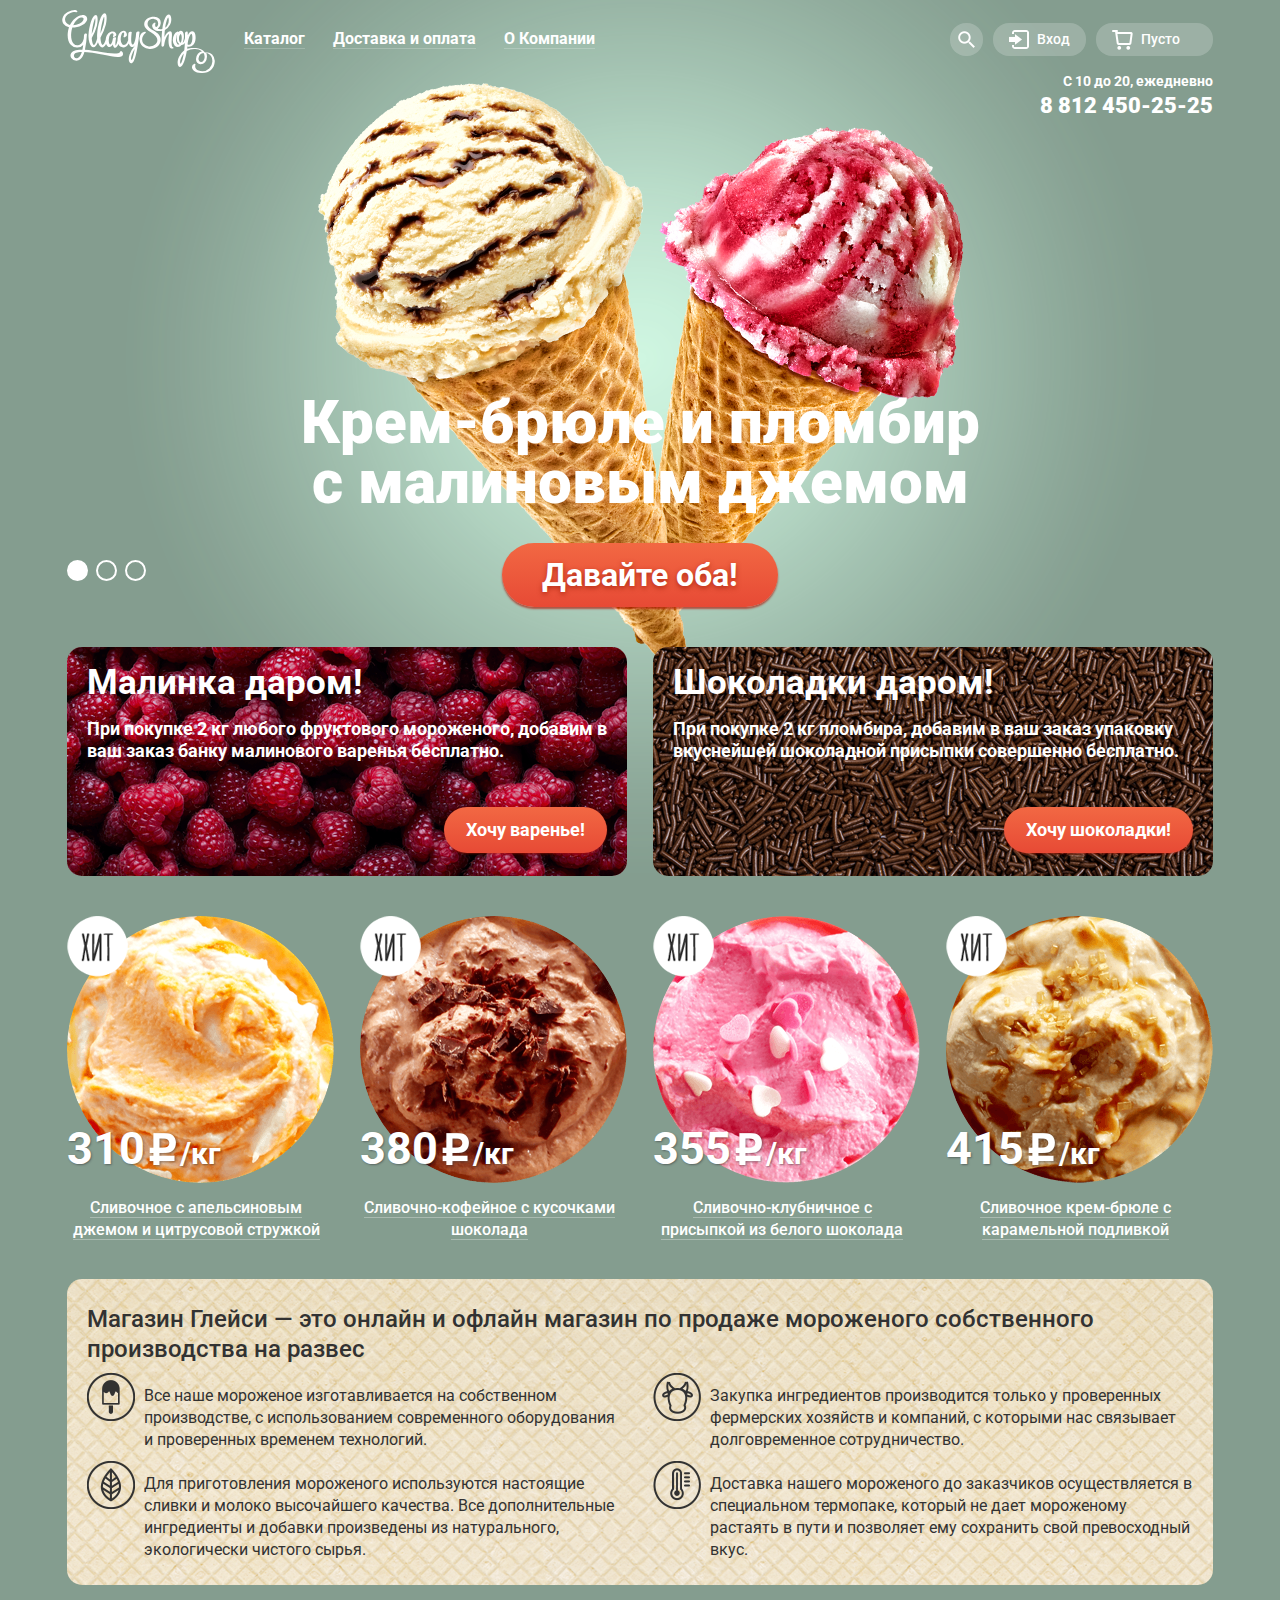
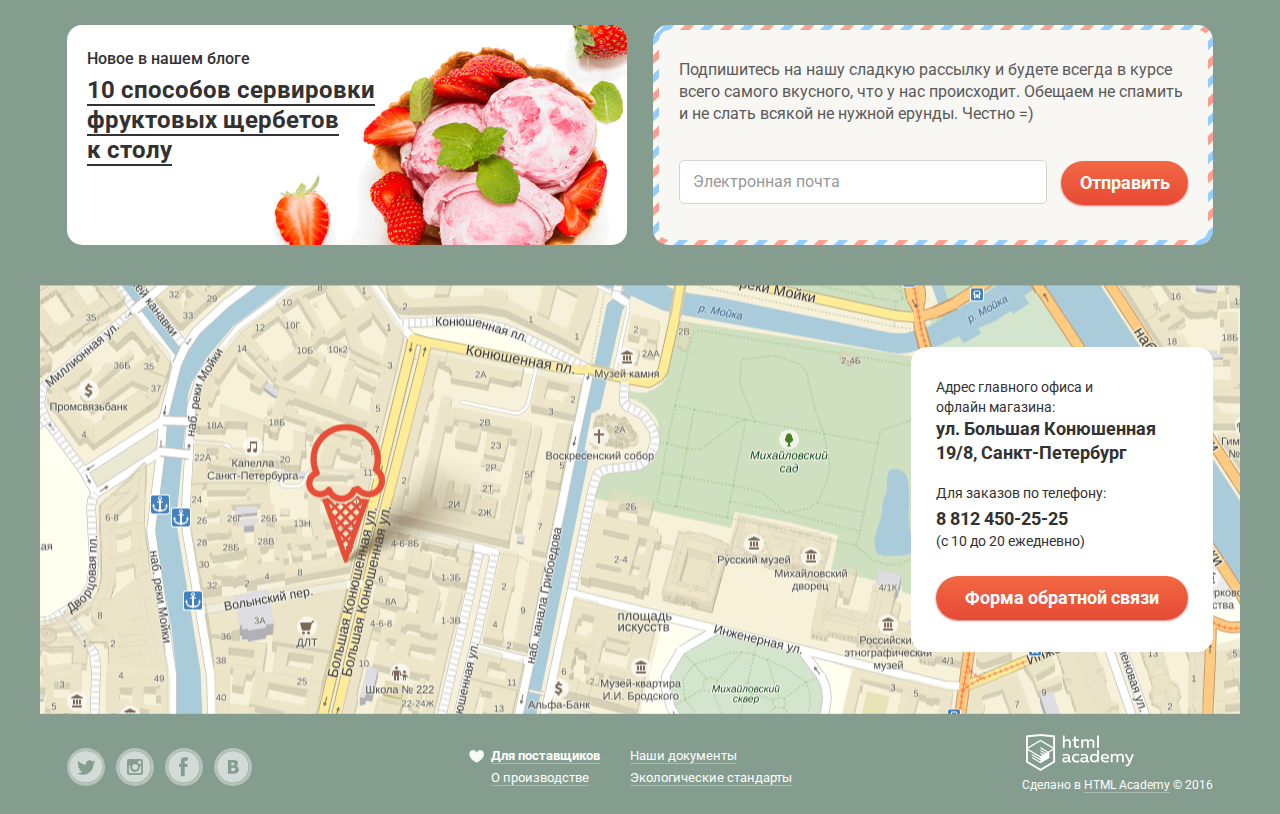
==== commit 6d1c0211: "Задание #33" ====
--- a/index.html
+++ b/index.html
@@ -66,7 +66,7 @@
 								<label for="login-email">Электронная почта</label>
 								<input class="login-password" type="password" name="login-password" placeholder="Пароль">
 								<label for="login-password">Пароль</label>
-								<button class="btn" type="submit">Войти</button>
+								<button class="btn login-btn" type="submit">Войти</button>
 								<div class="login-forget-new">
 									<a href="#">Забыли пароль?</a>
 									<a href="#">Новая регистрация</a>
@@ -113,12 +113,12 @@
 			<section class="action-left">
 				<h2 class="action-title">Малинка даром!</h2>
 				<p>При покупке 2 кг любого фруктового мороженого, добавим в ваш заказ банку малинового варенья бесплатно.</p>
-				<a class="btn" href="#">Хочу варенье!</a>
+				<a class="btn action-btn" href="#">Хочу варенье!</a>
 			</section>
 			<section class="action-right">
 				<h2 class="action-title">Шоколадки даром!</h2>
 				<p>При покупке 2 кг пломбира, добавим в ваш заказ упаковку вкуснейшей шоколадной присыпки совершенно бесплатно.</p>
-				<a class="btn" href="#">Хочу шоколадки!</a>
+				<a class="btn action-btn" href="#">Хочу шоколадки!</a>
 			</section>
 		</section>
 		<!-- Популярные товары -->
@@ -204,7 +204,7 @@
 					<form class="subscription-form" action="#" method="post">
 						<input class="subscription-email" type="email" name="subscription-email" placeholder="Электронная почта">
 						<label for="subscription-email">Электронная почта</label>
-						<button class="btn" type="submit">Отправить</button>
+						<button class="btn subscription-btn" type="submit">Отправить</button>
 					</form>
 				</div>
 			</section>
--- a/css/style.css
+++ b/css/style.css
@@ -184,10 +184,6 @@
 	box-shadow: inset 0 2px 2px rgba(172, 16, 0, 1);
 }
 
-.feedback-btn {
-	display: block;
-}
-
 /* Шапка */
 
 .main-header {
@@ -242,6 +238,17 @@
 	color: #ffffff;
 	font-size: 16px;
 	font-weight: bold;
+	text-decoration: none;
+}
+
+.main-navigation-item > a:after {
+	content: "";
+	position: absolute;
+	bottom: 6px;
+	left: 14px;
+	right: 14px;
+	height: 1px;
+	background-color: rgba(255, 255, 255, 0.2);
 }
 
 .main-navigation-item > a:hover {
@@ -651,6 +658,11 @@
 .login-wrap:hover .login-appearance {
 	display: block;
 	z-index: 10;
+}
+
+.login-btn {
+	padding: 10px 10px;
+	width: 100px;
 }
 
 /* Шапка - Личный кабинет - Корзина */
@@ -906,6 +918,10 @@
 	color: #ffffff;
 }
 
+.action-btn {
+	padding: 11px 22px;
+}
+
 /* Популярные товары, Каталог */
 
 .catalog-list {
@@ -1177,7 +1193,7 @@
 .news-right p {
 	margin: 0;
 	margin-bottom: 20px;
-	min-height: 97px;
+	min-height: 81px;
 	font-size: 16px;
 	font-weight: normal;
 	line-height: 22px;
@@ -1186,6 +1202,7 @@
 
 .subscription-form {
 	position: relative;
+	margin-bottom: 15px;
 }
 
 .subscription-form input {
@@ -1213,16 +1230,21 @@
 	color: #5b9ddf;
 }
 
+.subscription-btn {
+	padding: 10px 10px;
+	width: 127px;
+}
+
 .subscription-form input:focus + label {
 	display: block;
 }
 
 /* Стили для placeholder */
 
-.subscription-form input::-webkit-input-placeholder {font: normal 14px/24px "Roboto", "Arial", "Helvetica", sans-serif; color: #999999; opacity: 1}
-.subscription-form input::-moz-placeholder {font: normal 14px/24px "Roboto", "Arial", "Helvetica", sans-serif; color: #999999; opacity: 1}
-.subscription-form input:-moz-placeholder {font: normal 14px/24px "Roboto", "Arial", "Helvetica", sans-serif; color: #999999; opacity: 1}
-.subscription-form input:-ms-input-placeholder {font: normal 14px/24px "Roboto", "Arial", "Helvetica", sans-serif; color: #999999; opacity: 1}
+.subscription-form input::-webkit-input-placeholder {font: normal 16px/18px "Roboto", "Arial", "Helvetica", sans-serif; color: #999999; opacity: 1}
+.subscription-form input::-moz-placeholder {font: normal 16px/18px "Roboto", "Arial", "Helvetica", sans-serif; color: #999999; opacity: 1}
+.subscription-form input:-moz-placeholder {font: normal 16px/18px "Roboto", "Arial", "Helvetica", sans-serif; color: #999999; opacity: 1}
+.subscription-form input:-ms-input-placeholder {font: normal 16px/18px "Roboto", "Arial", "Helvetica", sans-serif; color: #999999; opacity: 1}
 
 
 .subscription-form input:hover {
@@ -1388,6 +1410,10 @@
 	display: block;
 }
 
+.feedback-btn {
+	display: block;
+}
+
 .feedback-overlay {
 	position: fixed;
 	top: 0;
@@ -1686,13 +1712,33 @@
 	display: inline-block;
 	vertical-align: middle;
 	padding: 9px 16px;
-	font-size: 0;
+	color: #ffffff;
+	font-size: 16px;
+	line-height: 18px;
+	font-weight: 500;
 	background-color: rgba(255, 255, 255, 0.2);
 	border-radius: 20px;
 }
 
+.sorting-wrap:hover {
+	background-color: #ffffff;
+}
+
+.sorting-wrap:hover select {
+	color: #323232;
+}
+
+.sorting-wrap select {
+	color: #ffffff;
+	background-color: transparent;
+	border: none;
+}
+
 .sorting-wrap option {
-
+	font-size: 14px;
+	line-height: 16px;
+	font-weight: normal;
+	color: #323232;
 }
 
 /* Жирность */
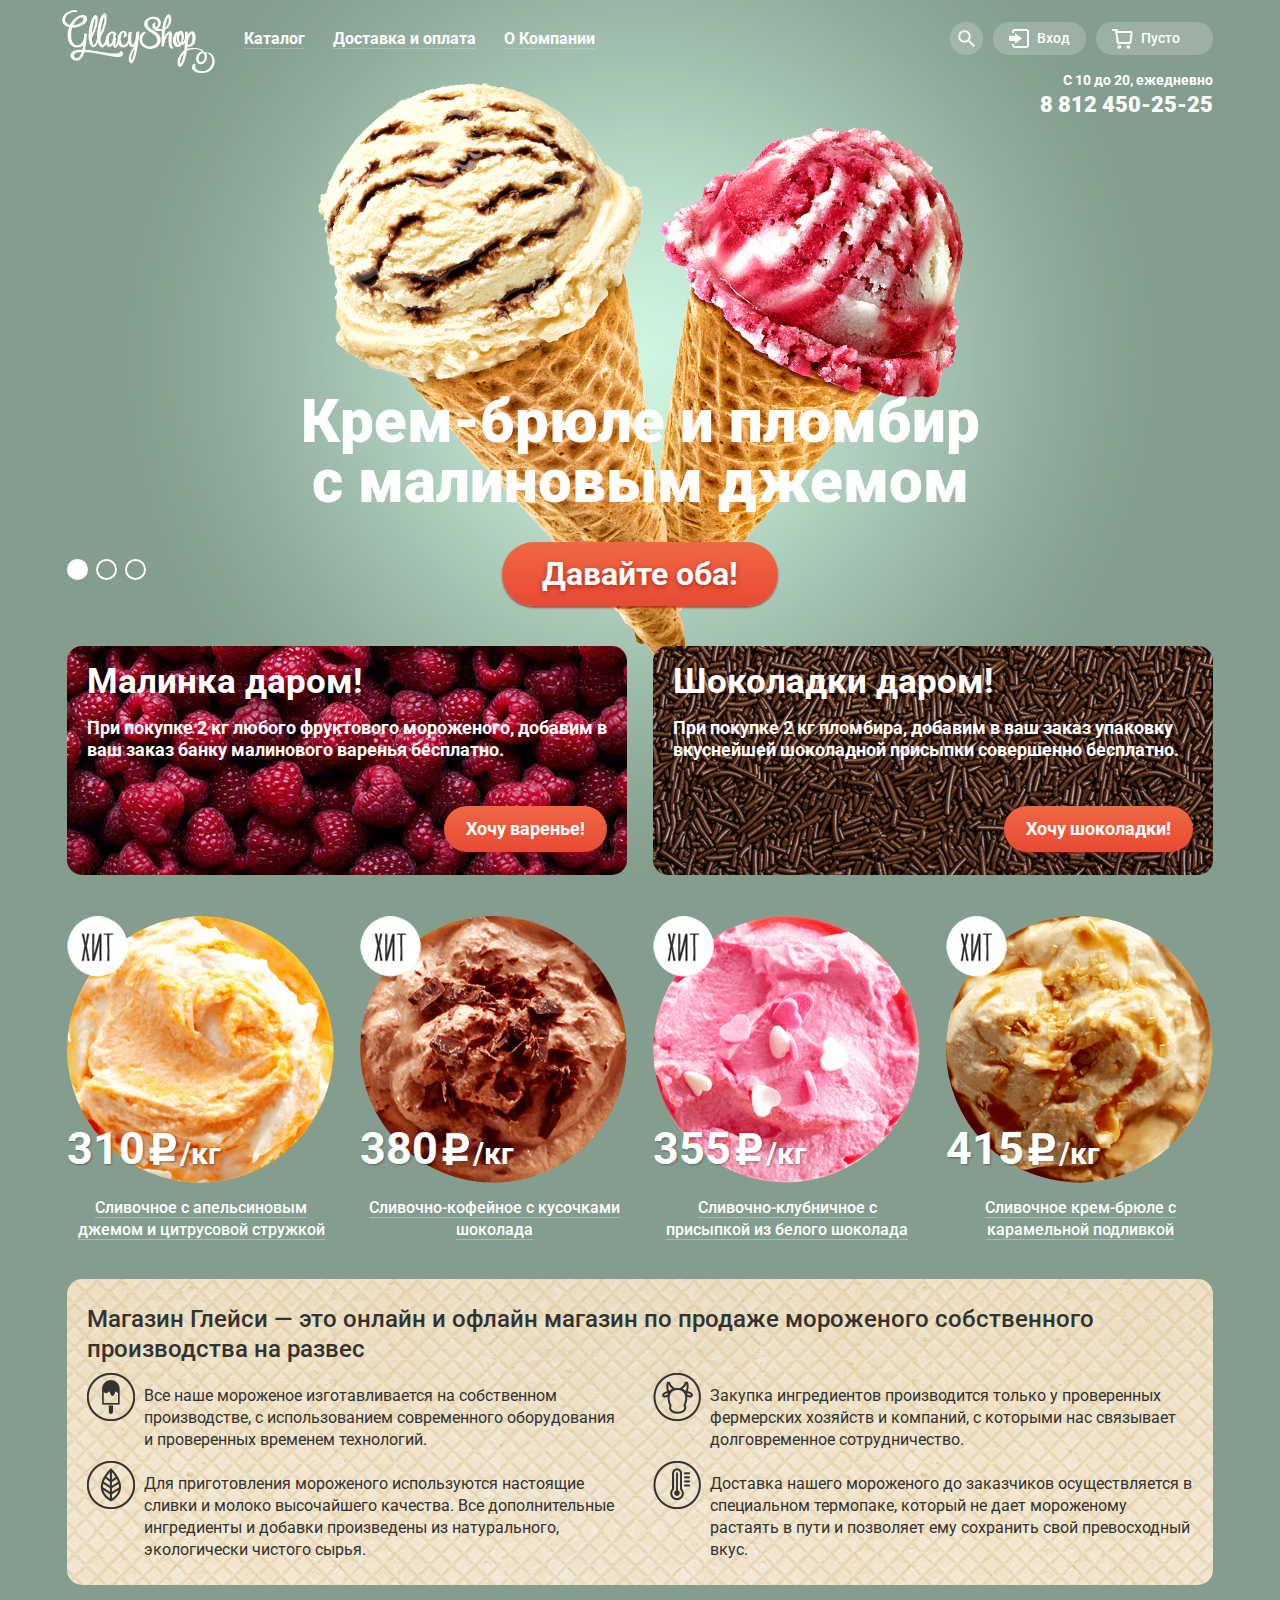
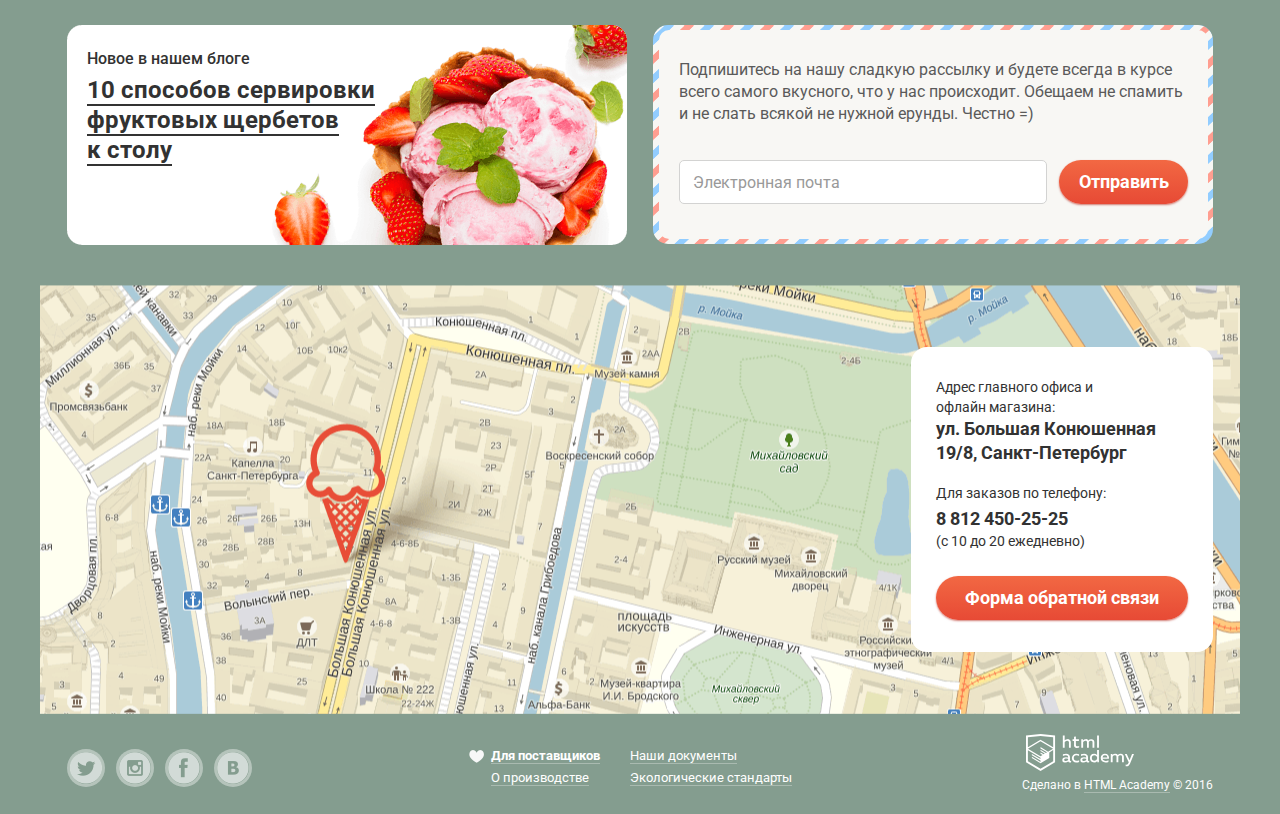
==== commit c857629a: "Сдача проекта" ====
--- a/index.html
+++ b/index.html
@@ -53,7 +53,7 @@
 						<a class="search" href="#" title="Поиск">Поиск</a>
 						<div class="search-appearance">
 							<form class="search-form" name="search-form" action="#" method="get">
-								<input class="search-request" type="search" name="search-request" placeholder="Что ищем?">
+								<input class="search-request" type="search" name="search-request" id="search-request" placeholder="Что ищем?">
 								<label for="search-request">Что ищем?</label>
 							</form>
 						</div>
@@ -62,11 +62,15 @@
 						<a class="login" href="#" title="Вход">Вход</a>
 						<div class="login-appearance">
 							<form class="login-form" name="search-form" action="#" method="post">
-								<input class="login-email" type="email" name="login-email" placeholder="Электронная почта">
-								<label for="login-email">Электронная почта</label>
-								<input class="login-password" type="password" name="login-password" placeholder="Пароль">
-								<label for="login-password">Пароль</label>
-								<button class="btn login-btn" type="submit">Войти</button>
+								<div class="login-input-wrap">
+									<input class="login-email" type="email" name="login-email" id="login-email" placeholder="Электронная почта">
+									<label for="login-email">Электронная почта</label>
+								</div>
+								<div class="login-input-wrap">
+									<input class="login-password" type="password" name="login-password" id="login-password" placeholder="Пароль">
+									<label for="login-password">Пароль</label>
+								</div>
+								<button class="btn" type="submit">Войти</button>
 								<div class="login-forget-new">
 									<a href="#">Забыли пароль?</a>
 									<a href="#">Новая регистрация</a>
@@ -202,7 +206,7 @@
 				<div class="news-right">
 					<p class="news-right-text">Подпишитесь на нашу сладкую рассылку и будете всегда в курсе всего самого вкусного, что у нас происходит. Обещаем не спамить и не слать всякой не нужной ерунды. Честно =)</p>
 					<form class="subscription-form" action="#" method="post">
-						<input class="subscription-email" type="email" name="subscription-email" placeholder="Электронная почта">
+						<input class="subscription-email" type="email" name="subscription-email" id="subscription-email" placeholder="Электронная почта">
 						<label for="subscription-email">Электронная почта</label>
 						<button class="btn subscription-btn" type="submit">Отправить</button>
 					</form>
@@ -230,9 +234,18 @@
 							<button class="feedback-form-close" type="button" title="Закрыть">Закрыть</button>
 							<h2 class="feedback-title">Мы обязательно вам ответим!</h2>
 							<fieldset class="feedback-data">
-								<input class="feedback-input feedback-name" type="text" name="feedback-name" placeholder="Как вас зовут?">
-								<input class="feedback-input feedback-email" type="email" name="feedback-email" placeholder="Ваша почта для ответа?">
-								<textarea class="feedback-input feedback-text" name="feedback-text" placeholder="Напишите что-нибудь..."></textarea>
+								<div class="feedback-input-wrap">
+									<input class="feedback-input feedback-name" type="text" name="feedback-name" id="feedback-name" placeholder="Как вас зовут?">
+									<label for="feedback-name">Как вас зовут?</label>
+								</div>
+								<div class="feedback-input-wrap">
+									<input class="feedback-input feedback-email" type="email" name="feedback-email" id="feedback-email" placeholder="Ваша почта для ответа?">
+									<label for="feedback-email">Ваша почта для ответа?</label>
+								</div>
+								<div class="feedback-input-wrap">
+									<textarea class="feedback-input feedback-text" name="feedback-text" id="feedback-text" placeholder="Напишите что-нибудь..."></textarea>
+									<label for="feedback-text">Напишите что-нибудь...</label>
+								</div>
 							</fieldset>
 							<button class="btn" type="submit">Отправить</button>
 						</form>
--- a/css/style.css
+++ b/css/style.css
@@ -184,6 +184,28 @@
 	box-shadow: inset 0 2px 2px rgba(172, 16, 0, 1);
 }
 
+.login-btn {
+	padding: 10px 10px;
+	width: 100px;
+}
+
+.action-btn {
+	padding: 11px 22px;
+}
+
+.subscription-btn {
+	padding: 10px 10px;
+	width: 129px;
+}
+
+.feedback-btn {
+	display: block;
+}
+
+.basket-btn {
+	padding: 10px 14px;
+}
+
 /* Шапка */
 
 .main-header {
@@ -196,7 +218,7 @@
 	padding: 0 27px;
 }
 
-/* Шапка - Лого */
+/* Лого */
 
 .main-logo {
 	margin-top: 10px;
@@ -212,7 +234,7 @@
 	float: left;
 }
 
-/* Шапка - Меню */
+/* Меню */
 
 .main-navigation-menu {
 	position: relative;
@@ -241,7 +263,7 @@
 	text-decoration: none;
 }
 
-.main-navigation-item > a:after {
+.main-navigation-item > a::after {
 	content: "";
 	position: absolute;
 	bottom: 6px;
@@ -258,17 +280,31 @@
 	border-radius: 32px;
 }
 
+.main-navigation-item > a:hover::after {
+	display: none;
+}
+
 .main-navigation-item > a:active {
 	background-color: #f8f7f4;
 	box-shadow: inset 0 2px 2px #696969;
 }
 
+.main-navigation-item > a:active::after {
+	display: none;
+}
+
 .main-navigation-item.active > a {
 	color: #ffffff;
 	text-decoration: none;
 	background-color: #d07058;
 	border-radius: 32px;
 }
+
+.main-navigation-item.active > a::after {
+	display: none;
+}
+
+/* Субменю */
 
 .submenu-wrap {
 	position: absolute;
@@ -307,12 +343,22 @@
 }
 
 .main-navigation-submenu > li:first-child > a {
+	position: relative;
 	font-weight: bold;
 	color: #323232;
-	border-bottom: 1px solid rgba(50, 50, 50, 0.2);
-}
-
-/* Шапка - Меню - Субменю - Изменение фона кнопки при наведении */
+}
+
+.main-navigation-submenu > li:first-child > a::after {
+	content: "";
+	position: absolute;
+	bottom: 0;
+	left: 6px;
+	right: 9px;
+	height: 1px;
+	background-color: rgba(50, 50, 50, 0.2);
+}
+
+/* Изменение фона кнопки при наведении */
 
 .main-navigation-submenu > li:hover {
 	background-color: #fbded7;
@@ -328,7 +374,7 @@
 	border-radius: 0 0 5px 5px;
 }
 
-/* Шапка - Меню - Субменю - Изменение фона активной кнопки */
+/* Изменение фона активной кнопки */
 
 .main-navigation-submenu > li > a:active {
 	background-color: #f6b5a5;
@@ -344,7 +390,7 @@
 	border-radius: 0 0 5px 5px;
 }
 
-/* Шапка - Меню - Субменю - Изменение фона текущей кнопки */
+/* Изменение фона текущей кнопки */
 
 .main-navigation-submenu li.active > a {
 	color: #ffffff;
@@ -363,11 +409,11 @@
 	border-radius: 0 0 5px 5px;
 }
 
-/* Шапка - Личный кабинет */
+/* Личный кабинет */
 
 .main-right-block {
 	margin: 0;
-	margin-top: 23px;
+	margin-top: 22px;
 	padding: 0;
 	max-width: 267px;
 	float: right;
@@ -375,7 +421,7 @@
 	font-size: 0px;
 }
 
-/* Шапка - Личный кабинет - Поиск */
+/* Поиск */
 
 .search-wrap {
 	display: inline-block;
@@ -432,6 +478,7 @@
 
 .search-form input {
 	width: 100%;
+	height: 44px;
 	margin: 0;
 	padding: 9px 13px;
 	font: bold 16px/24px "Roboto", "Arial", "Helvetica", sans-serif;
@@ -460,10 +507,32 @@
 
 /* Стили для placeholder */
 
-.search-form input::-webkit-input-placeholder {font: normal 14px/24px "Roboto", "Arial", "Helvetica", sans-serif; color: #999999; opacity: 1}
-.search-form input::-moz-placeholder {font: normal 14px/24px "Roboto", "Arial", "Helvetica", sans-serif; color: #999999; opacity: 1}
-.search-form input:-moz-placeholder {font: normal 14px/24px "Roboto", "Arial", "Helvetica", sans-serif; color: #999999; opacity: 1}
-.search-form input:-ms-input-placeholder {font: normal 14px/24px "Roboto", "Arial", "Helvetica", sans-serif; color: #999999; opacity: 1}
+.search-form input::-webkit-input-placeholder {
+	font: normal 14px/24px "Roboto", "Arial", "Helvetica", sans-serif;
+	color: #999999;
+	opacity: 1
+}
+
+.search-form input::-moz-placeholder {
+	font: normal 14px/24px "Roboto", "Arial", "Helvetica",
+	sans-serif;
+	color: #999999;
+	opacity: 1
+}
+
+.search-form input:-moz-placeholder {
+	font: normal 14px/24px "Roboto", "Arial", "Helvetica",
+	sans-serif;
+	color: #999999;
+	opacity: 1
+}
+
+.search-form input:-ms-input-placeholder {
+	font: normal 14px/24px "Roboto", "Arial", "Helvetica",
+	sans-serif;
+	color: #999999;
+	opacity: 1
+}
 
 .search-form input:hover {
 	border-color: #999999;
@@ -475,14 +544,25 @@
 	box-shadow: inset 0 0 0 1px #2e88e4;
 }
 
-/* Стили для placeholder при фокусе */
-
-.search-form input:focus::-webkit-input-placeholder {opacity: 0;}
-.search-form input:focus::-moz-placeholder {opacity: 0;}
-.search-form input:focus:-moz-placeholder {opacity: 0;}
-.search-form input:focus:-ms-input-placeholder {opacity: 0;}
-
-/* Шапка - Личный кабинет - Поиск - Изменение фона кнопки при наведении */
+/* Стили для placeholder в фокусе */
+
+.search-form input:focus::-webkit-input-placeholder {
+	opacity: 0;
+}
+
+.search-form input:focus::-moz-placeholder {
+	opacity: 0;
+}
+
+.search-form input:focus:-moz-placeholder {
+	opacity: 0;
+}
+
+.search-form input:focus:-ms-input-placeholder {
+	opacity: 0;
+}
+
+/* Изменение фона кнопки при наведении */
 
 .search-wrap:hover a.search {
 	color: #323232;
@@ -498,7 +578,7 @@
 	z-index: 10;
 }
 
-/* Шапка - Личный кабинет - Вход */
+/* Вход */
 
 .login-wrap {
 	display: inline-block;
@@ -559,10 +639,15 @@
 	border-radius: 6px;
 }
 
+.login-input-wrap {
+	position: relative;
+	margin: 0;
+	margin-bottom: 20px;
+}
+
 .login-form input {
 	width: 100%;
-	margin: 0;
-	margin-bottom: 20px;
+	height: 44px;
 	padding: 9px 13px;
 	font: bold 16px/24px "Roboto", "Arial", "Helvetica", sans-serif;
 	color: #323232;
@@ -576,30 +661,43 @@
 .login-form label {
 	display: none;
 	position: absolute;
-	top: 5px;
-	left: 26px;
+	top: -15px;
+	left: 15px;
 	font-size: 11px;
 	line-height: 13px;
 	font-weight: normal;
 	color: #5b9ddf;
 }
 
-.login-form label[for="login-password"] {
-	top: 69px;
-	left: 30px;
-}
-
 .login-form input:focus + label {
 	display: block;
 }
 
 /* Стили для placeholder */
 
-.login-form input::-webkit-input-placeholder {font: normal 14px/24px "Roboto", "Arial", "Helvetica", sans-serif; color: #999999; opacity: 1}
-.login-form input::-moz-placeholder {font: normal 14px/24px "Roboto", "Arial", "Helvetica", sans-serif; color: #999999; opacity: 1}
-.login-form input:-moz-placeholder {font: normal 14px/24px "Roboto", "Arial", "Helvetica", sans-serif; color: #999999; opacity: 1}
-.login-form input:-ms-input-placeholder {font: normal 14px/24px "Roboto", "Arial", "Helvetica", sans-serif; color: #999999; opacity: 1}
-
+.login-form input::-webkit-input-placeholder {
+	font: normal 14px/24px "Roboto", "Arial", "Helvetica", sans-serif;
+	color: #999999;
+	opacity: 1
+}
+
+.login-form input::-moz-placeholder {
+	font: normal 14px/24px "Roboto", "Arial", "Helvetica", sans-serif;
+	color: #999999;
+	opacity: 1
+}
+
+.login-form input:-moz-placeholder {
+	font: normal 14px/24px "Roboto", "Arial", "Helvetica", sans-serif;
+	color: #999999;
+	opacity: 1
+}
+
+.login-form input:-ms-input-placeholder {
+	font: normal 14px/24px "Roboto", "Arial", "Helvetica", sans-serif;
+	color: #999999;
+	opacity: 1
+}
 
 .login-form input:hover {
 	border-color: #999999;
@@ -611,12 +709,23 @@
 	box-shadow: inset 0 0 0 1px #2e88e4;
 }
 
-/* Стили для placeholder при фокусе */
-
-.login-form input:focus::-webkit-input-placeholder {opacity: 0;}
-.login-form input:focus::-moz-placeholder {opacity: 0;}
-.login-form input:focus:-moz-placeholder {opacity: 0;}
-.login-form input:focus:-ms-input-placeholder {opacity: 0;}
+/* Стили для placeholder в фокусе */
+
+.login-form input:focus::-webkit-input-placeholder {
+	opacity: 0;
+}
+
+.login-form input:focus::-moz-placeholder {
+	opacity: 0;
+}
+
+.login-form input:focus:-moz-placeholder {
+	opacity: 0;
+}
+
+.login-form input:focus:-ms-input-placeholder {
+	opacity: 0;
+}
 
 .login-forget-new {
 	display: inline-block;
@@ -644,7 +753,7 @@
 	border-bottom: 2px solid rgba(232, 77, 55, 0.3);
 }
 
-/* Шапка - Личный кабинет - Вход - Изменение фона кнопки при наведении */
+/* Изменение фона кнопки при наведении */
 
 .login-wrap:hover a.login {
 	color: #323232;
@@ -660,12 +769,7 @@
 	z-index: 10;
 }
 
-.login-btn {
-	padding: 10px 10px;
-	width: 100px;
-}
-
-/* Шапка - Личный кабинет - Корзина */
+/* Корзина */
 
 .basket-wrap {
 	display: inline-block;
@@ -713,7 +817,7 @@
 }
 
 .basket-appearance {
-	display: block;
+	display: none;
 	position: absolute;
 	top: 100%;
 	right: 0;
@@ -726,6 +830,7 @@
 
 .basket-list {
 	padding: 20px 15px;
+	padding-top: 10px;
 	text-align: right;
 	font-size: 13px;
 	line-height: 16px;
@@ -736,31 +841,33 @@
 }
 
 .basket-table {
+	margin: 0;
+	margin-bottom: 13px;
 	padding: 0;
 	width: 100%;
 	text-align: left;
-
 	border-collapse: collapse;
-	border-bottom: 1px solid #333333;
 }
 
 .basket-table td {
-	border: 1px solid black;
-	padding: 0;
-	padding-right: 5px;
-	padding-bottom: 15px;
+	padding: 10px 0;
 	text-align: center;
 }
 
 td.basket-cell-delete {
 	position: relative;
-	width: 20px;
-}
+	width: 14px;
+}
+
+/* Кнопка "Закрыть" */
 
 .basket-delete {
 	position: absolute;
-	top: 10px;
-	left: 0;
+	top: 50%;
+	left: 50%;
+	margin: 0;
+	margin-top: -5px;
+	margin-left: -5px;
 	width: 10px;
 	height: 10px;
 	font-size: 0;
@@ -791,17 +898,21 @@
 }
 
 td.basket-cell-image {
-	width: 35px;
-	padding: 0;
+	width: 59px;
+}
+
+.basket-cell-image img {
+	display: inline-block;
+	vertical-align: middle;
 }
 
 td.basket-cell-title {
-	width: 235px;
+	width: 237px;
 	text-align: left;
 }
 
 td.basket-cell-weight {
-	width: 105px;
+	width: 113px;
 }
 
 td.basket-cell-weight .basket-weight-price {
@@ -809,19 +920,20 @@
 }
 
 td.basket-cell-price {
-	width: 69px;
+	width: 87px;
 }
 
 .basket-result {
-	margin: 15px 0;
-	padding: 0;
+	margin: 0;
+	padding: 14px 0;
 	font-size: 15px;
 	line-height: 18px;
 	font-weight: bold;
 	color: #333333;
-}
-
-/* Шапка - Личный кабинет - Корзина - Изменение фона кнопки при наведении */
+	border-top: 1px solid #cacac7;
+}
+
+/* Изменение фона кнопки при наведении */
 
 .basket-wrap:hover a.basket {
 	color: #323232;
@@ -840,7 +952,7 @@
 	z-index: 10;
 }
 
-/* Шапка - Телефон магазина */
+/* Телефон магазина */
 
 .main-phone {
 	display: inline-block;
@@ -918,10 +1030,6 @@
 	color: #ffffff;
 }
 
-.action-btn {
-	padding: 11px 22px;
-}
-
 /* Популярные товары, Каталог */
 
 .catalog-list {
@@ -933,7 +1041,7 @@
 	position: relative;
 	width: 267px;
 	min-height: 322px;
-	margin-top: -17px;
+	margin-top: -16px;
 	margin-right: 26px;
 	margin-bottom: 0;
 	vertical-align: top;
@@ -1007,6 +1115,7 @@
 	margin: 0;
 	margin-top: 14px;
 	margin-bottom: 9px;
+	padding-left: 5px;
 	width: 258px;
 	font-size: 16px;
 	line-height: 22px;
@@ -1027,7 +1136,7 @@
 	text-align: center;
 }
 
-/* Популярные товары, Каталог - Изменение фона при наведении */
+/* Изменение фона при наведении */
 
 .product-wrap:hover .product-title a {
 	border-bottom-color: transparent;
@@ -1206,9 +1315,12 @@
 }
 
 .subscription-form input {
+	display: inline-block;
+	vertical-align: middle;
 	width: 368px;
-	margin: 0;
-	margin-right: 10px;
+	height: 44px;
+	margin: 0;
+	margin-right: 8px;
 	padding: 9px 13px;
 	font: normal 16px/24px "Roboto", "Arial", "Helvetica", sans-serif;
 	color: #323232;
@@ -1230,22 +1342,39 @@
 	color: #5b9ddf;
 }
 
-.subscription-btn {
-	padding: 10px 10px;
-	width: 127px;
-}
-
 .subscription-form input:focus + label {
 	display: block;
 }
 
 /* Стили для placeholder */
 
-.subscription-form input::-webkit-input-placeholder {font: normal 16px/18px "Roboto", "Arial", "Helvetica", sans-serif; color: #999999; opacity: 1}
-.subscription-form input::-moz-placeholder {font: normal 16px/18px "Roboto", "Arial", "Helvetica", sans-serif; color: #999999; opacity: 1}
-.subscription-form input:-moz-placeholder {font: normal 16px/18px "Roboto", "Arial", "Helvetica", sans-serif; color: #999999; opacity: 1}
-.subscription-form input:-ms-input-placeholder {font: normal 16px/18px "Roboto", "Arial", "Helvetica", sans-serif; color: #999999; opacity: 1}
-
+.subscription-form input::-webkit-input-placeholder {
+	font: normal 16px/18px "Roboto", "Arial", "Helvetica",
+	sans-serif;
+	color: #999999;
+	opacity: 1
+}
+
+.subscription-form input::-moz-placeholder {
+	font: normal 16px/18px "Roboto", "Arial", "Helvetica",
+	sans-serif;
+	color: #999999;
+	opacity: 1
+}
+
+.subscription-form input:-moz-placeholder {
+	font: normal 16px/18px "Roboto", "Arial", "Helvetica",
+	sans-serif;
+	color: #999999;
+	opacity: 1
+}
+
+.subscription-form input:-ms-input-placeholder {
+	font: normal 16px/18px "Roboto", "Arial", "Helvetica",
+	sans-serif;
+	color: #999999;
+	opacity: 1
+}
 
 .subscription-form input:hover {
 	border-color: #999999;
@@ -1257,12 +1386,23 @@
 	box-shadow: inset 0 0 0 1px #2e88e4;
 }
 
-/* Стили для placeholder при фокусе */
-
-.subscription-form input:focus::-webkit-input-placeholder {opacity: 0;}
-.subscription-form input:focus::-moz-placeholder {opacity: 0;}
-.subscription-form input:focus:-moz-placeholder {opacity: 0;}
-.subscription-form input:focus:-ms-input-placeholder {opacity: 0;}
+/* Стили для placeholder в фокусе */
+
+.subscription-form input:focus::-webkit-input-placeholder {
+	opacity: 0;
+}
+
+.subscription-form input:focus::-moz-placeholder {
+	opacity: 0;
+}
+
+.subscription-form input:focus:-moz-placeholder {
+	opacity: 0;
+}
+
+.subscription-form input:focus:-ms-input-placeholder {
+	opacity: 0;
+}
 
 /* Карта */
 
@@ -1359,10 +1499,15 @@
 	color: #323232;
 }
 
+.feedback-input-wrap {
+	position: relative;
+	margin: 0;
+	margin-bottom: 20px;
+}
+
 .feedback-input {
 	width: 265px;
-	margin: 0;
-	margin-bottom: 20px;
+	height: 44px;
 	padding: 9px 13px;
 	font: bold 16px/24px "Roboto", "Arial", "Helvetica", sans-serif;
 	text-align: left;
@@ -1374,6 +1519,21 @@
 	outline: none;
 }
 
+.feedback-form label {
+	display: none;
+	position: absolute;
+	top: -15px;
+	left: 15px;
+	font-size: 11px;
+	line-height: 13px;
+	font-weight: normal;
+	color: #5b9ddf;
+}
+
+.feedback-form .feedback-input:focus + label {
+	display: block;
+}
+
 .feedback-data {
 	margin: 0;
 	padding: 0;
@@ -1390,11 +1550,33 @@
 
 /* Стили для placeholder */
 
-.feedback-input::-webkit-input-placeholder {font: normal 16px/24px "Roboto", "Arial", "Helvetica", sans-serif; color: #999999; opacity: 1}
-.feedback-input::-moz-placeholder {font: normal 16px/24px "Roboto", "Arial", "Helvetica", sans-serif; color: #999999; opacity: 1}
-.feedback-input:-moz-placeholder {font: normal 16px/24px "Roboto", "Arial", "Helvetica", sans-serif; color: #999999; opacity: 1}
-.feedback-input:-ms-input-placeholder {font: normal 16px/24px "Roboto", "Arial", "Helvetica", sans-serif; color: #999999; opacity: 1}
-
+.feedback-input::-webkit-input-placeholder {
+	font: normal 16px/24px "Roboto", "Arial", "Helvetica",
+	sans-serif;
+	color: #999999;
+	opacity: 1
+}
+
+.feedback-input::-moz-placeholder {
+	font: normal 16px/24px "Roboto", "Arial", "Helvetica",
+	sans-serif;
+	color: #999999;
+	opacity: 1
+}
+
+.feedback-input:-moz-placeholder {
+	font: normal 16px/24px "Roboto", "Arial", "Helvetica",
+	sans-serif;
+	color: #999999;
+	opacity: 1
+}
+
+.feedback-input:-ms-input-placeholder {
+	font: normal 16px/24px "Roboto", "Arial", "Helvetica",
+	sans-serif;
+	color: #999999;
+	opacity: 1
+}
 
 .feedback-input:hover {
 	border-color: #999999;
@@ -1410,8 +1592,22 @@
 	display: block;
 }
 
-.feedback-btn {
-	display: block;
+/* Стили для placeholder в фокусе */
+
+.feedback-wrap .feedback-input:focus::-webkit-input-placeholder {
+	opacity: 0;
+}
+
+.feedback-wrap .feedback-input:focus::-moz-placeholder {
+	opacity: 0;
+}
+
+.feedback-wrap .feedback-input:focus:-moz-placeholder {
+	opacity: 0;
+}
+
+.feedback-wrap .feedback-input:focus:-ms-input-placeholder {
+	opacity: 0;
 }
 
 .feedback-overlay {
@@ -1424,7 +1620,7 @@
 	z-index: 5;
 }
 
-/* Кнопка закрыть */
+/* Кнопка "Закрыть" */
 
 .feedback-form-close {
 	position: absolute;
@@ -1467,14 +1663,14 @@
 	font-size: 0;
 }
 
-/* Подвал - Социальные сети */
+/* Социальные сети */
 
 .footer-social {
 	display: inline-block;
 	vertical-align: middle;
 	width: 267px;
 	margin-right: 26px;
-	margin-top: 5px;
+	margin-top: 8px;
 	font-size: 18px;
 }
 
@@ -1520,7 +1716,7 @@
 	background-position: -1013px -5px;
 }
 
-/* Подвал - Меню подвала */
+/* Меню подвала */
 
 .footer-navigation {
 	display: inline-block;
@@ -1571,7 +1767,6 @@
 
 .footer-navigation-row {
 	display: table-row;
-	background: #849d8f;
 }
 
 .footer-navigation-cell {
@@ -1579,7 +1774,7 @@
 	padding: 2px 15px;
 }
 
-/* Подвал - Копирайт */
+/* Копирайт */
 
 .footer-copyright {
 	display: inline-block;
@@ -1610,10 +1805,9 @@
 
 .footer-copyright img {
 	margin-left: 80px;
-	background-color: #849d8f;
-}
-
-/* Стили только для catalog.html */
+}
+
+/* Стили для catalog.html */
 
 .content-header {
 	margin-top: -20px;
@@ -1621,7 +1815,7 @@
 
 h1.content-title {
 	margin: 0;
-	margin-bottom: 20px;
+	margin-bottom: 23px;
 	padding: 0;
 	font-size: 35px;
 	line-height: 41px;
@@ -1630,7 +1824,7 @@
 }
 
 .content-filter {
-	margin-bottom: 40px;
+	margin-bottom: 57px;
 }
 
 /* Хлебные крошки */
@@ -1663,10 +1857,7 @@
 }
 
 .breadcrumbs li:last-child::after {
-	position: absolute;
-	content: "";
-	top: 0;
-	right: 0;
+	display: none;
 }
 
 .breadcrumbs a {
@@ -1685,6 +1876,7 @@
 
 .content-filter form {
 	color: #ffffff;
+	font-size: 0;
 }
 
 .content-filter fieldset {
@@ -1693,6 +1885,7 @@
 	font-size: 0;
 	margin: 0;
 	margin-right: 14px;
+	margin-bottom: 16px;
 	padding: 0;
 	border: 0;
 	text-align: left;
@@ -1709,54 +1902,105 @@
 /* Сортировка */
 
 .sorting-wrap {
-	display: inline-block;
-	vertical-align: middle;
-	padding: 9px 16px;
 	color: #ffffff;
 	font-size: 16px;
 	line-height: 18px;
 	font-weight: 500;
-	background-color: rgba(255, 255, 255, 0.2);
 	border-radius: 20px;
+	overflow: hidden;
+	cursor: pointer;
 }
 
 .sorting-wrap:hover {
 	background-color: #ffffff;
 }
 
+.sorting-wrap select {
+	padding: 8px 12px;
+	width: 194px;
+	color: #ffffff;
+	background-color: rgba(255, 255, 255, 0.2);
+	border: none;
+}
+
 .sorting-wrap:hover select {
 	color: #323232;
 }
 
-.sorting-wrap select {
-	color: #ffffff;
-	background-color: transparent;
-	border: none;
-}
-
 .sorting-wrap option {
+	padding: 0;
 	font-size: 14px;
 	line-height: 16px;
 	font-weight: normal;
 	color: #323232;
 }
 
+/* Цена */
+
+.range-filter {
+	width: 220px;
+}
+
+.range-controls {
+	position: relative;
+	padding-top: 16px;
+	padding-right: 16px;
+	padding-left: 16px;
+	height: 20px;
+	border-radius: 20px;
+	background-color: rgba(255, 255, 255, 0.2);
+}
+
+.range-controls .scale {
+	height: 4px;
+	background-color: rgba(248, 247, 244, 0.5);
+}
+
+.range-controls .bar {
+	margin-left: 30px;
+	width: 98px;
+	height: 4px;
+	background-color: #f8f7f4;
+}
+
+.range-controls .toggle {
+	position: absolute;
+	top: 8px;
+	left: 0px;
+	width: 20px;
+	height: 20px;
+	cursor: pointer;
+	background-color: #f8f7f4;
+	border-radius: 50%;
+	box-shadow: 0 1px 3px 0 rgba(0, 0, 0, 0.4);
+}
+
+.range-controls .toggle-min {
+	left: 35px;
+}
+
+.range-controls .toggle-max {
+	left: 132px;
+}
+
 /* Жирность */
 
 .fat-wrap {
 	display: inline-block;
 	vertical-align: middle;
-	padding: 9px 16px;
+	padding: 8px 16px;
 	font-size: 0;
 	background-color: rgba(255, 255, 255, 0.2);
 	border-radius: 20px;
 }
 
 .fat-wrap input[type="radio"] {
-  display: none;
+	display: none;
 }
 
 .fat-wrap label {
+	display: inline-block;
+	vertical-align: middle;
 	position: relative;
 	cursor: pointer;
 	margin: 0;
@@ -1764,7 +2008,7 @@
 	padding-left: 30px;
 	margin-right: 20px;
 	font-size: 16px;
-	line-height: 18px;
+	line-height: 20px;
 	font-weight: 500;
 }
 
@@ -1779,6 +2023,7 @@
 	width: 20px;
 	height: 20px;
 	border: 1px solid #ffffff;
+	box-sizing: border-box;
 	border-radius: 50%;
 	background: transparent;
 }
@@ -1787,39 +2032,47 @@
 	box-shadow: inset 0 0 0 1px #ffffff;
 }
 
-.fat-wrap input[type="radio"]:checked + .radio-indicator {
+.fat-wrap input[type="radio"]:checked:hover + .radio-indicator {
 	box-shadow: inset 0 0 0 1px #ffffff;
 }
 
 .fat-wrap input[type="radio"]:checked + .radio-indicator::before {
 	position: absolute;
 	content: "";
-	top: 4px;
-	left: 4px;
+	top: 50%;
+	left: 50%;
+	margin: 0;
+	margin-top: -6px;
+	margin-left: -6px;
 	width: 12px;
 	height: 12px;
 	box-sizing: border-box;
-	border: 6px solid #ffffff;
 	border-radius: 50%;
-	background: transparent;
+	background-color: #ffffff;
 }
 
 /* Наполнители */
 
+fieldset.content-filter-filler {
+	margin-bottom: 0;
+}
+
 .filler-wrap {
 	display: inline-block;
 	vertical-align: middle;
-	padding: 9px 16px;
+	padding: 8px 16px;
 	font-size: 0;
 	background-color: rgba(255, 255, 255, 0.2);
 	border-radius: 20px;
 }
 
 .filler-wrap input[type="checkbox"] {
-  display: none;
+	display: none;
 }
 
 .filler-wrap label {
+	display: inline-block;
+	vertical-align: middle;
 	position: relative;
 	cursor: pointer;
 	margin: 0;
@@ -1827,12 +2080,12 @@
 	padding-left: 32px;
 	margin-right: 20px;
 	font-size: 16px;
-	line-height: 18px;
+	line-height: 20px;
 	font-weight: 500;
 }
 
 .filler-wrap label:last-child {
-	margin-right: 0;
+	margin-right: 7px;
 }
 
 .filler-wrap input[type="checkbox"] + .checkbox-indicator {
@@ -1847,12 +2100,15 @@
 }
 
 .filler-wrap input[type="checkbox"] + .checkbox-indicator:hover {
-	border-radius: 4px;
 	box-shadow: inset 0 0 0 2px #ffffff;
 }
 
 .filler-wrap input[type="checkbox"]:checked + .checkbox-indicator {
-	border-radius: 4px;
+	box-shadow: inset 0 0 0 1px #ffffff;
+	background: transparent url("../img/sprite/checkbox-on.png") no-repeat;
+}
+
+.filler-wrap input[type="checkbox"]:checked:hover + .checkbox-indicator {
 	box-shadow: inset 0 0 0 2px #ffffff;
 	background: transparent url("../img/sprite/checkbox-on.png") no-repeat;
 }
@@ -1867,9 +2123,10 @@
 	vertical-align: bottom;
 	text-align: center;
 	color: #ffffff;
-	background: rgba(255, 255, 255, 0.2);
+	background-color: rgba(255, 255, 255, 0.2);
 	border: 2px solid #ffffff;
 	border-radius: 20px;
+	box-sizing: border-box;
 	outline: none;
 	text-decoration: none;
 	cursor: pointer;
@@ -1881,9 +2138,10 @@
 }
 
 .content-filter-btn:active {
+	padding: 9px 14px;
 	color: #323232;
 	background-color: #ededed;
-	border-color: #ededed;
+	border: none;
 	box-shadow: inset 0 2px 2px #696969;
 }
 
@@ -1891,10 +2149,11 @@
 
 .pagination {
 	margin-top: 27px;
-	margin-bottom: 30px;
+	padding-bottom: 29px;
 	font-size: 0;
 	text-align: right;
 	white-space: nowrap;
+	border-bottom: 1px solid rgba(255, 255, 255, 0.3);
 }
 
 .pagination a {
